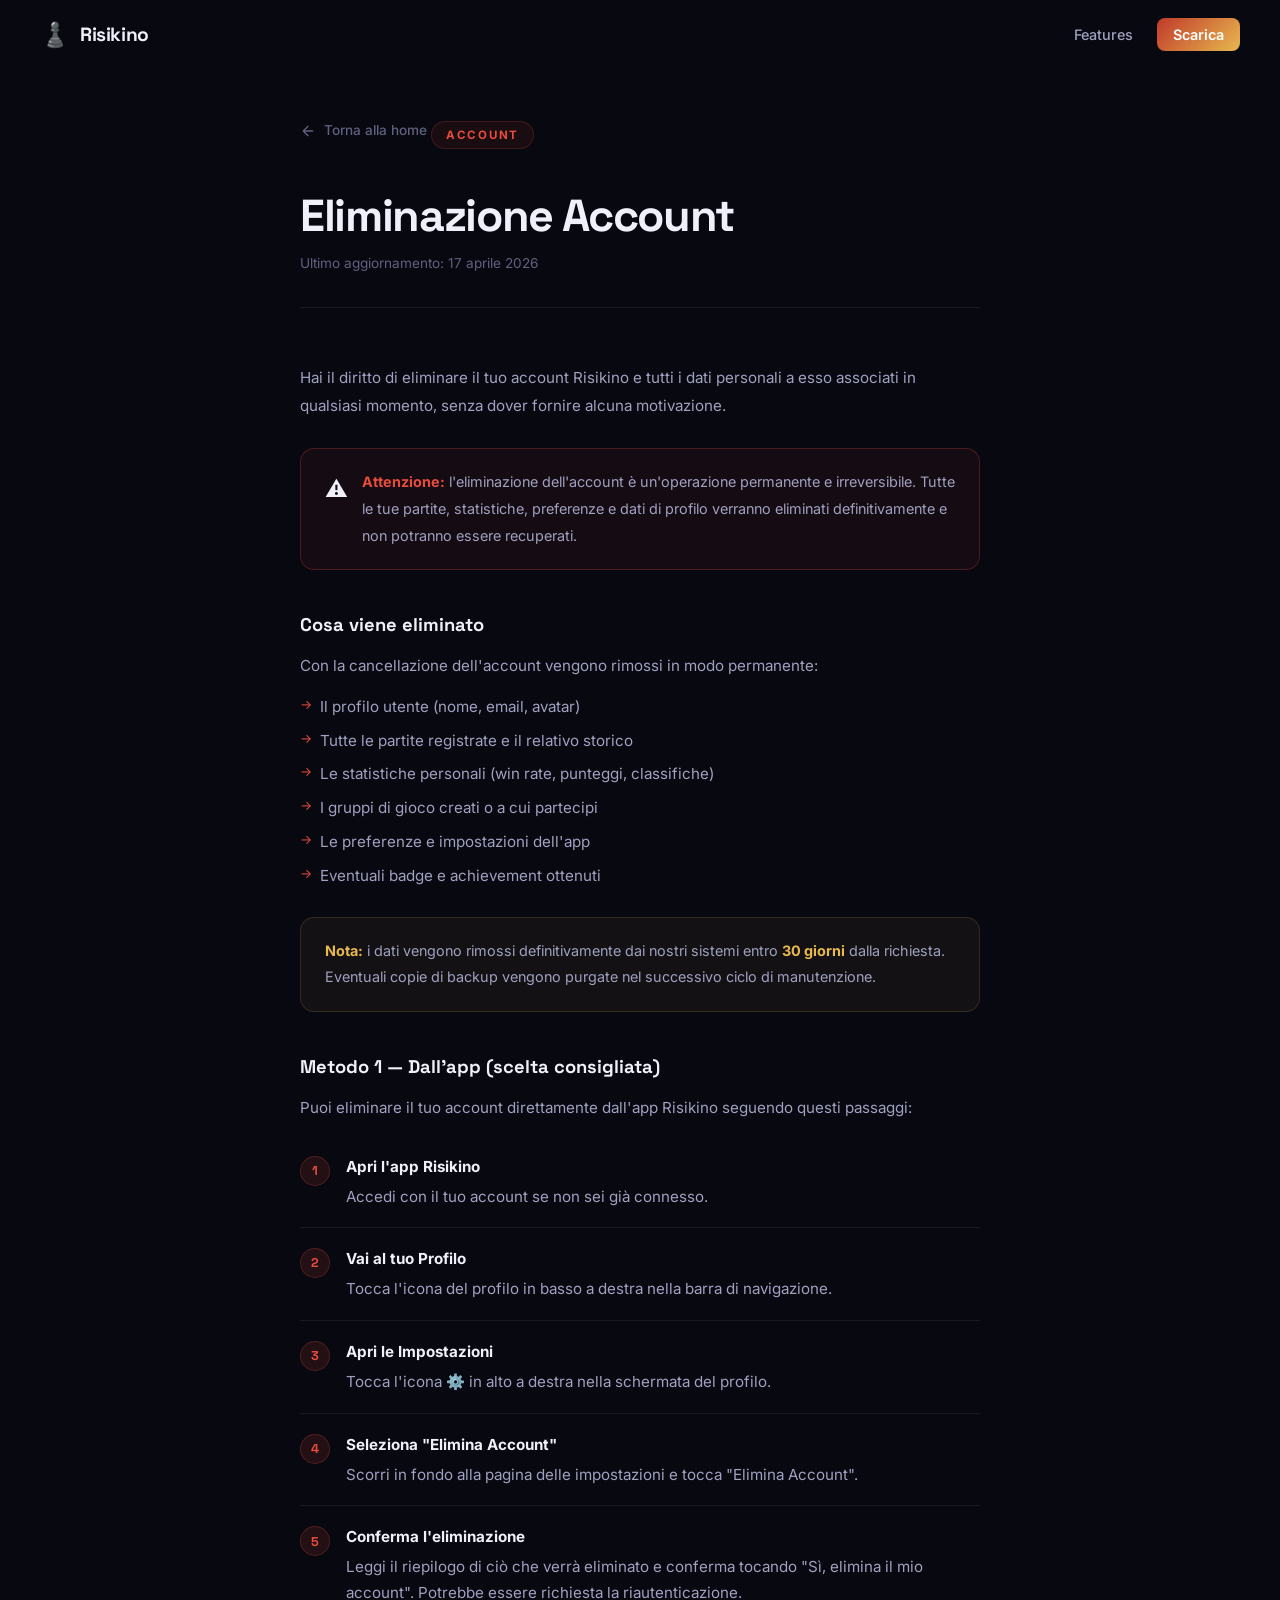
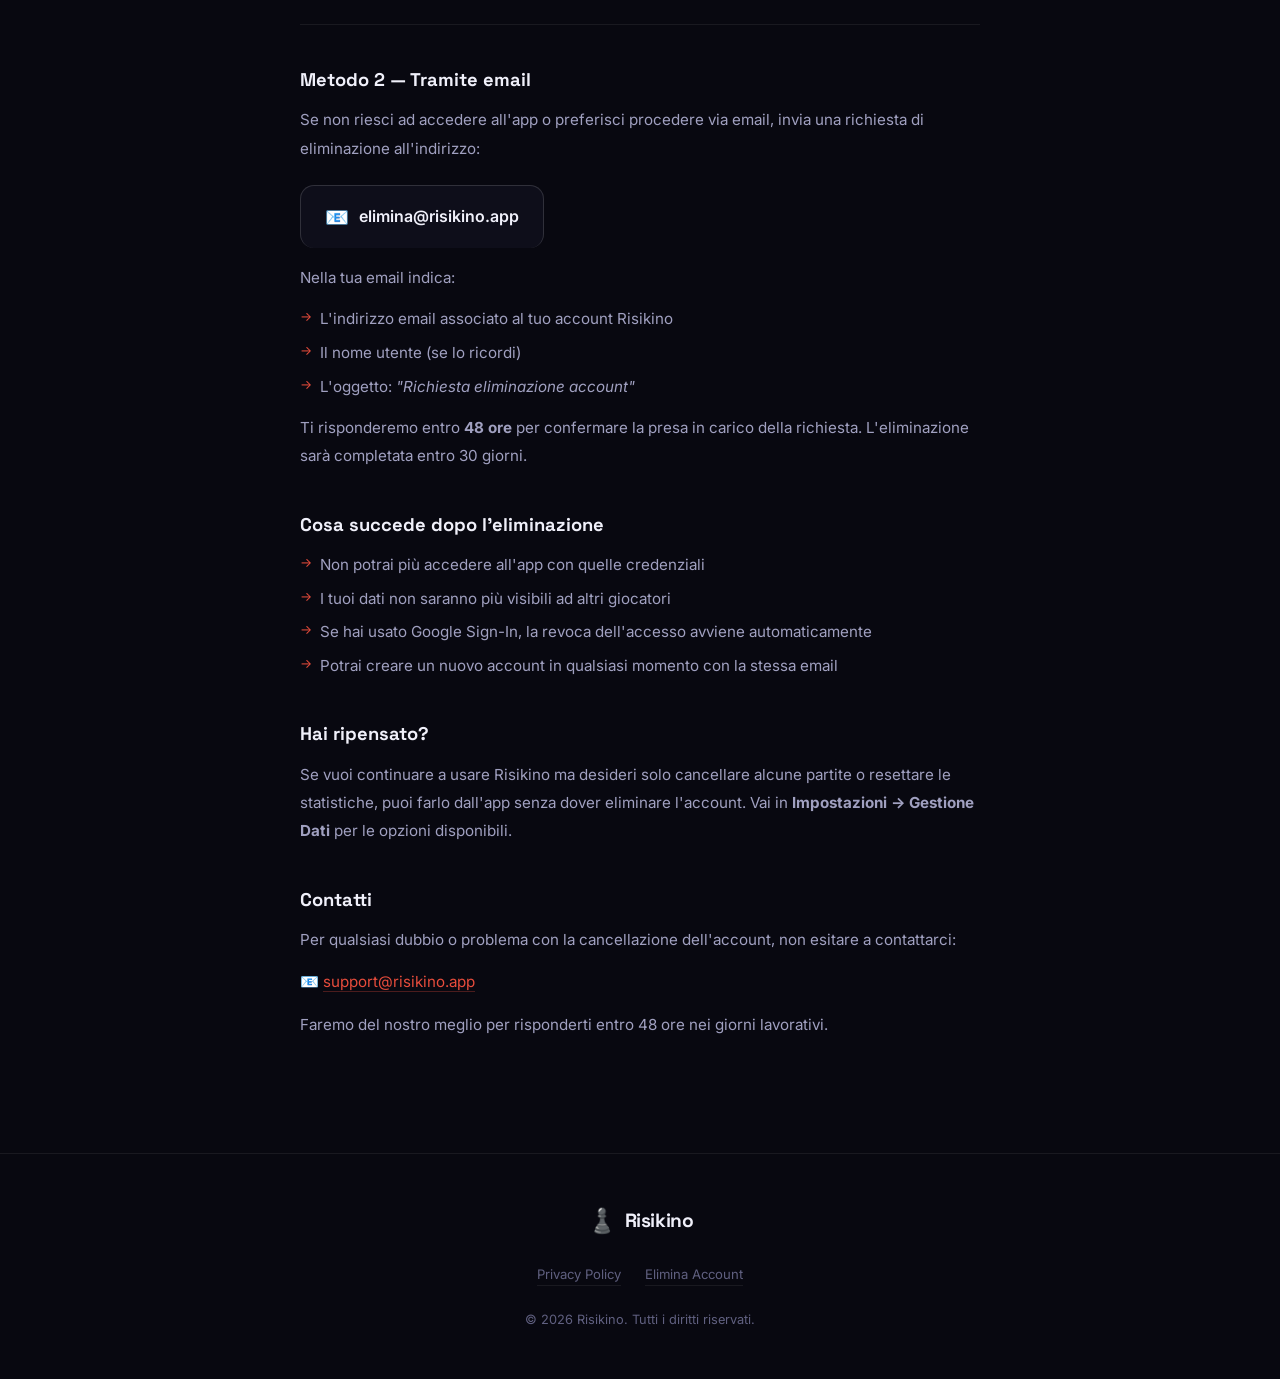
==== sito risikino/elimina-account.html @ 6991dd37 "Add files via upload" ====
<!DOCTYPE html>
<html lang="it">
<head>
  <meta charset="UTF-8" />
  <meta name="viewport" content="width=device-width, initial-scale=1.0" />
  <title>Elimina Account — Risikino</title>
  <meta name="description" content="Scopri come eliminare il tuo account Risikino e tutti i dati associati." />
  <link rel="preconnect" href="https://fonts.googleapis.com" />
  <link rel="preconnect" href="https://fonts.gstatic.com" crossorigin />
  <link href="https://fonts.googleapis.com/css2?family=Inter:wght@300;400;500;600;700;800;900&family=Space+Grotesk:wght@400;500;600;700&display=swap" rel="stylesheet" />
  <link rel="stylesheet" href="style.css" />
  <style>
    .legal-page {
      position: relative;
      z-index: 1;
      max-width: 760px;
      margin: 0 auto;
      padding: 120px 40px 100px;
    }
    .legal-back {
      display: inline-flex;
      align-items: center;
      gap: 8px;
      color: var(--fg-3);
      text-decoration: none;
      font-size: 0.85rem;
      font-weight: 500;
      margin-bottom: 48px;
      transition: color var(--transition);
    }
    .legal-back:hover { color: var(--fg); }
    .legal-back svg { width: 16px; height: 16px; }
    .legal-tag {
      display: inline-block;
      font-size: 0.72rem;
      font-weight: 700;
      letter-spacing: 0.15em;
      text-transform: uppercase;
      color: var(--red-2);
      background: rgba(231,76,60,0.08);
      border: 1px solid rgba(231,76,60,0.2);
      padding: 4px 14px;
      border-radius: 999px;
      margin-bottom: 16px;
    }
    .legal-title {
      font-family: var(--font-head);
      font-size: clamp(2rem, 4vw, 2.8rem);
      font-weight: 800;
      letter-spacing: -0.03em;
      line-height: 1.15;
      margin-bottom: 12px;
    }
    .legal-meta {
      font-size: 0.85rem;
      color: var(--fg-3);
      margin-bottom: 56px;
      padding-bottom: 32px;
      border-bottom: 1px solid var(--border);
    }
    .legal-body h2 {
      font-family: var(--font-head);
      font-size: 1.15rem;
      font-weight: 700;
      color: var(--fg);
      margin: 40px 0 12px;
    }
    .legal-body h2:first-child { margin-top: 0; }
    .legal-body p {
      font-size: 0.95rem;
      color: var(--fg-2);
      line-height: 1.85;
      margin-bottom: 14px;
    }
    .legal-body ul {
      list-style: none;
      margin: 0 0 14px;
      display: flex;
      flex-direction: column;
      gap: 8px;
    }
    .legal-body ul li {
      font-size: 0.95rem;
      color: var(--fg-2);
      line-height: 1.7;
      padding-left: 20px;
      position: relative;
    }
    .legal-body ul li::before {
      content: '→';
      position: absolute;
      left: 0;
      color: var(--red-2);
      font-size: 0.8rem;
    }
    .legal-body a {
      color: var(--red-2);
      text-decoration: none;
      border-bottom: 1px solid rgba(231,76,60,0.3);
      transition: border-color var(--transition);
    }
    .legal-body a:hover { border-color: var(--red-2); }

    /* Warning box */
    .warn-box {
      background: rgba(231,76,60,0.06);
      border: 1px solid rgba(231,76,60,0.25);
      border-radius: 14px;
      padding: 20px 24px;
      margin: 28px 0;
      display: flex;
      gap: 14px;
      align-items: flex-start;
    }
    .warn-icon { font-size: 1.4rem; flex-shrink: 0; margin-top: 2px; }
    .warn-box p { margin: 0; font-size: 0.9rem; color: var(--fg-2); }
    .warn-box strong { color: var(--red-2); }

    /* Info box */
    .info-box {
      background: rgba(232,185,79,0.05);
      border: 1px solid rgba(232,185,79,0.15);
      border-radius: 14px;
      padding: 20px 24px;
      margin: 28px 0;
    }
    .info-box p { margin: 0; font-size: 0.9rem; color: var(--fg-2); }
    .info-box strong { color: var(--gold); }

    /* Steps */
    .steps-list {
      list-style: none;
      margin: 0 0 24px;
      display: flex;
      flex-direction: column;
      gap: 0;
      counter-reset: step-counter;
    }
    .steps-list li {
      display: flex;
      gap: 16px;
      padding: 18px 0;
      border-bottom: 1px solid var(--border);
      font-size: 0.95rem;
      color: var(--fg-2);
      line-height: 1.7;
      counter-increment: step-counter;
      position: relative;
      padding-left: 0;
    }
    .steps-list li::before { display: none; }
    .step-num-circle {
      width: 30px;
      height: 30px;
      border-radius: 50%;
      background: rgba(231,76,60,0.12);
      border: 1px solid rgba(231,76,60,0.25);
      color: var(--red-2);
      font-family: var(--font-head);
      font-size: 0.8rem;
      font-weight: 800;
      display: flex;
      align-items: center;
      justify-content: center;
      flex-shrink: 0;
      margin-top: 2px;
    }
    .step-text strong { color: var(--fg); display: block; margin-bottom: 4px; }

    /* Email CTA */
    .email-cta {
      display: inline-flex;
      align-items: center;
      gap: 10px;
      background: var(--bg-2);
      border: 1px solid var(--border-h);
      border-radius: 14px;
      padding: 16px 24px;
      text-decoration: none !important;
      border-bottom: none !important;
      color: var(--fg) !important;
      font-weight: 600;
      font-size: 1rem;
      margin-top: 8px;
      transition: background var(--transition), border-color var(--transition), transform var(--transition);
    }
    .email-cta:hover {
      background: rgba(255,255,255,0.06);
      border-color: rgba(231,76,60,0.4);
      transform: translateY(-2px);
    }
    .email-cta-icon { font-size: 1.2rem; }

    @media (max-width: 640px) {
      .legal-page { padding: 90px 20px 80px; }
    }
  </style>
</head>
<body>

  <canvas id="bg-canvas"></canvas>

  <nav id="navbar">
    <div class="nav-inner">
      <a href="index.html" class="nav-logo">
        <span class="logo-icon">♟️</span>
        <span class="logo-text">Risikino</span>
      </a>
      <ul class="nav-links">
        <li><a href="index.html#features" class="nav-link">Features</a></li>
        <li><a href="index.html#download" class="nav-link nav-cta">Scarica</a></li>
      </ul>
    </div>
  </nav>

  <main class="legal-page">

    <a href="index.html" class="legal-back">
      <svg viewBox="0 0 24 24" fill="none"><path d="M19 12H5M12 5l-7 7 7 7" stroke="currentColor" stroke-width="2" stroke-linecap="round"/></svg>
      Torna alla home
    </a>

    <span class="legal-tag">Account</span>
    <h1 class="legal-title">Eliminazione Account</h1>
    <p class="legal-meta">Ultimo aggiornamento: 17 aprile 2026</p>

    <div class="legal-body">

      <p>Hai il diritto di eliminare il tuo account Risikino e tutti i dati personali a esso associati in qualsiasi momento, senza dover fornire alcuna motivazione.</p>

      <div class="warn-box">
        <span class="warn-icon">⚠️</span>
        <p><strong>Attenzione:</strong> l'eliminazione dell'account è un'operazione permanente e irreversibile. Tutte le tue partite, statistiche, preferenze e dati di profilo verranno eliminati definitivamente e non potranno essere recuperati.</p>
      </div>

      <h2>Cosa viene eliminato</h2>
      <p>Con la cancellazione dell'account vengono rimossi in modo permanente:</p>
      <ul>
        <li>Il profilo utente (nome, email, avatar)</li>
        <li>Tutte le partite registrate e il relativo storico</li>
        <li>Le statistiche personali (win rate, punteggi, classifiche)</li>
        <li>I gruppi di gioco creati o a cui partecipi</li>
        <li>Le preferenze e impostazioni dell'app</li>
        <li>Eventuali badge e achievement ottenuti</li>
      </ul>

      <div class="info-box">
        <p><strong>Nota:</strong> i dati vengono rimossi definitivamente dai nostri sistemi entro <strong>30 giorni</strong> dalla richiesta. Eventuali copie di backup vengono purgate nel successivo ciclo di manutenzione.</p>
      </div>

      <h2>Metodo 1 — Dall'app (scelta consigliata)</h2>
      <p>Puoi eliminare il tuo account direttamente dall'app Risikino seguendo questi passaggi:</p>
      <ol class="steps-list">
        <li>
          <span class="step-num-circle">1</span>
          <span class="step-text"><strong>Apri l'app Risikino</strong>Accedi con il tuo account se non sei già connesso.</span>
        </li>
        <li>
          <span class="step-num-circle">2</span>
          <span class="step-text"><strong>Vai al tuo Profilo</strong>Tocca l'icona del profilo in basso a destra nella barra di navigazione.</span>
        </li>
        <li>
          <span class="step-num-circle">3</span>
          <span class="step-text"><strong>Apri le Impostazioni</strong>Tocca l'icona ⚙️ in alto a destra nella schermata del profilo.</span>
        </li>
        <li>
          <span class="step-num-circle">4</span>
          <span class="step-text"><strong>Seleziona "Elimina Account"</strong>Scorri in fondo alla pagina delle impostazioni e tocca "Elimina Account".</span>
        </li>
        <li>
          <span class="step-num-circle">5</span>
          <span class="step-text"><strong>Conferma l'eliminazione</strong>Leggi il riepilogo di ciò che verrà eliminato e conferma tocando "Sì, elimina il mio account". Potrebbe essere richiesta la riautenticazione.</span>
        </li>
      </ol>

      <h2>Metodo 2 — Tramite email</h2>
      <p>Se non riesci ad accedere all'app o preferisci procedere via email, invia una richiesta di eliminazione all'indirizzo:</p>
      <a href="mailto:elimina@risikino.app?subject=Richiesta%20eliminazione%20account&body=Ciao%2C%0A%0AVorrei%20richiedere%20l'eliminazione%20del%20mio%20account%20Risikino%20e%20di%20tutti%20i%20dati%20associati.%0A%0AEmail%20account%3A%20[inserisci%20qui%20la%20tua%20email]%0A%0AGrazie." class="email-cta">
        <span class="email-cta-icon">📧</span>
        elimina@risikino.app
      </a>
      <p style="margin-top:16px;">Nella tua email indica:</p>
      <ul>
        <li>L'indirizzo email associato al tuo account Risikino</li>
        <li>Il nome utente (se lo ricordi)</li>
        <li>L'oggetto: <em>"Richiesta eliminazione account"</em></li>
      </ul>
      <p>Ti risponderemo entro <strong>48 ore</strong> per confermare la presa in carico della richiesta. L'eliminazione sarà completata entro 30 giorni.</p>

      <h2>Cosa succede dopo l'eliminazione</h2>
      <ul>
        <li>Non potrai più accedere all'app con quelle credenziali</li>
        <li>I tuoi dati non saranno più visibili ad altri giocatori</li>
        <li>Se hai usato Google Sign-In, la revoca dell'accesso avviene automaticamente</li>
        <li>Potrai creare un nuovo account in qualsiasi momento con la stessa email</li>
      </ul>

      <h2>Hai ripensato?</h2>
      <p>Se vuoi continuare a usare Risikino ma desideri solo cancellare alcune partite o resettare le statistiche, puoi farlo dall'app senza dover eliminare l'account. Vai in <strong>Impostazioni → Gestione Dati</strong> per le opzioni disponibili.</p>

      <h2>Contatti</h2>
      <p>Per qualsiasi dubbio o problema con la cancellazione dell'account, non esitare a contattarci:</p>
      <p>📧 <a href="mailto:support@risikino.app">support@risikino.app</a></p>
      <p>Faremo del nostro meglio per risponderti entro 48 ore nei giorni lavorativi.</p>

    </div>
  </main>

  <footer class="footer">
    <div class="footer-inner">
      <div class="footer-brand">
        <span class="logo-icon">♟️</span>
        <span class="logo-text">Risikino</span>
      </div>
      <div style="display:flex;gap:24px;margin-top:8px;">
        <a href="privacy.html" style="color:var(--fg-3);font-size:0.82rem;text-decoration:none;border-bottom:1px solid var(--border);">Privacy Policy</a>
        <a href="elimina-account.html" style="color:var(--fg-3);font-size:0.82rem;text-decoration:none;border-bottom:1px solid var(--border);">Elimina Account</a>
      </div>
      <p class="footer-copy" style="margin-top:12px;">© 2026 Risikino. Tutti i diritti riservati.</p>
    </div>
  </footer>

  <script src="main.js"></script>
</body>
</html>
---- sito risikino/style.css ----
/* ===========================
   RISIKINO — style.css
   Dark Premium Strategy Theme
   =========================== */

/* ---- RESET & ROOT ---- */
*, *::before, *::after { box-sizing: border-box; margin: 0; padding: 0; }

:root {
  --bg:         #080810;
  --bg-2:       #0e0e1a;
  --bg-3:       #13131f;
  --border:     rgba(255,255,255,0.07);
  --border-h:   rgba(255,255,255,0.14);

  --red:        #c0392b;
  --red-2:      #e74c3c;
  --gold:       #e8b94f;
  --gold-2:     #f5d06b;

  --fg:         #f0f0fa;
  --fg-2:       #a0a0c0;
  --fg-3:       #606080;

  --grad: linear-gradient(135deg, var(--red) 0%, var(--gold) 100%);

  --radius:     16px;
  --radius-lg:  24px;
  --transition: 0.35s cubic-bezier(0.4,0,0.2,1);
  --font-sans:  'Inter', sans-serif;
  --font-head:  'Space Grotesk', sans-serif;
}

html { scroll-behavior: smooth; }

body {
  font-family: var(--font-sans);
  background: var(--bg);
  color: var(--fg);
  overflow-x: hidden;
  line-height: 1.6;
}

/* ---- CANVAS ---- */
#bg-canvas {
  position: fixed;
  inset: 0;
  z-index: 0;
  pointer-events: none;
  opacity: 0.4;
}

/* ---- NAV ---- */
#navbar {
  position: fixed;
  top: 0; left: 0; right: 0;
  z-index: 100;
  padding: 0 24px;
  transition: background var(--transition), backdrop-filter var(--transition), box-shadow var(--transition);
}
#navbar.scrolled {
  background: rgba(8,8,16,0.85);
  backdrop-filter: blur(20px);
  box-shadow: 0 1px 0 var(--border);
}
.nav-inner {
  max-width: 1200px;
  margin: 0 auto;
  height: 70px;
  display: flex;
  align-items: center;
  justify-content: space-between;
}
.nav-logo {
  display: flex;
  align-items: center;
  gap: 10px;
  text-decoration: none;
}
.logo-icon { font-size: 1.5rem; }
.logo-text {
  font-family: var(--font-head);
  font-weight: 700;
  font-size: 1.2rem;
  color: var(--fg);
  letter-spacing: -0.02em;
}
.nav-links {
  display: flex;
  gap: 8px;
  list-style: none;
}
.nav-link {
  color: var(--fg-2);
  text-decoration: none;
  font-size: 0.9rem;
  font-weight: 500;
  padding: 8px 16px;
  border-radius: 8px;
  transition: color var(--transition), background var(--transition);
}
.nav-link:hover { color: var(--fg); background: rgba(255,255,255,0.05); }
.nav-cta {
  background: var(--grad);
  color: white !important;
  font-weight: 600;
}
.nav-cta:hover { opacity: 0.9; transform: translateY(-1px); }

.hamburger {
  display: none;
  flex-direction: column;
  gap: 5px;
  background: none;
  border: none;
  cursor: pointer;
  padding: 6px;
}
.hamburger span {
  display: block;
  width: 24px;
  height: 2px;
  background: var(--fg);
  border-radius: 2px;
  transition: var(--transition);
}
.hamburger.open span:nth-child(1) { transform: rotate(45deg) translate(5px, 5px); }
.hamburger.open span:nth-child(2) { opacity: 0; }
.hamburger.open span:nth-child(3) { transform: rotate(-45deg) translate(5px, -5px); }

.mobile-menu {
  display: none;
  flex-direction: column;
  padding: 12px 0 20px;
  background: rgba(8,8,16,0.95);
  backdrop-filter: blur(20px);
  border-top: 1px solid var(--border);
}
.mobile-menu.open { display: flex; }
.mobile-link {
  color: var(--fg-2);
  text-decoration: none;
  padding: 14px 20px;
  font-weight: 500;
  font-size: 1rem;
  border-bottom: 1px solid var(--border);
  transition: color var(--transition);
}
.mobile-link:hover { color: var(--fg); }
.mobile-cta {
  margin: 16px 20px 0;
  background: var(--grad);
  color: white !important;
  border-radius: 10px;
  text-align: center;
  font-weight: 700;
  border: none;
}

/* ---- UTILITIES ---- */
.gradient-text {
  background: var(--grad);
  -webkit-background-clip: text;
  -webkit-text-fill-color: transparent;
  background-clip: text;
}
.section-tag {
  display: inline-block;
  font-size: 0.75rem;
  font-weight: 700;
  letter-spacing: 0.15em;
  text-transform: uppercase;
  color: var(--gold);
  background: rgba(232,185,79,0.1);
  border: 1px solid rgba(232,185,79,0.2);
  padding: 5px 14px;
  border-radius: 999px;
  margin-bottom: 20px;
}
.section-title {
  font-family: var(--font-head);
  font-size: clamp(2rem, 4vw, 3rem);
  font-weight: 700;
  line-height: 1.15;
  letter-spacing: -0.03em;
  margin-bottom: 16px;
}
.section-sub {
  color: var(--fg-2);
  font-size: 1.05rem;
  max-width: 560px;
  line-height: 1.7;
}

/* ---- REVEAL ANIMATION ---- */
.reveal {
  opacity: 0;
  transform: translateY(32px);
  transition: opacity 0.7s ease, transform 0.7s ease;
}
.reveal.in-view {
  opacity: 1;
  transform: translateY(0);
}

/* ---- HERO ---- */
.hero {
  position: relative;
  min-height: 100vh;
  display: grid;
  grid-template-columns: 1fr 1fr;
  align-items: center;
  gap: 60px;
  max-width: 1200px;
  margin: 0 auto;
  padding: 120px 40px 80px;
  z-index: 1;
}
.hero-badge {
  display: inline-flex;
  align-items: center;
  gap: 8px;
  background: rgba(192,57,43,0.12);
  border: 1px solid rgba(192,57,43,0.3);
  border-radius: 999px;
  padding: 6px 16px;
  font-size: 0.8rem;
  font-weight: 600;
  color: var(--red-2);
  margin-bottom: 24px;
}
.badge-dot {
  width: 7px; height: 7px;
  border-radius: 50%;
  background: var(--red-2);
  animation: pulse 1.8s ease-in-out infinite;
}
@keyframes pulse {
  0%,100% { box-shadow: 0 0 0 0 rgba(231,76,60,0.5); }
  50%      { box-shadow: 0 0 0 6px rgba(231,76,60,0); }
}
.hero-title {
  font-family: var(--font-head);
  font-size: clamp(2.8rem, 5vw, 4.5rem);
  font-weight: 900;
  line-height: 1.05;
  letter-spacing: -0.04em;
  margin-bottom: 20px;
}
.hero-sub {
  color: var(--fg-2);
  font-size: 1.1rem;
  line-height: 1.75;
  margin-bottom: 36px;
  max-width: 500px;
}
.hero-actions {
  display: flex;
  gap: 16px;
  flex-wrap: wrap;
  margin-bottom: 52px;
}
.btn-primary {
  display: inline-flex;
  align-items: center;
  gap: 10px;
  background: var(--grad);
  color: white;
  font-weight: 700;
  font-size: 1rem;
  padding: 15px 30px;
  border-radius: 14px;
  text-decoration: none;
  transition: transform var(--transition), box-shadow var(--transition);
  box-shadow: 0 0 30px rgba(192,57,43,0.35);
}
.btn-primary:hover {
  transform: translateY(-3px);
  box-shadow: 0 0 50px rgba(192,57,43,0.5), 0 8px 30px rgba(0,0,0,0.3);
}
.btn-icon { width: 20px; height: 20px; }
.btn-secondary {
  display: inline-flex;
  align-items: center;
  gap: 10px;
  color: var(--fg-2);
  font-weight: 600;
  font-size: 1rem;
  padding: 15px 24px;
  border-radius: 14px;
  border: 1px solid var(--border);
  text-decoration: none;
  background: rgba(255,255,255,0.03);
  transition: color var(--transition), border-color var(--transition), background var(--transition), transform var(--transition);
}
.btn-secondary:hover {
  color: var(--fg);
  border-color: var(--border-h);
  background: rgba(255,255,255,0.06);
  transform: translateY(-2px);
}
.btn-arrow { width: 18px; height: 18px; transition: transform var(--transition); }
.btn-secondary:hover .btn-arrow { transform: translateX(4px); }

.hero-stats {
  display: flex;
  align-items: center;
  gap: 0;
}
.hero-stat {
  display: flex;
  flex-direction: column;
  padding: 0 28px;
}
.hero-stat:first-child { padding-left: 0; }
.stat-num {
  font-family: var(--font-head);
  font-size: 2rem;
  font-weight: 800;
  background: var(--grad);
  -webkit-background-clip: text;
  -webkit-text-fill-color: transparent;
  background-clip: text;
  line-height: 1;
}
.stat-label {
  font-size: 0.75rem;
  color: var(--fg-3);
  font-weight: 500;
  margin-top: 4px;
}
.hero-stat-divider {
  width: 1px;
  height: 36px;
  background: var(--border);
  flex-shrink: 0;
}

/* ---- PHONE ---- */
.hero-visual { display: flex; justify-content: center; align-items: center; }
.phone-container {
  position: relative;
  width: 280px;
  margin: 0 auto;
}
.phone-glow {
  position: absolute;
  top: 50%; left: 50%;
  transform: translate(-50%, -50%);
  width: 300px; height: 500px;
  background: radial-gradient(ellipse, rgba(192,57,43,0.3) 0%, transparent 70%);
  pointer-events: none;
  animation: glowPulse 3s ease-in-out infinite;
}
@keyframes glowPulse {
  0%,100% { transform: translate(-50%,-50%) scale(1); opacity:0.6; }
  50%      { transform: translate(-50%,-50%) scale(1.15); opacity:1; }
}
.phone-frame {
  background: #0f0f1a;
  border-radius: 44px;
  border: 2px solid rgba(255,255,255,0.1);
  padding: 14px;
  box-shadow: 0 40px 80px rgba(0,0,0,0.6), 0 0 0 1px rgba(255,255,255,0.04), inset 0 1px 0 rgba(255,255,255,0.08);
  position: relative;
}
.phone-frame::before {
  content: '';
  position: absolute;
  top: 14px; left: 50%;
  transform: translateX(-50%);
  width: 90px; height: 6px;
  background: rgba(255,255,255,0.08);
  border-radius: 999px;
}
.phone-screen {
  background: #12121e;
  border-radius: 32px;
  overflow: hidden;
  height: 540px;
  padding: 20px 14px 14px;
}
.app-ui { display: flex; flex-direction: column; gap: 10px; }
.app-header { margin-bottom: 4px; }
.app-title { display: block; font-family: var(--font-head); font-weight: 700; font-size: 1rem; color: var(--fg); }
.app-subtitle { font-size: 0.7rem; color: var(--fg-3); }
.app-subtitle em { color: var(--gold); font-style: normal; }

.app-card {
  background: rgba(255,255,255,0.04);
  border: 1px solid rgba(255,255,255,0.06);
  border-radius: 14px;
  padding: 12px;
}

/* Win rate card */
.win-rate-card { display: flex; gap: 10px; align-items: center; }
.wr-left { display: flex; align-items: center; gap: 8px; flex: 1; }
.wr-avatar { font-size: 1.4rem; }
.wr-label { font-size: 0.55rem; letter-spacing: 0.08em; color: var(--gold); font-weight: 700; text-transform: uppercase; }
.wr-value { font-size: 1.1rem; font-weight: 800; font-family: var(--font-head); color: var(--fg); }
.wr-name { font-size: 0.55rem; color: var(--fg-3); letter-spacing: 0.05em; margin-top: 2px; }
.wr-right { text-align: right; min-width: 60px; }
.wr-terr { font-family: var(--font-head); font-size: 1.1rem; font-weight: 800; color: var(--fg); }
.wr-terr span { font-size: 0.7rem; color: var(--fg-3); }
.wr-bar { height: 4px; background: rgba(255,255,255,0.08); border-radius: 2px; margin-top: 6px; overflow: hidden; }
.wr-fill { height: 100%; background: var(--grad); border-radius: 2px; animation: barGrow 1.5s ease forwards; transform-origin: left; }
@keyframes barGrow {
  from { width: 0 !important; }
}

/* Bar chart */
.chart-card { }
.chart-label { font-size: 0.65rem; font-weight: 700; color: var(--fg-2); margin-bottom: 10px; }
.bar-chart {
  display: flex;
  align-items: flex-end;
  gap: 6px;
  height: 60px;
}
.bar-group {
  flex: 1;
  display: flex;
  flex-direction: column;
  align-items: center;
  gap: 4px;
  height: 100%;
  justify-content: flex-end;
}
.bar {
  width: 100%;
  height: var(--h);
  background: var(--c);
  border-radius: 3px 3px 0 0;
  animation: barUp 1s ease forwards;
  transform-origin: bottom;
}
@keyframes barUp {
  from { transform: scaleY(0); }
}
.bar-group span { font-size: 0.5rem; color: var(--fg-3); }

/* Leaderboard */
.leaderboard-card { }
.lb-title { font-size: 0.65rem; font-weight: 700; color: var(--fg-2); margin-bottom: 8px; }
.lb-row {
  display: flex;
  align-items: center;
  gap: 8px;
  padding: 5px 0;
  border-bottom: 1px solid rgba(255,255,255,0.04);
}
.lb-pos { font-size: 0.65rem; color: var(--fg-3); width: 14px; }
.lb-name { font-size: 0.7rem; color: var(--fg); flex: 1; font-weight: 600; }
.lb-pts { font-size: 0.65rem; color: var(--gold); font-weight: 700; }
.lb-gold .lb-pos { color: var(--gold); }
.lb-you .lb-name { color: var(--red-2); }

/* Floating badges */
.float-badge {
  position: absolute;
  display: flex;
  align-items: center;
  gap: 10px;
  background: rgba(14,14,26,0.9);
  backdrop-filter: blur(12px);
  border: 1px solid var(--border-h);
  border-radius: 14px;
  padding: 10px 14px;
  white-space: nowrap;
  box-shadow: 0 8px 32px rgba(0,0,0,0.4);
}
.fb-icon { font-size: 1.3rem; }
.fb-title { font-size: 0.75rem; font-weight: 700; color: var(--fg); }
.fb-sub { font-size: 0.65rem; color: var(--fg-3); margin-top: 1px; }
.badge-1 { left: -110px; top: 80px; }
.badge-2 { right: -120px; top: 160px; }
.badge-3 { left: -100px; bottom: 100px; }

@keyframes floatAnim {
  0%,100% { transform: translateY(0); }
  50%      { transform: translateY(-8px); }
}
@keyframes floatAnimSlow {
  0%,100% { transform: translateY(0); }
  50%      { transform: translateY(-12px); }
}
@keyframes floatAnimMed {
  0%,100% { transform: translateY(0); }
  50%      { transform: translateY(-6px); }
}
.float-anim      { animation: floatAnim 3s ease-in-out infinite; }
.float-anim-slow { animation: floatAnimSlow 4s ease-in-out infinite 0.5s; }
.float-anim-med  { animation: floatAnimMed 3.5s ease-in-out infinite 1s; }

/* Scroll hint */
.hero-scroll-hint {
  position: absolute;
  bottom: 36px;
  left: 50%;
  transform: translateX(-50%);
  display: flex;
  flex-direction: column;
  align-items: center;
  gap: 8px;
  font-size: 0.7rem;
  color: var(--fg-3);
  letter-spacing: 0.1em;
  text-transform: uppercase;
  animation: fadeIn 2s 1s ease both;
}
.scroll-arrow {
  width: 20px; height: 28px;
  border: 2px solid var(--fg-3);
  border-radius: 10px;
  position: relative;
}
.scroll-arrow::before {
  content: '';
  position: absolute;
  top: 5px; left: 50%;
  transform: translateX(-50%);
  width: 3px; height: 6px;
  background: var(--fg-3);
  border-radius: 2px;
  animation: scrollDot 1.5s ease-in-out infinite;
}
@keyframes scrollDot {
  0%   { transform: translateX(-50%) translateY(0); opacity: 1; }
  100% { transform: translateX(-50%) translateY(10px); opacity: 0; }
}
@keyframes fadeIn {
  from { opacity: 0; } to { opacity: 1; }
}

/* ---- FEATURES ---- */
.features {
  position: relative;
  z-index: 1;
  padding: 120px 40px;
  max-width: 1200px;
  margin: 0 auto;
}
.section-header {
  text-align: center;
  margin-bottom: 64px;
}
.section-header .section-sub { margin: 0 auto; }

.features-grid {
  display: grid;
  grid-template-columns: repeat(3, 1fr);
  gap: 20px;
}
.feature-card {
  background: var(--bg-2);
  border: 1px solid var(--border);
  border-radius: var(--radius-lg);
  padding: 32px 28px;
  position: relative;
  overflow: hidden;
  transition: border-color var(--transition), transform var(--transition), box-shadow var(--transition);
  cursor: default;
}
.feature-card:hover {
  border-color: var(--border-h);
  transform: translateY(-6px);
  box-shadow: 0 20px 60px rgba(0,0,0,0.3);
}
.feature-card:hover .feat-glow {
  opacity: 1;
}
.feat-glow {
  position: absolute;
  inset: 0;
  background: radial-gradient(circle at 30% 30%, rgba(192,57,43,0.08), transparent 70%);
  opacity: 0;
  transition: opacity var(--transition);
  pointer-events: none;
}
.feat-icon-wrap {
  width: 52px; height: 52px;
  background: rgba(192,57,43,0.12);
  border: 1px solid rgba(192,57,43,0.2);
  border-radius: 14px;
  display: flex;
  align-items: center;
  justify-content: center;
  margin-bottom: 20px;
  transition: background var(--transition);
}
.feature-card:hover .feat-icon-wrap {
  background: rgba(192,57,43,0.2);
}
.feat-icon { font-size: 1.5rem; }
.feature-card h3 {
  font-family: var(--font-head);
  font-size: 1.05rem;
  font-weight: 700;
  margin-bottom: 10px;
  color: var(--fg);
}
.feature-card p { font-size: 0.9rem; color: var(--fg-2); line-height: 1.7; }

/* staggered reveal */
#feat-1 { transition-delay: 0s; }
#feat-2 { transition-delay: 0.08s; }
#feat-3 { transition-delay: 0.16s; }
#feat-4 { transition-delay: 0.24s; }
#feat-5 { transition-delay: 0.32s; }
#feat-6 { transition-delay: 0.40s; }

/* ---- STATS SECTION ---- */
.stats-section {
  position: relative;
  z-index: 1;
  background: var(--bg-2);
  border-top: 1px solid var(--border);
  border-bottom: 1px solid var(--border);
  padding: 120px 40px;
}
.stats-inner {
  max-width: 1200px;
  margin: 0 auto;
  display: grid;
  grid-template-columns: 1fr 1fr;
  gap: 80px;
  align-items: center;
}
.stats-list { list-style: none; margin-top: 36px; display: flex; flex-direction: column; gap: 24px; }
.stats-item {
  display: flex;
  align-items: flex-start;
  gap: 16px;
  font-size: 0.95rem;
  color: var(--fg-2);
}
.stats-item strong { color: var(--fg); display: block; margin-bottom: 4px; }
.si-icon {
  font-size: 1.3rem;
  background: rgba(232,185,79,0.1);
  border: 1px solid rgba(232,185,79,0.15);
  border-radius: 10px;
  width: 44px; height: 44px;
  display: flex; align-items: center; justify-content: center;
  flex-shrink: 0;
}
.stats-item:nth-child(1) { transition-delay: 0.1s; }
.stats-item:nth-child(2) { transition-delay: 0.2s; }
.stats-item:nth-child(3) { transition-delay: 0.3s; }

/* Donut chart card */
.stats-card-stack { position: relative; width: 360px; height: 400px; margin: 0 auto; }
.sc {
  position: absolute;
  border-radius: var(--radius-lg);
  background: var(--bg-3);
  border: 1px solid var(--border);
}
.sc-back  { inset: 24px 0 -24px; opacity: 0.4; }
.sc-mid   { inset: 12px 8px -12px; opacity: 0.7; }
.sc-front {
  inset: 0;
  padding: 24px;
  display: flex;
  flex-direction: column;
  gap: 16px;
  overflow: hidden;
  box-shadow: 0 20px 60px rgba(0,0,0,0.4);
}
.scard-header { }
.scard-title { font-family: var(--font-head); font-size: 0.95rem; font-weight: 700; color: var(--fg); }

.donut-wrap { display: flex; align-items: center; gap: 20px; flex: 1; }
.donut-svg { width: 130px; height: 130px; flex-shrink: 0; }
.donut-track { fill: none; stroke: rgba(255,255,255,0.05); stroke-width: 20; }
.donut-seg {
  fill: none;
  stroke-width: 20;
  stroke-linecap: butt;
  transform-origin: center;
  transform: rotate(-90deg);
  animation: donutDraw 1.5s ease forwards;
}
@keyframes donutDraw {
  from { stroke-dasharray: 0 302; }
}
.seg-eu { stroke: #c0392b; }
.seg-as { stroke: #e67e22; }
.seg-af { stroke: #f1c40f; }
.seg-am { stroke: #27ae60; }
.seg-oc { stroke: #2980b9; }
.donut-center-label { text-anchor: middle; fill: var(--fg); font-size: 14px; font-weight: 800; font-family: 'Space Grotesk', sans-serif; }
.donut-center-sub   { text-anchor: middle; fill: var(--fg-3); font-size: 7px; }

.donut-legend { display: flex; flex-direction: column; gap: 6px; }
.dl-item { display: flex; align-items: center; gap: 8px; font-size: 0.72rem; color: var(--fg-2); }
.dl-dot { width: 8px; height: 8px; border-radius: 2px; flex-shrink: 0; }

.scard-mini-stats {
  display: flex;
  justify-content: space-between;
  background: rgba(255,255,255,0.03);
  border-radius: 12px;
  padding: 12px 16px;
  border: 1px solid var(--border);
}
.ms-item { display: flex; flex-direction: column; align-items: center; gap: 2px; }
.ms-val { font-family: var(--font-head); font-size: 1.2rem; font-weight: 800; background: var(--grad); -webkit-background-clip: text; -webkit-text-fill-color: transparent; background-clip: text; }
.ms-lbl { font-size: 0.65rem; color: var(--fg-3); }

/* ---- HOW IT WORKS ---- */
.how-section {
  position: relative;
  z-index: 1;
  padding: 120px 40px;
  max-width: 1200px;
  margin: 0 auto;
}
.steps-container {
  display: grid;
  grid-template-columns: repeat(3, 1fr);
  gap: 0;
  margin-top: 64px;
  position: relative;
}
.step {
  display: flex;
  flex-direction: column;
  align-items: center;
  text-align: center;
  padding: 0 32px;
  position: relative;
}
.step-line {
  position: absolute;
  top: 32px;
  right: -50%;
  width: 100%;
  height: 2px;
  background: linear-gradient(to right, rgba(192,57,43,0.5), rgba(232,185,79,0.2));
  z-index: 0;
}
.step-num {
  font-family: var(--font-head);
  font-size: 0.75rem;
  font-weight: 700;
  letter-spacing: 0.15em;
  color: var(--fg-3);
  margin-bottom: 20px;
}
.step-content {
  position: relative;
  z-index: 1;
}
.step-icon {
  font-size: 2.5rem;
  width: 64px; height: 64px;
  display: flex; align-items: center; justify-content: center;
  background: var(--bg-2);
  border: 1px solid var(--border);
  border-radius: 20px;
  margin: 0 auto 20px;
  transition: border-color var(--transition), box-shadow var(--transition), transform var(--transition);
}
.step:hover .step-icon {
  border-color: rgba(192,57,43,0.4);
  box-shadow: 0 0 30px rgba(192,57,43,0.2);
  transform: translateY(-4px);
}
.step h3 {
  font-family: var(--font-head);
  font-size: 1.1rem;
  font-weight: 700;
  margin-bottom: 12px;
  color: var(--fg);
}
.step p { font-size: 0.9rem; color: var(--fg-2); line-height: 1.7; }

#step-1 { transition-delay: 0s; }
#step-2 { transition-delay: 0.12s; }
#step-3 { transition-delay: 0.24s; }

/* ---- DOWNLOAD ---- */
.download-section {
  position: relative;
  z-index: 1;
  overflow: hidden;
  padding: 140px 40px;
  text-align: center;
}
.download-bg-orb {
  position: absolute;
  border-radius: 50%;
  filter: blur(80px);
  pointer-events: none;
}
.orb-1 {
  width: 500px; height: 500px;
  background: rgba(192,57,43,0.15);
  top: -100px; left: -100px;
  animation: orbFloat1 8s ease-in-out infinite;
}
.orb-2 {
  width: 400px; height: 400px;
  background: rgba(232,185,79,0.1);
  bottom: -100px; right: -100px;
  animation: orbFloat2 10s ease-in-out infinite 1s;
}
@keyframes orbFloat1 {
  0%,100% { transform: translate(0,0); }
  50%      { transform: translate(30px,20px); }
}
@keyframes orbFloat2 {
  0%,100% { transform: translate(0,0); }
  50%      { transform: translate(-20px,30px); }
}
.download-content { position: relative; z-index: 1; max-width: 700px; margin: 0 auto; }
.download-content .section-sub { margin: 0 auto 48px; }
.download-buttons {
  display: flex;
  gap: 16px;
  justify-content: center;
  flex-wrap: wrap;
}
.store-btn {
  display: inline-flex;
  align-items: center;
  gap: 14px;
  background: rgba(255,255,255,0.05);
  border: 1px solid var(--border-h);
  border-radius: 16px;
  padding: 16px 28px;
  text-decoration: none;
  color: var(--fg);
  transition: background var(--transition), border-color var(--transition), transform var(--transition), box-shadow var(--transition);
  min-width: 190px;
}
.store-btn:hover {
  background: rgba(255,255,255,0.1);
  border-color: rgba(255,255,255,0.2);
  transform: translateY(-4px);
  box-shadow: 0 16px 40px rgba(0,0,0,0.4);
}
.store-icon { width: 28px; height: 28px; color: var(--fg); }
.store-text { display: flex; flex-direction: column; text-align: left; }
.store-top { font-size: 0.7rem; color: var(--fg-3); }
.store-name { font-family: var(--font-head); font-size: 1.05rem; font-weight: 700; }

/* ---- FOOTER ---- */
.footer {
  position: relative;
  z-index: 1;
  border-top: 1px solid var(--border);
  padding: 48px 40px;
}
.footer-inner {
  max-width: 1200px;
  margin: 0 auto;
  display: flex;
  flex-direction: column;
  align-items: center;
  gap: 12px;
  text-align: center;
}
.footer-brand {
  display: flex;
  align-items: center;
  gap: 8px;
  margin-bottom: 4px;
}
.footer-tagline { color: var(--fg-2); font-size: 0.9rem; }
.footer-links {
  display: flex;
  align-items: center;
  gap: 12px;
  margin-top: 4px;
}
.footer-link {
  color: var(--fg-3);
  font-size: 0.82rem;
  text-decoration: none;
  transition: color var(--transition);
}
.footer-link:hover { color: var(--fg); }
.footer-link-sep { color: var(--fg-3); font-size: 0.7rem; }
.footer-copy { color: var(--fg-3); font-size: 0.8rem; }

/* ---- RESPONSIVE ---- */
@media (max-width: 1024px) {
  .hero {
    grid-template-columns: 1fr;
    text-align: center;
    padding: 100px 32px 80px;
  }
  .hero-content { order: 2; }
  .hero-visual { order: 1; }
  .hero-sub, .section-sub { margin-left: auto; margin-right: auto; }
  .hero-actions { justify-content: center; }
  .hero-stats { justify-content: center; }
  .features-grid { grid-template-columns: repeat(2, 1fr); }
  .badge-1, .badge-2, .badge-3 { display: none; }
  .stats-inner { grid-template-columns: 1fr; }
  .stats-card-stack { width: 100%; max-width: 360px; }
  .steps-container { grid-template-columns: 1fr; gap: 40px; }
  .step-line { display: none; }
}
@media (max-width: 640px) {
  .hero { padding: 90px 20px 60px; }
  .features { padding: 80px 20px; }
  .features-grid { grid-template-columns: 1fr; }
  .stats-section { padding: 80px 20px; }
  .how-section { padding: 80px 20px; }
  .download-section { padding: 80px 20px; }
  .nav-links { display: none; }
  .hamburger { display: flex; }
  .phone-container { width: 240px; }
  .phone-screen { height: 460px; }
}
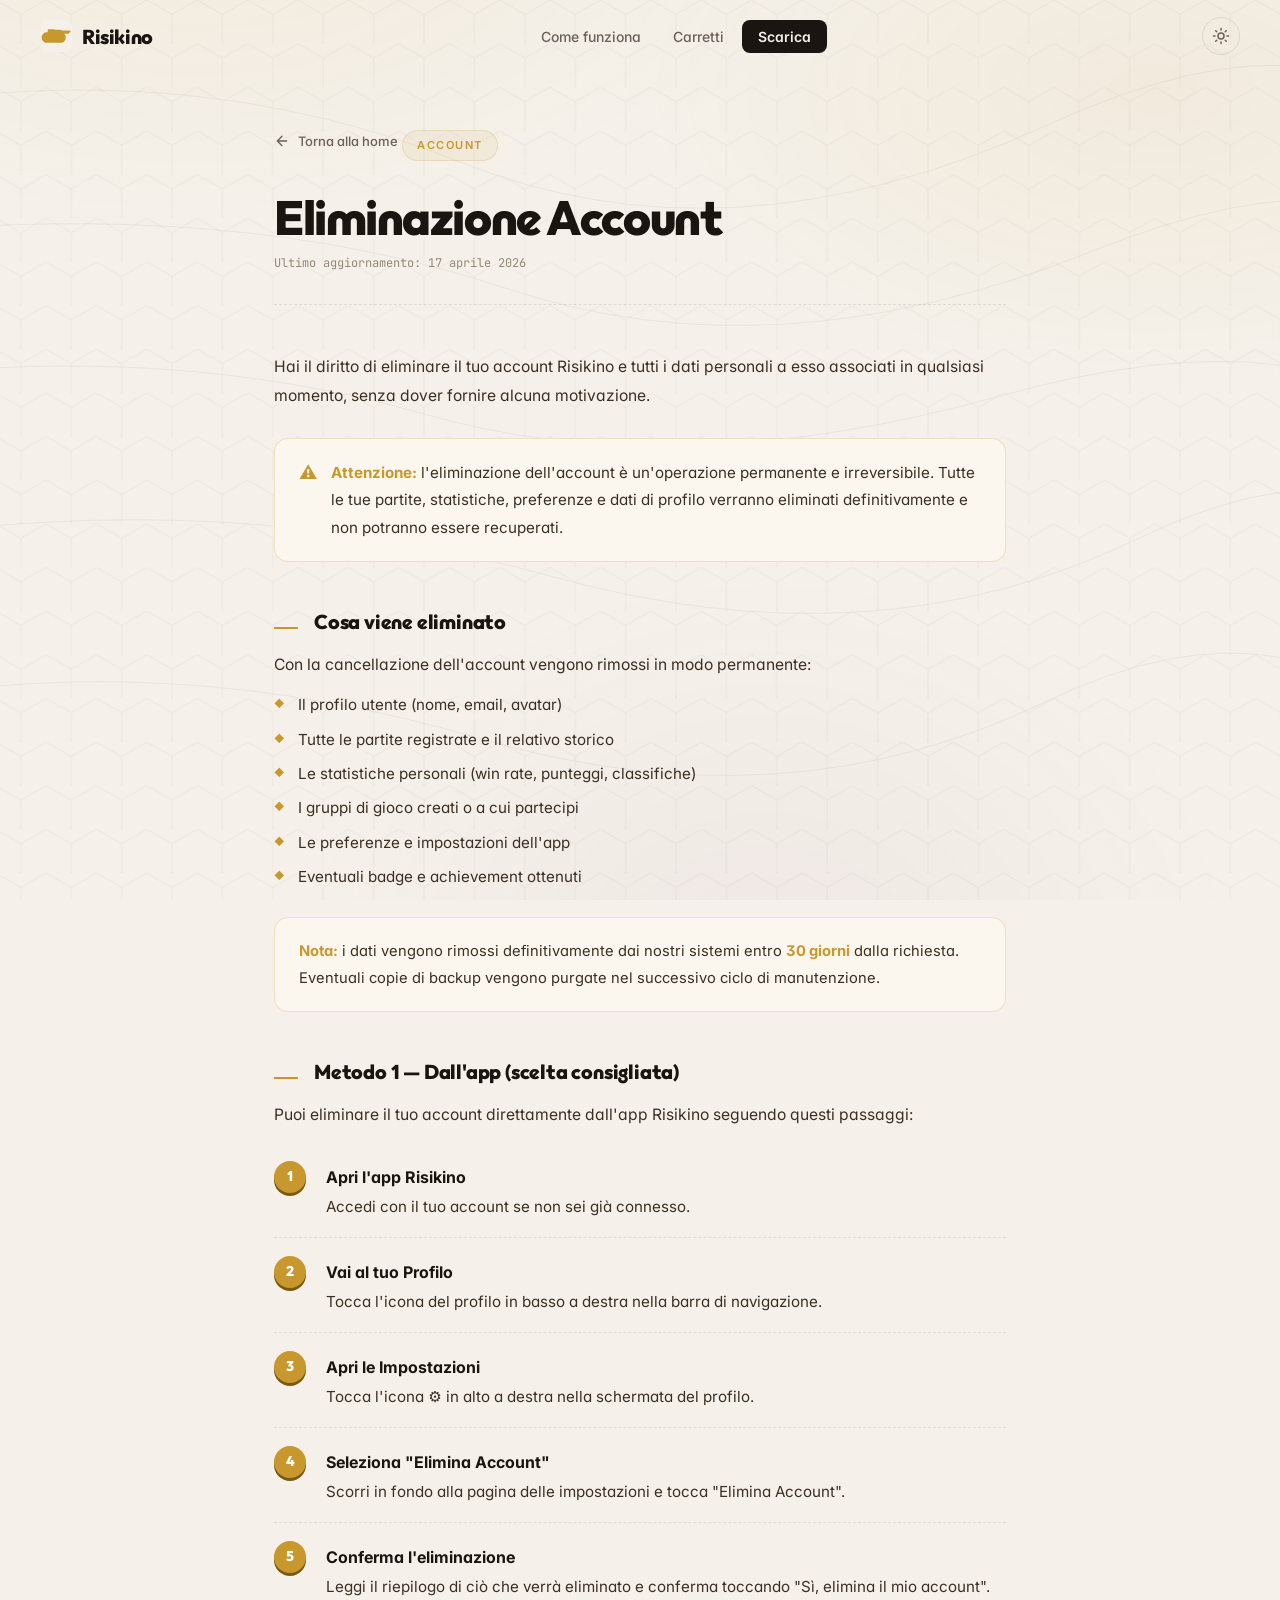
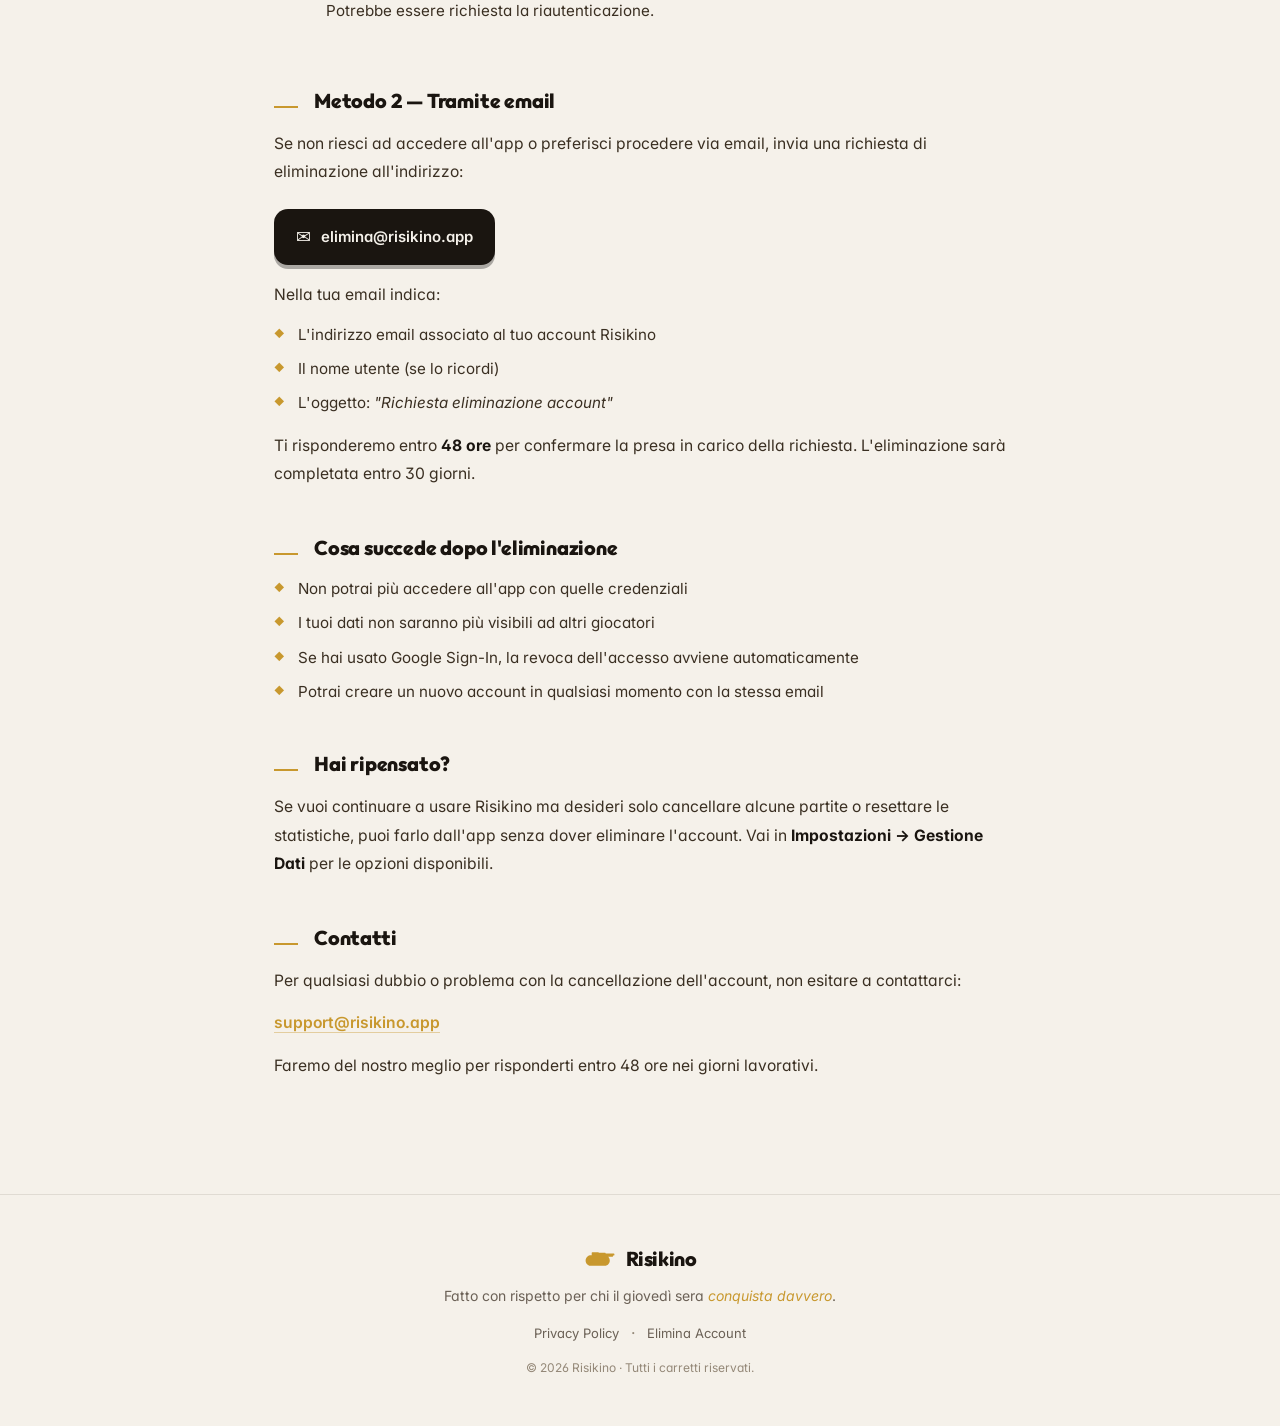
==== commit eabcb86d: "feat: legal pages redesign, light card fix, menu animation, mobile centering - privacy.html & elimin" ====
--- a/sito risikino/elimina-account.html
+++ b/sito risikino/elimina-account.html
@@ -5,213 +5,93 @@
   <meta name="viewport" content="width=device-width, initial-scale=1.0" />
   <title>Elimina Account — Risikino</title>
   <meta name="description" content="Scopri come eliminare il tuo account Risikino e tutti i dati associati." />
+  <meta name="theme-color" content="#F5F1EA" />
+  <link rel="icon" href="favicon.svg" type="image/svg+xml" />
+  <link rel="shortcut icon" href="favicon.svg" />
+  <script>
+    (function(){
+      var saved = localStorage.getItem('risikino-theme');
+      var dark = saved ? saved === 'dark' : window.matchMedia('(prefers-color-scheme: dark)').matches;
+      document.documentElement.setAttribute('data-theme', dark ? 'dark' : 'light');
+      var meta = document.querySelector('meta[name="theme-color"]');
+      if (meta) meta.setAttribute('content', dark ? '#14110C' : '#F5F1EA');
+    })();
+  </script>
   <link rel="preconnect" href="https://fonts.googleapis.com" />
   <link rel="preconnect" href="https://fonts.gstatic.com" crossorigin />
-  <link href="https://fonts.googleapis.com/css2?family=Inter:wght@300;400;500;600;700;800;900&family=Space+Grotesk:wght@400;500;600;700&display=swap" rel="stylesheet" />
+  <link href="https://fonts.googleapis.com/css2?family=Outfit:wght@400;600;700;800;900&family=Inter:wght@400;500;600;700&family=JetBrains+Mono:wght@500;600&display=swap" rel="stylesheet" />
   <link rel="stylesheet" href="style.css" />
-  <style>
-    .legal-page {
-      position: relative;
-      z-index: 1;
-      max-width: 760px;
-      margin: 0 auto;
-      padding: 120px 40px 100px;
-    }
-    .legal-back {
-      display: inline-flex;
-      align-items: center;
-      gap: 8px;
-      color: var(--fg-3);
-      text-decoration: none;
-      font-size: 0.85rem;
-      font-weight: 500;
-      margin-bottom: 48px;
-      transition: color var(--transition);
-    }
-    .legal-back:hover { color: var(--fg); }
-    .legal-back svg { width: 16px; height: 16px; }
-    .legal-tag {
-      display: inline-block;
-      font-size: 0.72rem;
-      font-weight: 700;
-      letter-spacing: 0.15em;
-      text-transform: uppercase;
-      color: var(--red-2);
-      background: rgba(231,76,60,0.08);
-      border: 1px solid rgba(231,76,60,0.2);
-      padding: 4px 14px;
-      border-radius: 999px;
-      margin-bottom: 16px;
-    }
-    .legal-title {
-      font-family: var(--font-head);
-      font-size: clamp(2rem, 4vw, 2.8rem);
-      font-weight: 800;
-      letter-spacing: -0.03em;
-      line-height: 1.15;
-      margin-bottom: 12px;
-    }
-    .legal-meta {
-      font-size: 0.85rem;
-      color: var(--fg-3);
-      margin-bottom: 56px;
-      padding-bottom: 32px;
-      border-bottom: 1px solid var(--border);
-    }
-    .legal-body h2 {
-      font-family: var(--font-head);
-      font-size: 1.15rem;
-      font-weight: 700;
-      color: var(--fg);
-      margin: 40px 0 12px;
-    }
-    .legal-body h2:first-child { margin-top: 0; }
-    .legal-body p {
-      font-size: 0.95rem;
-      color: var(--fg-2);
-      line-height: 1.85;
-      margin-bottom: 14px;
-    }
-    .legal-body ul {
-      list-style: none;
-      margin: 0 0 14px;
-      display: flex;
-      flex-direction: column;
-      gap: 8px;
-    }
-    .legal-body ul li {
-      font-size: 0.95rem;
-      color: var(--fg-2);
-      line-height: 1.7;
-      padding-left: 20px;
-      position: relative;
-    }
-    .legal-body ul li::before {
-      content: '→';
-      position: absolute;
-      left: 0;
-      color: var(--red-2);
-      font-size: 0.8rem;
-    }
-    .legal-body a {
-      color: var(--red-2);
-      text-decoration: none;
-      border-bottom: 1px solid rgba(231,76,60,0.3);
-      transition: border-color var(--transition);
-    }
-    .legal-body a:hover { border-color: var(--red-2); }
-
-    /* Warning box */
-    .warn-box {
-      background: rgba(231,76,60,0.06);
-      border: 1px solid rgba(231,76,60,0.25);
-      border-radius: 14px;
-      padding: 20px 24px;
-      margin: 28px 0;
-      display: flex;
-      gap: 14px;
-      align-items: flex-start;
-    }
-    .warn-icon { font-size: 1.4rem; flex-shrink: 0; margin-top: 2px; }
-    .warn-box p { margin: 0; font-size: 0.9rem; color: var(--fg-2); }
-    .warn-box strong { color: var(--red-2); }
-
-    /* Info box */
-    .info-box {
-      background: rgba(232,185,79,0.05);
-      border: 1px solid rgba(232,185,79,0.15);
-      border-radius: 14px;
-      padding: 20px 24px;
-      margin: 28px 0;
-    }
-    .info-box p { margin: 0; font-size: 0.9rem; color: var(--fg-2); }
-    .info-box strong { color: var(--gold); }
-
-    /* Steps */
-    .steps-list {
-      list-style: none;
-      margin: 0 0 24px;
-      display: flex;
-      flex-direction: column;
-      gap: 0;
-      counter-reset: step-counter;
-    }
-    .steps-list li {
-      display: flex;
-      gap: 16px;
-      padding: 18px 0;
-      border-bottom: 1px solid var(--border);
-      font-size: 0.95rem;
-      color: var(--fg-2);
-      line-height: 1.7;
-      counter-increment: step-counter;
-      position: relative;
-      padding-left: 0;
-    }
-    .steps-list li::before { display: none; }
-    .step-num-circle {
-      width: 30px;
-      height: 30px;
-      border-radius: 50%;
-      background: rgba(231,76,60,0.12);
-      border: 1px solid rgba(231,76,60,0.25);
-      color: var(--red-2);
-      font-family: var(--font-head);
-      font-size: 0.8rem;
-      font-weight: 800;
-      display: flex;
-      align-items: center;
-      justify-content: center;
-      flex-shrink: 0;
-      margin-top: 2px;
-    }
-    .step-text strong { color: var(--fg); display: block; margin-bottom: 4px; }
-
-    /* Email CTA */
-    .email-cta {
-      display: inline-flex;
-      align-items: center;
-      gap: 10px;
-      background: var(--bg-2);
-      border: 1px solid var(--border-h);
-      border-radius: 14px;
-      padding: 16px 24px;
-      text-decoration: none !important;
-      border-bottom: none !important;
-      color: var(--fg) !important;
-      font-weight: 600;
-      font-size: 1rem;
-      margin-top: 8px;
-      transition: background var(--transition), border-color var(--transition), transform var(--transition);
-    }
-    .email-cta:hover {
-      background: rgba(255,255,255,0.06);
-      border-color: rgba(231,76,60,0.4);
-      transform: translateY(-2px);
-    }
-    .email-cta-icon { font-size: 1.2rem; }
-
-    @media (max-width: 640px) {
-      .legal-page { padding: 90px 20px 80px; }
-    }
-  </style>
 </head>
 <body>
 
-  <canvas id="bg-canvas"></canvas>
-
+  <!-- Paper texture layer -->
+  <div class="paper-bg" aria-hidden="true">
+    <svg class="topo-svg" viewBox="0 0 1600 1000" preserveAspectRatio="xMidYMid slice">
+      <defs>
+        <pattern id="hexGrid" x="0" y="0" width="56" height="48.5" patternUnits="userSpaceOnUse">
+          <path d="M28 0 L56 16 L56 48 L28 65 L0 48 L0 16 Z" fill="none" stroke="currentColor" stroke-width="0.5" opacity="0.4"/>
+        </pattern>
+      </defs>
+      <rect width="1600" height="1000" fill="url(#hexGrid)" color="#8C7558"/>
+    </svg>
+    <svg class="topo-contours" viewBox="0 0 1600 1000" preserveAspectRatio="xMidYMid slice">
+      <g fill="none" stroke="#8C7558" stroke-width="1" opacity="0.18">
+        <path d="M-50,120 Q300,60 600,180 T1250,140 T1700,200"/>
+        <path d="M-50,260 Q350,220 650,320 T1300,280 T1700,340"/>
+        <path d="M-50,420 Q280,380 560,460 T1200,440 T1700,500"/>
+        <path d="M-50,600 Q340,540 700,640 T1350,600 T1700,680"/>
+        <path d="M-50,780 Q280,720 620,820 T1250,780 T1700,860"/>
+      </g>
+    </svg>
+  </div>
+
+  <!-- NAV -->
   <nav id="navbar">
     <div class="nav-inner">
-      <a href="index.html" class="nav-logo">
-        <span class="logo-icon">♟️</span>
+      <a href="index.html" class="nav-logo" id="nav-logo-link">
+        <span class="logo-mark">
+          <svg viewBox="0 0 100 100" xmlns="http://www.w3.org/2000/svg">
+            <rect class="logo-bg" width="100" height="100" rx="22"/>
+            <g fill="#C8982E" transform="translate(5,28.6) scale(0.066)">
+              <path d="M289,23.54c1.47-10.34,14.12-22.15,24.51-23.48l289.03-.06c13.82,2.03,23.72,11.25,26.04,25.1l296.82.05c18.12,2.34,27.53,17.35,25.6,34.9l386.42.08c11.74,2.61,24.13,10.41,25.59,23.41,1.15,10.2,1.34,45.03-.46,54.55-1.29,6.81-7.66,15.04-13.86,18.14-.94.47-6.8,2.82-7.18,2.82h-41.5v35.5c0,9.47-18.07,22.92-27.92,20.85l-205.07-.35c-.47,1.92.71,1.93,1.68,2.81,31.79,28.93,55.73,71.19,67.58,112.42,45.06,156.71-74.83,312.52-234.72,318.81H241.47c-184.92-11.05-302.02-208.96-208.63-374.71,35.61-63.21,102.12-111.57,173.94-124.06,27.39-4.76,54.46-4.63,82.23-4.27V23.55h-.01Z"/>
+              <path d="M978.59,288.48c67.39,59.39,63.83,165.7-6.7,220.96-30.65,24.01-63.15,30.74-101.35,31.65-200.94,4.78-403.7-3.72-605.09,0-66.26-1.15-124.66-42.29-142.17-106.83-24.8-91.44,43.92-179.79,137.27-182.76l622.4.02c34.87.2,69.63,14.05,95.64,36.97h0Z"/>
+              <path d="M338.65,326.39c47.28,47.28,34.1,125.29-24.14,156.66-68.43,36.85-152.71-19.37-144.49-96.5,8.59-80.68,110.5-118.29,168.63-60.16Z"/>
+              <path d="M954.59,457.63c-49.46,61.76-149.96,42.04-171.85-33.83-23.85-82.68,64.4-153.92,140.75-114.75,54.84,28.14,69.65,100.45,31.1,148.58Z"/>
+            </g>
+          </svg>
+        </span>
         <span class="logo-text">Risikino</span>
       </a>
       <ul class="nav-links">
-        <li><a href="index.html#features" class="nav-link">Features</a></li>
+        <li><a href="index.html#features" class="nav-link">Come funziona</a></li>
+        <li><a href="index.html#carretti" class="nav-link">Carretti</a></li>
         <li><a href="index.html#download" class="nav-link nav-cta">Scarica</a></li>
       </ul>
+      <div class="nav-right">
+        <button class="theme-toggle" id="theme-toggle" aria-label="Cambia tema">
+          <svg class="sun" viewBox="0 0 24 24" fill="none" stroke="currentColor" stroke-width="2" stroke-linecap="round">
+            <circle cx="12" cy="12" r="4"/>
+            <path d="M12 2v2M12 20v2M4.93 4.93l1.41 1.41M17.66 17.66l1.41 1.41M2 12h2M20 12h2M4.93 19.07l1.41-1.41M17.66 6.34l1.41-1.41"/>
+          </svg>
+          <svg class="moon" viewBox="0 0 24 24" fill="currentColor">
+            <path d="M21 12.79A9 9 0 1 1 11.21 3 7 7 0 0 0 21 12.79z"/>
+          </svg>
+        </button>
+        <button class="hamburger" id="hamburger" aria-label="Menu">
+          <span></span><span></span><span></span>
+        </button>
+      </div>
     </div>
   </nav>
+
+  <div class="mobile-menu" id="mobile-menu">
+    <nav class="mobile-nav">
+      <a href="index.html#features" class="mobile-link">Come funziona</a>
+      <a href="index.html#carretti" class="mobile-link">Carretti</a>
+      <a href="index.html#diario" class="mobile-link">Diario</a>
+      <a href="index.html#download" class="mobile-link mobile-link-cta">Scarica gratis</a>
+    </nav>
+  </div>
 
   <main class="legal-page">
 
@@ -220,7 +100,7 @@
       Torna alla home
     </a>
 
-    <span class="legal-tag">Account</span>
+    <span class="legal-tag is-warn">Account</span>
     <h1 class="legal-title">Eliminazione Account</h1>
     <p class="legal-meta">Ultimo aggiornamento: 17 aprile 2026</p>
 
@@ -229,7 +109,7 @@
       <p>Hai il diritto di eliminare il tuo account Risikino e tutti i dati personali a esso associati in qualsiasi momento, senza dover fornire alcuna motivazione.</p>
 
       <div class="warn-box">
-        <span class="warn-icon">⚠️</span>
+        <span class="warn-icon">⚠</span>
         <p><strong>Attenzione:</strong> l'eliminazione dell'account è un'operazione permanente e irreversibile. Tutte le tue partite, statistiche, preferenze e dati di profilo verranno eliminati definitivamente e non potranno essere recuperati.</p>
       </div>
 
@@ -261,7 +141,7 @@
         </li>
         <li>
           <span class="step-num-circle">3</span>
-          <span class="step-text"><strong>Apri le Impostazioni</strong>Tocca l'icona ⚙️ in alto a destra nella schermata del profilo.</span>
+          <span class="step-text"><strong>Apri le Impostazioni</strong>Tocca l'icona ⚙ in alto a destra nella schermata del profilo.</span>
         </li>
         <li>
           <span class="step-num-circle">4</span>
@@ -269,14 +149,14 @@
         </li>
         <li>
           <span class="step-num-circle">5</span>
-          <span class="step-text"><strong>Conferma l'eliminazione</strong>Leggi il riepilogo di ciò che verrà eliminato e conferma tocando "Sì, elimina il mio account". Potrebbe essere richiesta la riautenticazione.</span>
+          <span class="step-text"><strong>Conferma l'eliminazione</strong>Leggi il riepilogo di ciò che verrà eliminato e conferma toccando "Sì, elimina il mio account". Potrebbe essere richiesta la riautenticazione.</span>
         </li>
       </ol>
 
       <h2>Metodo 2 — Tramite email</h2>
       <p>Se non riesci ad accedere all'app o preferisci procedere via email, invia una richiesta di eliminazione all'indirizzo:</p>
       <a href="mailto:elimina@risikino.app?subject=Richiesta%20eliminazione%20account&body=Ciao%2C%0A%0AVorrei%20richiedere%20l'eliminazione%20del%20mio%20account%20Risikino%20e%20di%20tutti%20i%20dati%20associati.%0A%0AEmail%20account%3A%20[inserisci%20qui%20la%20tua%20email]%0A%0AGrazie." class="email-cta">
-        <span class="email-cta-icon">📧</span>
+        <span class="email-cta-icon">✉</span>
         elimina@risikino.app
       </a>
       <p style="margin-top:16px;">Nella tua email indica:</p>
@@ -300,7 +180,7 @@
 
       <h2>Contatti</h2>
       <p>Per qualsiasi dubbio o problema con la cancellazione dell'account, non esitare a contattarci:</p>
-      <p>📧 <a href="mailto:support@risikino.app">support@risikino.app</a></p>
+      <p><a href="mailto:support@risikino.app">support@risikino.app</a></p>
       <p>Faremo del nostro meglio per risponderti entro 48 ore nei giorni lavorativi.</p>
 
     </div>
@@ -309,14 +189,26 @@
   <footer class="footer">
     <div class="footer-inner">
       <div class="footer-brand">
-        <span class="logo-icon">♟️</span>
+        <span class="logo-mark">
+          <svg viewBox="0 0 100 100" xmlns="http://www.w3.org/2000/svg">
+            <rect class="logo-bg" width="100" height="100" rx="22"/>
+            <g fill="#C8982E" transform="translate(5,28.6) scale(0.066)">
+              <path d="M289,23.54c1.47-10.34,14.12-22.15,24.51-23.48l289.03-.06c13.82,2.03,23.72,11.25,26.04,25.1l296.82.05c18.12,2.34,27.53,17.35,25.6,34.9l386.42.08c11.74,2.61,24.13,10.41,25.59,23.41,1.15,10.2,1.34,45.03-.46,54.55-1.29,6.81-7.66,15.04-13.86,18.14-.94.47-6.8,2.82-7.18,2.82h-41.5v35.5c0,9.47-18.07,22.92-27.92,20.85l-205.07-.35c-.47,1.92.71,1.93,1.68,2.81,31.79,28.93,55.73,71.19,67.58,112.42,45.06,156.71-74.83,312.52-234.72,318.81H241.47c-184.92-11.05-302.02-208.96-208.63-374.71,35.61-63.21,102.12-111.57,173.94-124.06,27.39-4.76,54.46-4.63,82.23-4.27V23.55h-.01Z"/>
+              <path d="M978.59,288.48c67.39,59.39,63.83,165.7-6.7,220.96-30.65,24.01-63.15,30.74-101.35,31.65-200.94,4.78-403.7-3.72-605.09,0-66.26-1.15-124.66-42.29-142.17-106.83-24.8-91.44,43.92-179.79,137.27-182.76l622.4.02c34.87.2,69.63,14.05,95.64,36.97h0Z"/>
+              <path d="M338.65,326.39c47.28,47.28,34.1,125.29-24.14,156.66-68.43,36.85-152.71-19.37-144.49-96.5,8.59-80.68,110.5-118.29,168.63-60.16Z"/>
+              <path d="M954.59,457.63c-49.46,61.76-149.96,42.04-171.85-33.83-23.85-82.68,64.4-153.92,140.75-114.75,54.84,28.14,69.65,100.45,31.1,148.58Z"/>
+            </g>
+          </svg>
+        </span>
         <span class="logo-text">Risikino</span>
       </div>
-      <div style="display:flex;gap:24px;margin-top:8px;">
-        <a href="privacy.html" style="color:var(--fg-3);font-size:0.82rem;text-decoration:none;border-bottom:1px solid var(--border);">Privacy Policy</a>
-        <a href="elimina-account.html" style="color:var(--fg-3);font-size:0.82rem;text-decoration:none;border-bottom:1px solid var(--border);">Elimina Account</a>
-      </div>
-      <p class="footer-copy" style="margin-top:12px;">© 2026 Risikino. Tutti i diritti riservati.</p>
+      <p class="footer-tagline">Fatto con rispetto per chi il giovedì sera <em>conquista davvero</em>.</p>
+      <div class="footer-links">
+        <a href="privacy.html" class="footer-link">Privacy Policy</a>
+        <span class="footer-sep">·</span>
+        <a href="elimina-account.html" class="footer-link">Elimina Account</a>
+      </div>
+      <p class="footer-copy">© 2026 Risikino · Tutti i carretti riservati.</p>
     </div>
   </footer>
 
--- a/sito risikino/style.css
+++ b/sito risikino/style.css
@@ -1,858 +1,1650 @@
-/* ===========================
-   RISIKINO — style.css
-   Dark Premium Strategy Theme
-   =========================== */
-
-/* ---- RESET & ROOT ---- */
+/* ================================================================
+   RISIKINO — Site v2 (paper, carretto, giovedì sera)
+   Light = warm paper · Dark = notte di partita
+   ================================================================ */
+
+/* ---------- RESET ---------- */
 *, *::before, *::after { box-sizing: border-box; margin: 0; padding: 0; }
-
+html { scroll-behavior: smooth; overflow-x: hidden; }
+img, svg { display: block; max-width: 100%; }
+button { font: inherit; cursor: pointer; border: none; background: none; color: inherit; }
+a { color: inherit; text-decoration: none; }
+ul { list-style: none; }
+
+/* ---------- TOKENS ---------- */
 :root {
-  --bg:         #080810;
-  --bg-2:       #0e0e1a;
-  --bg-3:       #13131f;
-  --border:     rgba(255,255,255,0.07);
-  --border-h:   rgba(255,255,255,0.14);
-
-  --red:        #c0392b;
-  --red-2:      #e74c3c;
-  --gold:       #e8b94f;
-  --gold-2:     #f5d06b;
-
-  --fg:         #f0f0fa;
-  --fg-2:       #a0a0c0;
-  --fg-3:       #606080;
-
-  --grad: linear-gradient(135deg, var(--red) 0%, var(--gold) 100%);
-
-  --radius:     16px;
-  --radius-lg:  24px;
-  --transition: 0.35s cubic-bezier(0.4,0,0.2,1);
-  --font-sans:  'Inter', sans-serif;
-  --font-head:  'Space Grotesk', sans-serif;
-}
-
-html { scroll-behavior: smooth; }
-
+  /* Paper base */
+  --paper:        #F5F1EA;
+  --paper-2:      #EDE6D6;
+  --paper-3:      #E4DCCB;
+  --ink:          #1A1510;
+  --ink-2:        #3A2F22;
+  --muted:        #6B6156;
+  --subtle:       #948878;
+  --line:         rgba(40,30,15,0.10);
+  --line-2:       rgba(40,30,15,0.18);
+
+  /* Accents (carretto palette) */
+  --red:          #C8982E;
+  --red-ink:      #7A5A10;
+  --gold:         #C8982E;
+  --gold-soft:    #E6B645;
+  --plum:         #7F3E8E;
+  --forest:       #2E6F4A;
+  --navy:         #1E3A5F;
+  --black:        #1A1510;
+
+  /* Surfaces */
+  --card:         #FFFFFF;
+  --card-2:       #FBF6ED;
+  --card-border:  rgba(40,30,15,0.08);
+
+  /* Type */
+  --ff-display:   'Outfit', system-ui, sans-serif;
+  --ff-body:      'Inter', system-ui, sans-serif;
+  --ff-mono:      'JetBrains Mono', ui-monospace, monospace;
+
+  /* Motion */
+  --ease-out:     cubic-bezier(0.2, 0.8, 0.2, 1);
+  --ease-spring:  cubic-bezier(0.34, 1.56, 0.64, 1);
+  --t-fast:       200ms;
+  --t:            320ms;
+  --t-slow:       520ms;
+
+  /* Radius */
+  --r-sm:   8px;
+  --r-md:   14px;
+  --r-lg:   20px;
+  --r-xl:   28px;
+  --r-pill: 999px;
+}
+
+[data-theme="dark"] {
+  --paper:        #14110C;
+  --paper-2:      #1C1812;
+  --paper-3:      #25201A;
+  --ink:          #F5EFE3;
+  --ink-2:        #E5DDCB;
+  --muted:        #ADA294;
+  --subtle:       #7D7463;
+  --line:         rgba(245,239,227,0.08);
+  --line-2:       rgba(245,239,227,0.16);
+
+  --red:          #E6B645;
+  --red-ink:      #F5EFE3;
+  --gold:         #E6B645;
+  --gold-soft:    #F2CC6B;
+
+  --card:         #1E1A14;
+  --card-2:       #26201A;
+  --card-border:  rgba(245,239,227,0.08);
+}
+
+/* ---------- BODY ---------- */
 body {
-  font-family: var(--font-sans);
-  background: var(--bg);
-  color: var(--fg);
+  font-family: var(--ff-body);
+  background: var(--paper);
+  color: var(--ink);
+  line-height: 1.55;
   overflow-x: hidden;
-  line-height: 1.6;
-}
-
-/* ---- CANVAS ---- */
-#bg-canvas {
+  -webkit-font-smoothing: antialiased;
+  -moz-osx-font-smoothing: grayscale;
+  transition: background var(--t), color var(--t);
+  font-feature-settings: "ss01", "cv11";
+}
+
+/* ---------- PAPER BG (topographic) ---------- */
+.paper-bg {
   position: fixed;
   inset: 0;
   z-index: 0;
   pointer-events: none;
-  opacity: 0.4;
-}
-
-/* ---- NAV ---- */
+  overflow: hidden;
+}
+.paper-bg::before {
+  content: "";
+  position: absolute;
+  inset: 0;
+  background:
+    radial-gradient(1200px 600px at 15% -10%, rgba(200,152,46,0.06), transparent 55%),
+    radial-gradient(900px 500px at 90% 10%, rgba(200,152,46,0.07), transparent 60%),
+    radial-gradient(800px 700px at 60% 110%, rgba(127,62,142,0.05), transparent 60%);
+}
+.topo-svg, .topo-contours {
+  position: absolute;
+  inset: 0;
+  width: 100%;
+  height: 100%;
+}
+.topo-svg { opacity: 0.25; }
+[data-theme="dark"] .topo-svg { opacity: 0.15; }
+.topo-contours { opacity: 0.6; }
+
+/* ---------- TYPE ---------- */
+.hero-title, .section-title, .story-title, .fc-title, .ph-title, .logo-text {
+  font-family: var(--ff-display);
+  letter-spacing: -0.03em;
+}
+
+.section-tag {
+  display: inline-flex;
+  align-items: center;
+  gap: 8px;
+  font-family: var(--ff-body);
+  font-size: 11px;
+  font-weight: 600;
+  letter-spacing: 0.14em;
+  text-transform: uppercase;
+  color: var(--red);
+  background: rgba(200,152,46,0.10);
+  border: 1px solid rgba(200,152,46,0.2);
+  padding: 6px 14px;
+  border-radius: var(--r-pill);
+}
+.section-tag::before {
+  content: "";
+  width: 6px;
+  height: 6px;
+  background: var(--red);
+  border-radius: 50%;
+}
+
+.section-title {
+  font-size: clamp(2.2rem, 4.2vw, 3.4rem);
+  font-weight: 800;
+  line-height: 1.05;
+  margin-bottom: 18px;
+  color: var(--ink);
+}
+.section-title em {
+  font-style: italic;
+  font-family: 'Outfit', serif;
+  font-weight: 400;
+  color: var(--red);
+}
+.section-sub {
+  color: var(--muted);
+  font-size: 1.05rem;
+  max-width: 560px;
+  line-height: 1.65;
+}
+
+.section-header {
+  text-align: center;
+  margin: 0 auto 64px;
+  max-width: 720px;
+}
+.section-header .section-sub { margin: 0 auto; }
+
+/* ---------- REVEAL ---------- */
+.reveal {
+  opacity: 0;
+  transform: translateY(24px);
+  transition: opacity 0.8s var(--ease-out), transform 0.8s var(--ease-out);
+}
+.reveal.in-view { opacity: 1; transform: none; }
+
+/* ---------- NAVBAR ---------- */
 #navbar {
   position: fixed;
   top: 0; left: 0; right: 0;
   z-index: 100;
   padding: 0 24px;
-  transition: background var(--transition), backdrop-filter var(--transition), box-shadow var(--transition);
+  transition: background var(--t), backdrop-filter var(--t), border-color var(--t);
+  border-bottom: 1px solid transparent;
 }
 #navbar.scrolled {
-  background: rgba(8,8,16,0.85);
-  backdrop-filter: blur(20px);
-  box-shadow: 0 1px 0 var(--border);
+  background: color-mix(in srgb, var(--paper) 82%, transparent);
+  backdrop-filter: saturate(1.4) blur(16px);
+  -webkit-backdrop-filter: saturate(1.4) blur(16px);
+  border-bottom-color: var(--line);
 }
 .nav-inner {
   max-width: 1200px;
   margin: 0 auto;
-  height: 70px;
+  height: 72px;
   display: flex;
   align-items: center;
   justify-content: space-between;
+  gap: 24px;
 }
 .nav-logo {
   display: flex;
   align-items: center;
   gap: 10px;
-  text-decoration: none;
-}
-.logo-icon { font-size: 1.5rem; }
+}
+.logo-mark {
+  width: 32px; height: 32px;
+  display: grid;
+  place-items: center;
+}
+.logo-mark svg { width: 100%; height: 100%; }
+.logo-bg { fill: #F5F1EA; }
+[data-theme="dark"] .logo-bg { fill: #1A1510; }
 .logo-text {
-  font-family: var(--font-head);
-  font-weight: 700;
-  font-size: 1.2rem;
-  color: var(--fg);
+  font-family: var(--ff-display);
+  font-weight: 800;
+  font-size: 1.25rem;
   letter-spacing: -0.02em;
 }
 .nav-links {
   display: flex;
-  gap: 8px;
-  list-style: none;
+  gap: 4px;
 }
 .nav-link {
-  color: var(--fg-2);
-  text-decoration: none;
-  font-size: 0.9rem;
+  padding: 8px 14px;
+  font-size: 14px;
   font-weight: 500;
+  color: var(--muted);
+  border-radius: var(--r-sm);
+  transition: color var(--t-fast), background var(--t-fast);
+}
+.nav-link:hover { color: var(--ink); background: var(--paper-2); }
+.nav-cta {
+  background: var(--ink);
+  color: var(--paper) !important;
+  font-weight: 600;
   padding: 8px 16px;
-  border-radius: 8px;
-  transition: color var(--transition), background var(--transition);
-}
-.nav-link:hover { color: var(--fg); background: rgba(255,255,255,0.05); }
-.nav-cta {
-  background: var(--grad);
-  color: white !important;
-  font-weight: 600;
-}
-.nav-cta:hover { opacity: 0.9; transform: translateY(-1px); }
+}
+.nav-cta:hover { background: var(--red); transform: translateY(-1px); }
+
+.nav-right { display: flex; align-items: center; gap: 8px; }
+
+.theme-toggle {
+  width: 38px; height: 38px;
+  border-radius: 50%;
+  display: grid;
+  place-items: center;
+  color: var(--muted);
+  border: 1px solid var(--line);
+  transition: color var(--t-fast), border-color var(--t-fast), transform var(--t-fast);
+}
+.theme-toggle:hover { color: var(--ink); border-color: var(--line-2); transform: rotate(15deg); }
+.theme-toggle svg { width: 18px; height: 18px; }
+.theme-toggle .sun { display: block; }
+.theme-toggle .moon { display: none; }
+[data-theme="dark"] .theme-toggle .sun { display: none; }
+[data-theme="dark"] .theme-toggle .moon { display: block; }
 
 .hamburger {
   display: none;
+  width: 44px; height: 44px;
+  border-radius: var(--r-sm);
+  border: 1.5px solid var(--line-2);
+  background: var(--card);
   flex-direction: column;
-  gap: 5px;
-  background: none;
-  border: none;
-  cursor: pointer;
-  padding: 6px;
-}
+  justify-content: center;
+  align-items: center;
+  gap: 6px;
+  transition: border-color var(--t-fast), background var(--t-fast);
+  box-shadow: 0 2px 8px rgba(26,21,16,0.06);
+}
+.hamburger:hover { border-color: var(--red); background: color-mix(in srgb, var(--red) 8%, var(--card)); }
+.hamburger.open  { border-color: var(--red); background: color-mix(in srgb, var(--red) 8%, var(--card)); }
 .hamburger span {
   display: block;
-  width: 24px;
-  height: 2px;
-  background: var(--fg);
+  background: var(--ink);
   border-radius: 2px;
-  transition: var(--transition);
-}
-.hamburger.open span:nth-child(1) { transform: rotate(45deg) translate(5px, 5px); }
-.hamburger.open span:nth-child(2) { opacity: 0; }
-.hamburger.open span:nth-child(3) { transform: rotate(-45deg) translate(5px, -5px); }
-
+  transition: transform var(--t), opacity var(--t), width var(--t);
+}
+.hamburger span:nth-child(1) { width: 20px; height: 1.5px; }
+.hamburger span:nth-child(2) { width: 12px; height: 1.5px; }
+.hamburger span:nth-child(3) { width: 20px; height: 1.5px; }
+.hamburger.open span:nth-child(1) { transform: translateY(7.5px) rotate(45deg); width: 20px; }
+.hamburger.open span:nth-child(2) { opacity: 0; transform: scaleX(0); }
+.hamburger.open span:nth-child(3) { transform: translateY(-7.5px) rotate(-45deg); }
+
+/* ---------- MOBILE MENU (fullscreen overlay) ---------- */
 .mobile-menu {
-  display: none;
+  position: fixed;
+  inset: 0;
+  background: color-mix(in srgb, var(--paper) 96%, transparent);
+  backdrop-filter: saturate(1.2) blur(24px);
+  -webkit-backdrop-filter: saturate(1.2) blur(24px);
+  display: flex;
+  align-items: center;
+  justify-content: center;
+  opacity: 0;
+  pointer-events: none;
+  transform: scale(0.97);
+  transition: opacity 0.28s var(--ease-out), transform 0.28s var(--ease-out);
+  z-index: 101;
+}
+.mobile-menu.open { opacity: 1; pointer-events: all; transform: scale(1); }
+/* hamburger X button stays above overlay */
+.hamburger.open { position: relative; z-index: 102; }
+
+.mobile-nav {
+  display: flex;
   flex-direction: column;
-  padding: 12px 0 20px;
-  background: rgba(8,8,16,0.95);
-  backdrop-filter: blur(20px);
-  border-top: 1px solid var(--border);
-}
-.mobile-menu.open { display: flex; }
+  align-items: center;
+  gap: 4px;
+  width: 100%;
+  padding: 0 24px;
+}
+@keyframes menuLinkIn {
+  from { opacity: 0; transform: translateY(18px); }
+  to   { opacity: 1; transform: translateY(0); }
+}
 .mobile-link {
-  color: var(--fg-2);
-  text-decoration: none;
-  padding: 14px 20px;
-  font-weight: 500;
-  font-size: 1rem;
-  border-bottom: 1px solid var(--border);
-  transition: color var(--transition);
-}
-.mobile-link:hover { color: var(--fg); }
-.mobile-cta {
-  margin: 16px 20px 0;
-  background: var(--grad);
-  color: white !important;
-  border-radius: 10px;
+  display: block;
   text-align: center;
-  font-weight: 700;
-  border: none;
-}
-
-/* ---- UTILITIES ---- */
-.gradient-text {
-  background: var(--grad);
-  -webkit-background-clip: text;
-  -webkit-text-fill-color: transparent;
-  background-clip: text;
-}
-.section-tag {
-  display: inline-block;
-  font-size: 0.75rem;
-  font-weight: 700;
-  letter-spacing: 0.15em;
-  text-transform: uppercase;
-  color: var(--gold);
-  background: rgba(232,185,79,0.1);
-  border: 1px solid rgba(232,185,79,0.2);
-  padding: 5px 14px;
+  padding: 16px 32px;
+  font-family: var(--ff-display);
+  font-weight: 800;
+  font-size: clamp(1.6rem, 6vw, 2.2rem);
+  color: var(--ink-2);
+  letter-spacing: -0.02em;
+  border-radius: var(--r-md);
+  transition: color var(--t-fast), transform var(--t-fast);
+  opacity: 0;
+}
+.mobile-menu.open .mobile-link { animation: menuLinkIn 0.4s var(--ease-out) both; }
+.mobile-menu.open .mobile-link:nth-child(1) { animation-delay: 0.08s; }
+.mobile-menu.open .mobile-link:nth-child(2) { animation-delay: 0.15s; }
+.mobile-menu.open .mobile-link:nth-child(3) { animation-delay: 0.22s; }
+.mobile-menu.open .mobile-link:nth-child(4) { animation-delay: 0.29s; }
+.mobile-link:hover { color: var(--red); transform: scale(1.04); }
+.mobile-link-cta {
+  margin-top: 24px;
+  background: var(--ink);
+  color: var(--paper) !important;
+  font-size: clamp(1rem, 4vw, 1.15rem);
+  padding: 16px 40px;
   border-radius: 999px;
-  margin-bottom: 20px;
-}
-.section-title {
-  font-family: var(--font-head);
-  font-size: clamp(2rem, 4vw, 3rem);
-  font-weight: 700;
-  line-height: 1.15;
-  letter-spacing: -0.03em;
-  margin-bottom: 16px;
-}
-.section-sub {
-  color: var(--fg-2);
-  font-size: 1.05rem;
-  max-width: 560px;
-  line-height: 1.7;
-}
-
-/* ---- REVEAL ANIMATION ---- */
-.reveal {
-  opacity: 0;
-  transform: translateY(32px);
-  transition: opacity 0.7s ease, transform 0.7s ease;
-}
-.reveal.in-view {
-  opacity: 1;
-  transform: translateY(0);
-}
-
-/* ---- HERO ---- */
+  box-shadow: 0 4px 0 rgba(0,0,0,0.2);
+}
+.mobile-link-cta:hover { background: var(--red); color: var(--paper) !important; transform: translateY(-2px); }
+
+/* ---------- HERO ---------- */
 .hero {
   position: relative;
+  z-index: 1;
   min-height: 100vh;
-  display: grid;
-  grid-template-columns: 1fr 1fr;
-  align-items: center;
-  gap: 60px;
-  max-width: 1200px;
-  margin: 0 auto;
-  padding: 120px 40px 80px;
-  z-index: 1;
-}
-.hero-badge {
-  display: inline-flex;
-  align-items: center;
-  gap: 8px;
-  background: rgba(192,57,43,0.12);
-  border: 1px solid rgba(192,57,43,0.3);
-  border-radius: 999px;
-  padding: 6px 16px;
-  font-size: 0.8rem;
-  font-weight: 600;
-  color: var(--red-2);
-  margin-bottom: 24px;
-}
-.badge-dot {
-  width: 7px; height: 7px;
-  border-radius: 50%;
-  background: var(--red-2);
-  animation: pulse 1.8s ease-in-out infinite;
-}
-@keyframes pulse {
-  0%,100% { box-shadow: 0 0 0 0 rgba(231,76,60,0.5); }
-  50%      { box-shadow: 0 0 0 6px rgba(231,76,60,0); }
-}
-.hero-title {
-  font-family: var(--font-head);
-  font-size: clamp(2.8rem, 5vw, 4.5rem);
-  font-weight: 900;
-  line-height: 1.05;
-  letter-spacing: -0.04em;
-  margin-bottom: 20px;
-}
-.hero-sub {
-  color: var(--fg-2);
-  font-size: 1.1rem;
-  line-height: 1.75;
-  margin-bottom: 36px;
-  max-width: 500px;
-}
-.hero-actions {
-  display: flex;
-  gap: 16px;
-  flex-wrap: wrap;
-  margin-bottom: 52px;
-}
-.btn-primary {
-  display: inline-flex;
-  align-items: center;
-  gap: 10px;
-  background: var(--grad);
-  color: white;
-  font-weight: 700;
-  font-size: 1rem;
-  padding: 15px 30px;
-  border-radius: 14px;
-  text-decoration: none;
-  transition: transform var(--transition), box-shadow var(--transition);
-  box-shadow: 0 0 30px rgba(192,57,43,0.35);
-}
-.btn-primary:hover {
-  transform: translateY(-3px);
-  box-shadow: 0 0 50px rgba(192,57,43,0.5), 0 8px 30px rgba(0,0,0,0.3);
-}
-.btn-icon { width: 20px; height: 20px; }
-.btn-secondary {
-  display: inline-flex;
-  align-items: center;
-  gap: 10px;
-  color: var(--fg-2);
-  font-weight: 600;
-  font-size: 1rem;
-  padding: 15px 24px;
-  border-radius: 14px;
-  border: 1px solid var(--border);
-  text-decoration: none;
-  background: rgba(255,255,255,0.03);
-  transition: color var(--transition), border-color var(--transition), background var(--transition), transform var(--transition);
-}
-.btn-secondary:hover {
-  color: var(--fg);
-  border-color: var(--border-h);
-  background: rgba(255,255,255,0.06);
-  transform: translateY(-2px);
-}
-.btn-arrow { width: 18px; height: 18px; transition: transform var(--transition); }
-.btn-secondary:hover .btn-arrow { transform: translateX(4px); }
-
-.hero-stats {
-  display: flex;
-  align-items: center;
-  gap: 0;
-}
-.hero-stat {
-  display: flex;
-  flex-direction: column;
-  padding: 0 28px;
-}
-.hero-stat:first-child { padding-left: 0; }
-.stat-num {
-  font-family: var(--font-head);
-  font-size: 2rem;
-  font-weight: 800;
-  background: var(--grad);
-  -webkit-background-clip: text;
-  -webkit-text-fill-color: transparent;
-  background-clip: text;
-  line-height: 1;
-}
-.stat-label {
-  font-size: 0.75rem;
-  color: var(--fg-3);
-  font-weight: 500;
-  margin-top: 4px;
-}
-.hero-stat-divider {
-  width: 1px;
-  height: 36px;
-  background: var(--border);
-  flex-shrink: 0;
-}
-
-/* ---- PHONE ---- */
-.hero-visual { display: flex; justify-content: center; align-items: center; }
-.phone-container {
-  position: relative;
-  width: 280px;
-  margin: 0 auto;
-}
-.phone-glow {
-  position: absolute;
-  top: 50%; left: 50%;
-  transform: translate(-50%, -50%);
-  width: 300px; height: 500px;
-  background: radial-gradient(ellipse, rgba(192,57,43,0.3) 0%, transparent 70%);
-  pointer-events: none;
-  animation: glowPulse 3s ease-in-out infinite;
-}
-@keyframes glowPulse {
-  0%,100% { transform: translate(-50%,-50%) scale(1); opacity:0.6; }
-  50%      { transform: translate(-50%,-50%) scale(1.15); opacity:1; }
-}
-.phone-frame {
-  background: #0f0f1a;
-  border-radius: 44px;
-  border: 2px solid rgba(255,255,255,0.1);
-  padding: 14px;
-  box-shadow: 0 40px 80px rgba(0,0,0,0.6), 0 0 0 1px rgba(255,255,255,0.04), inset 0 1px 0 rgba(255,255,255,0.08);
-  position: relative;
-}
-.phone-frame::before {
-  content: '';
-  position: absolute;
-  top: 14px; left: 50%;
-  transform: translateX(-50%);
-  width: 90px; height: 6px;
-  background: rgba(255,255,255,0.08);
-  border-radius: 999px;
-}
-.phone-screen {
-  background: #12121e;
-  border-radius: 32px;
-  overflow: hidden;
-  height: 540px;
-  padding: 20px 14px 14px;
-}
-.app-ui { display: flex; flex-direction: column; gap: 10px; }
-.app-header { margin-bottom: 4px; }
-.app-title { display: block; font-family: var(--font-head); font-weight: 700; font-size: 1rem; color: var(--fg); }
-.app-subtitle { font-size: 0.7rem; color: var(--fg-3); }
-.app-subtitle em { color: var(--gold); font-style: normal; }
-
-.app-card {
-  background: rgba(255,255,255,0.04);
-  border: 1px solid rgba(255,255,255,0.06);
-  border-radius: 14px;
-  padding: 12px;
-}
-
-/* Win rate card */
-.win-rate-card { display: flex; gap: 10px; align-items: center; }
-.wr-left { display: flex; align-items: center; gap: 8px; flex: 1; }
-.wr-avatar { font-size: 1.4rem; }
-.wr-label { font-size: 0.55rem; letter-spacing: 0.08em; color: var(--gold); font-weight: 700; text-transform: uppercase; }
-.wr-value { font-size: 1.1rem; font-weight: 800; font-family: var(--font-head); color: var(--fg); }
-.wr-name { font-size: 0.55rem; color: var(--fg-3); letter-spacing: 0.05em; margin-top: 2px; }
-.wr-right { text-align: right; min-width: 60px; }
-.wr-terr { font-family: var(--font-head); font-size: 1.1rem; font-weight: 800; color: var(--fg); }
-.wr-terr span { font-size: 0.7rem; color: var(--fg-3); }
-.wr-bar { height: 4px; background: rgba(255,255,255,0.08); border-radius: 2px; margin-top: 6px; overflow: hidden; }
-.wr-fill { height: 100%; background: var(--grad); border-radius: 2px; animation: barGrow 1.5s ease forwards; transform-origin: left; }
-@keyframes barGrow {
-  from { width: 0 !important; }
-}
-
-/* Bar chart */
-.chart-card { }
-.chart-label { font-size: 0.65rem; font-weight: 700; color: var(--fg-2); margin-bottom: 10px; }
-.bar-chart {
-  display: flex;
-  align-items: flex-end;
-  gap: 6px;
-  height: 60px;
-}
-.bar-group {
-  flex: 1;
-  display: flex;
-  flex-direction: column;
-  align-items: center;
-  gap: 4px;
-  height: 100%;
-  justify-content: flex-end;
-}
-.bar {
-  width: 100%;
-  height: var(--h);
-  background: var(--c);
-  border-radius: 3px 3px 0 0;
-  animation: barUp 1s ease forwards;
-  transform-origin: bottom;
-}
-@keyframes barUp {
-  from { transform: scaleY(0); }
-}
-.bar-group span { font-size: 0.5rem; color: var(--fg-3); }
-
-/* Leaderboard */
-.leaderboard-card { }
-.lb-title { font-size: 0.65rem; font-weight: 700; color: var(--fg-2); margin-bottom: 8px; }
-.lb-row {
-  display: flex;
-  align-items: center;
-  gap: 8px;
-  padding: 5px 0;
-  border-bottom: 1px solid rgba(255,255,255,0.04);
-}
-.lb-pos { font-size: 0.65rem; color: var(--fg-3); width: 14px; }
-.lb-name { font-size: 0.7rem; color: var(--fg); flex: 1; font-weight: 600; }
-.lb-pts { font-size: 0.65rem; color: var(--gold); font-weight: 700; }
-.lb-gold .lb-pos { color: var(--gold); }
-.lb-you .lb-name { color: var(--red-2); }
-
-/* Floating badges */
-.float-badge {
-  position: absolute;
-  display: flex;
-  align-items: center;
-  gap: 10px;
-  background: rgba(14,14,26,0.9);
-  backdrop-filter: blur(12px);
-  border: 1px solid var(--border-h);
-  border-radius: 14px;
-  padding: 10px 14px;
-  white-space: nowrap;
-  box-shadow: 0 8px 32px rgba(0,0,0,0.4);
-}
-.fb-icon { font-size: 1.3rem; }
-.fb-title { font-size: 0.75rem; font-weight: 700; color: var(--fg); }
-.fb-sub { font-size: 0.65rem; color: var(--fg-3); margin-top: 1px; }
-.badge-1 { left: -110px; top: 80px; }
-.badge-2 { right: -120px; top: 160px; }
-.badge-3 { left: -100px; bottom: 100px; }
-
-@keyframes floatAnim {
-  0%,100% { transform: translateY(0); }
-  50%      { transform: translateY(-8px); }
-}
-@keyframes floatAnimSlow {
-  0%,100% { transform: translateY(0); }
-  50%      { transform: translateY(-12px); }
-}
-@keyframes floatAnimMed {
-  0%,100% { transform: translateY(0); }
-  50%      { transform: translateY(-6px); }
-}
-.float-anim      { animation: floatAnim 3s ease-in-out infinite; }
-.float-anim-slow { animation: floatAnimSlow 4s ease-in-out infinite 0.5s; }
-.float-anim-med  { animation: floatAnimMed 3.5s ease-in-out infinite 1s; }
-
-/* Scroll hint */
-.hero-scroll-hint {
-  position: absolute;
-  bottom: 36px;
-  left: 50%;
-  transform: translateX(-50%);
-  display: flex;
-  flex-direction: column;
-  align-items: center;
-  gap: 8px;
-  font-size: 0.7rem;
-  color: var(--fg-3);
-  letter-spacing: 0.1em;
-  text-transform: uppercase;
-  animation: fadeIn 2s 1s ease both;
-}
-.scroll-arrow {
-  width: 20px; height: 28px;
-  border: 2px solid var(--fg-3);
-  border-radius: 10px;
-  position: relative;
-}
-.scroll-arrow::before {
-  content: '';
-  position: absolute;
-  top: 5px; left: 50%;
-  transform: translateX(-50%);
-  width: 3px; height: 6px;
-  background: var(--fg-3);
-  border-radius: 2px;
-  animation: scrollDot 1.5s ease-in-out infinite;
-}
-@keyframes scrollDot {
-  0%   { transform: translateX(-50%) translateY(0); opacity: 1; }
-  100% { transform: translateX(-50%) translateY(10px); opacity: 0; }
-}
-@keyframes fadeIn {
-  from { opacity: 0; } to { opacity: 1; }
-}
-
-/* ---- FEATURES ---- */
-.features {
-  position: relative;
-  z-index: 1;
-  padding: 120px 40px;
-  max-width: 1200px;
-  margin: 0 auto;
-}
-.section-header {
-  text-align: center;
-  margin-bottom: 64px;
-}
-.section-header .section-sub { margin: 0 auto; }
-
-.features-grid {
-  display: grid;
-  grid-template-columns: repeat(3, 1fr);
-  gap: 20px;
-}
-.feature-card {
-  background: var(--bg-2);
-  border: 1px solid var(--border);
-  border-radius: var(--radius-lg);
-  padding: 32px 28px;
-  position: relative;
-  overflow: hidden;
-  transition: border-color var(--transition), transform var(--transition), box-shadow var(--transition);
-  cursor: default;
-}
-.feature-card:hover {
-  border-color: var(--border-h);
-  transform: translateY(-6px);
-  box-shadow: 0 20px 60px rgba(0,0,0,0.3);
-}
-.feature-card:hover .feat-glow {
-  opacity: 1;
-}
-.feat-glow {
-  position: absolute;
-  inset: 0;
-  background: radial-gradient(circle at 30% 30%, rgba(192,57,43,0.08), transparent 70%);
-  opacity: 0;
-  transition: opacity var(--transition);
-  pointer-events: none;
-}
-.feat-icon-wrap {
-  width: 52px; height: 52px;
-  background: rgba(192,57,43,0.12);
-  border: 1px solid rgba(192,57,43,0.2);
-  border-radius: 14px;
-  display: flex;
-  align-items: center;
-  justify-content: center;
-  margin-bottom: 20px;
-  transition: background var(--transition);
-}
-.feature-card:hover .feat-icon-wrap {
-  background: rgba(192,57,43,0.2);
-}
-.feat-icon { font-size: 1.5rem; }
-.feature-card h3 {
-  font-family: var(--font-head);
-  font-size: 1.05rem;
-  font-weight: 700;
-  margin-bottom: 10px;
-  color: var(--fg);
-}
-.feature-card p { font-size: 0.9rem; color: var(--fg-2); line-height: 1.7; }
-
-/* staggered reveal */
-#feat-1 { transition-delay: 0s; }
-#feat-2 { transition-delay: 0.08s; }
-#feat-3 { transition-delay: 0.16s; }
-#feat-4 { transition-delay: 0.24s; }
-#feat-5 { transition-delay: 0.32s; }
-#feat-6 { transition-delay: 0.40s; }
-
-/* ---- STATS SECTION ---- */
-.stats-section {
-  position: relative;
-  z-index: 1;
-  background: var(--bg-2);
-  border-top: 1px solid var(--border);
-  border-bottom: 1px solid var(--border);
-  padding: 120px 40px;
-}
-.stats-inner {
+  padding: 100px 24px 80px;
+}
+.hero-inner {
   max-width: 1200px;
   margin: 0 auto;
   display: grid;
-  grid-template-columns: 1fr 1fr;
+  grid-template-columns: 1fr 480px;
   gap: 80px;
   align-items: center;
 }
-.stats-list { list-style: none; margin-top: 36px; display: flex; flex-direction: column; gap: 24px; }
-.stats-item {
-  display: flex;
-  align-items: flex-start;
-  gap: 16px;
-  font-size: 0.95rem;
-  color: var(--fg-2);
-}
-.stats-item strong { color: var(--fg); display: block; margin-bottom: 4px; }
-.si-icon {
-  font-size: 1.3rem;
-  background: rgba(232,185,79,0.1);
-  border: 1px solid rgba(232,185,79,0.15);
-  border-radius: 10px;
-  width: 44px; height: 44px;
-  display: flex; align-items: center; justify-content: center;
+
+.hero-eyebrow {
+  display: inline-flex;
+  align-items: center;
+  gap: 10px;
+  padding: 6px 14px;
+  background: color-mix(in srgb, var(--paper-2) 70%, transparent);
+  border: 1px solid var(--line);
+  border-radius: var(--r-pill);
+  font-size: 12px;
+  font-weight: 600;
+  color: var(--ink-2);
+  letter-spacing: 0.02em;
+  margin-bottom: 28px;
+}
+.pulse-dot {
+  width: 8px; height: 8px;
+  border-radius: 50%;
+  background: var(--red);
+  position: relative;
+  box-shadow: 0 0 0 0 rgba(200,152,46,0.6);
+  animation: pulseDot 2s ease-out infinite;
+}
+@keyframes pulseDot {
+  0% { box-shadow: 0 0 0 0 rgba(200,152,46,0.6); }
+  70% { box-shadow: 0 0 0 8px rgba(200,152,46,0); }
+  100% { box-shadow: 0 0 0 0 rgba(200,152,46,0); }
+}
+
+.hero-title {
+  font-size: clamp(2.8rem, 6vw, 4.8rem);
+  font-weight: 900;
+  line-height: 0.98;
+  margin-bottom: 22px;
+  color: var(--ink);
+}
+.title-risiko {
+  position: relative;
+  display: inline-block;
+  color: var(--red);
+}
+.title-underline {
+  position: absolute;
+  left: 0;
+  right: 0;
+  bottom: -4px;
+  height: 10px;
+  width: 100%;
+  color: var(--gold);
+  opacity: 0;
+  stroke-dasharray: 300;
+  stroke-dashoffset: 300;
+  animation: drawUnderline 1.1s var(--ease-out) 0.8s forwards;
+}
+@keyframes drawUnderline {
+  to { opacity: 1; stroke-dashoffset: 0; }
+}
+
+.hero-sub {
+  color: var(--muted);
+  font-size: 1.1rem;
+  line-height: 1.65;
+  margin-bottom: 36px;
+  max-width: 500px;
+}
+
+.hero-actions {
+  display: flex;
+  gap: 14px;
+  flex-wrap: wrap;
+  margin-bottom: 48px;
+}
+
+/* Primary btn — ink with red hover fill */
+.btn-primary {
+  position: relative;
+  display: inline-flex;
+  align-items: center;
+  overflow: hidden;
+  border-radius: var(--r-md);
+  padding: 0;
+  transition: transform var(--t) var(--ease-spring);
+  color: var(--paper);
+  font-weight: 600;
+  font-size: 15px;
+  box-shadow: 0 4px 0 0 var(--red-ink), 0 10px 30px rgba(200,152,46,0.25);
+}
+.btn-primary:hover { transform: translateY(-2px); }
+.btn-primary:active { transform: translateY(2px); box-shadow: 0 1px 0 0 var(--red-ink), 0 4px 10px rgba(200,152,46,0.2); }
+.btn-primary-bg {
+  position: absolute; inset: 0;
+  background: var(--red);
+  transition: background var(--t);
+}
+.btn-primary:hover .btn-primary-bg { background: #E85A35; }
+.btn-primary-content {
+  position: relative;
+  display: inline-flex;
+  align-items: center;
+  gap: 10px;
+  padding: 14px 26px;
+}
+.btn-primary svg { width: 18px; height: 18px; }
+
+.btn-ghost {
+  display: inline-flex;
+  align-items: center;
+  gap: 10px;
+  padding: 14px 22px;
+  border-radius: var(--r-md);
+  border: 1px solid var(--line-2);
+  color: var(--ink-2);
+  font-weight: 600;
+  font-size: 15px;
+  transition: background var(--t-fast), border-color var(--t-fast), transform var(--t-fast);
+}
+.btn-ghost:hover { background: var(--paper-2); border-color: var(--ink); color: var(--ink); }
+.btn-arrow { width: 18px; height: 18px; transition: transform var(--t-fast); }
+.btn-ghost:hover .btn-arrow { transform: translateX(4px); }
+
+/* Hero stats */
+.hero-stats {
+  display: flex;
+  gap: 0;
+}
+.hero-stat {
+  flex: 0 0 auto;
+  padding-right: 32px;
+  position: relative;
+}
+.hero-stat:not(:last-child)::after {
+  content: "";
+  position: absolute;
+  right: 16px;
+  top: 8px;
+  bottom: 8px;
+  width: 1px;
+  background: var(--line);
+}
+.stat-num {
+  font-family: var(--ff-display);
+  font-size: 2.2rem;
+  font-weight: 800;
+  font-feature-settings: "tnum";
+  letter-spacing: -0.04em;
+  color: var(--ink);
+  display: block;
+  line-height: 1;
+}
+.stat-label {
+  font-size: 12px;
+  font-weight: 500;
+  color: var(--muted);
+  margin-top: 6px;
+  display: block;
+}
+
+/* ---------- PHONE MOCK ---------- */
+.hero-visual { display: flex; justify-content: center; }
+.phone-stage {
+  position: relative;
+  width: 320px;
+  animation: phoneFloat 6s ease-in-out infinite;
+}
+@keyframes phoneFloat {
+  0%,100% { transform: translateY(0) rotate(-1.5deg); }
+  50%     { transform: translateY(-12px) rotate(1deg); }
+}
+.phone-shadow {
+  position: absolute;
+  bottom: -30px;
+  left: 10%; right: 10%;
+  height: 50px;
+  background: radial-gradient(ellipse, rgba(26,21,16,0.25), transparent 70%);
+  filter: blur(12px);
+  z-index: 0;
+}
+.phone {
+  position: relative;
+  z-index: 2;
+  background: #1A1510;
+  border-radius: 46px;
+  padding: 8px;
+  box-shadow:
+    0 2px 0 0 rgba(255,255,255,0.06) inset,
+    0 -2px 0 0 rgba(0,0,0,0.3) inset,
+    0 40px 80px rgba(26,21,16,0.35),
+    0 12px 24px rgba(26,21,16,0.2);
+}
+.phone-notch {
+  position: absolute;
+  top: 16px; left: 50%;
+  transform: translateX(-50%);
+  width: 90px;
+  height: 26px;
+  background: #000;
+  border-radius: 14px;
+  z-index: 3;
+}
+.phone-screen {
+  background: var(--paper);
+  border-radius: 38px;
+  overflow: hidden;
+  height: 580px;
+  padding: 44px 18px 18px;
+  display: flex;
+  flex-direction: column;
+  gap: 12px;
+  transition: background var(--t);
+}
+
+.ph-status {
+  display: flex;
+  justify-content: space-between;
+  align-items: center;
+  font-family: var(--ff-mono);
+  font-size: 12px;
+  font-weight: 600;
+  color: var(--ink);
+  padding: 0 6px;
+  margin-top: -28px;
+  margin-bottom: 8px;
+}
+.ph-icons { display: flex; gap: 5px; color: var(--ink); }
+.ph-icons svg { height: 11px; width: auto; }
+
+.ph-header {
+  display: flex;
+  justify-content: space-between;
+  align-items: center;
+}
+.ph-eyebrow {
+  font-size: 10px;
+  font-weight: 600;
+  text-transform: uppercase;
+  letter-spacing: 0.1em;
+  color: var(--muted);
+}
+.ph-title {
+  font-size: 18px;
+  font-weight: 800;
+  font-family: var(--ff-display);
+  color: var(--ink);
+  letter-spacing: -0.02em;
+}
+.ph-avatar-stack {
+  display: flex;
+}
+.ph-avatar {
+  width: 24px; height: 24px;
+  border-radius: 50%;
+  border: 2px solid var(--paper);
+  margin-left: -8px;
+}
+.ph-avatar:first-child { margin-left: 0; }
+
+.ph-card {
+  background: var(--card);
+  border: 1px solid var(--card-border);
+  border-radius: var(--r-md);
+  padding: 14px;
+}
+.ph-card-live {
+  background: linear-gradient(135deg, #1A1510, #2A2218);
+  color: #F5EFE3;
+  border: none;
+  padding: 16px 18px;
+  position: relative;
+  overflow: hidden;
+}
+.ph-card-live::before {
+  content: "";
+  position: absolute;
+  inset: 0;
+  background-image: repeating-linear-gradient(
+    45deg,
+    rgba(200,152,46,0.08) 0, rgba(200,152,46,0.08) 1px,
+    transparent 1px, transparent 16px
+  );
+}
+.ph-live-bar {
+  display: flex;
+  align-items: center;
+  gap: 8px;
+  font-size: 10px;
+  font-weight: 700;
+  letter-spacing: 0.12em;
+  color: #E85A35;
+  text-transform: uppercase;
+  position: relative;
+  z-index: 1;
+}
+.ph-live-dot {
+  position: relative;
+  width: 8px; height: 8px;
+  border-radius: 50%;
+  background: #E85A35;
+  display: inline-block;
+}
+.ph-live-pulse {
+  position: absolute;
+  inset: 0;
+  border-radius: 50%;
+  background: #E85A35;
+  animation: livePulse 1.4s ease-out infinite;
+}
+@keyframes livePulse {
+  0% { transform: scale(1); opacity: 0.6; }
+  100% { transform: scale(2.6); opacity: 0; }
+}
+.ph-live-timer {
+  font-family: var(--ff-mono);
+  font-size: 38px;
+  font-weight: 600;
+  letter-spacing: -0.03em;
+  color: #F5EFE3;
+  margin-top: 4px;
+  position: relative;
+  z-index: 1;
+  font-feature-settings: "tnum";
+}
+.ph-live-sub {
+  font-size: 12px;
+  color: rgba(245,239,227,0.7);
+  position: relative;
+  z-index: 1;
+}
+.ph-live-sub strong { color: #E6B645; }
+
+.ph-players {
+  display: flex;
+  flex-direction: column;
+  gap: 8px;
+}
+.ph-player {
+  display: flex;
+  align-items: center;
+  gap: 10px;
+  padding: 10px 12px;
+  background: var(--card);
+  border: 1px solid var(--card-border);
+  border-radius: var(--r-md);
+}
+.ph-player-lead {
+  background: color-mix(in srgb, var(--red) 10%, var(--card));
+  border-color: color-mix(in srgb, var(--red) 30%, transparent);
+}
+.ph-player-cart {
+  width: 34px;
+  height: 16px;
   flex-shrink: 0;
 }
-.stats-item:nth-child(1) { transition-delay: 0.1s; }
-.stats-item:nth-child(2) { transition-delay: 0.2s; }
-.stats-item:nth-child(3) { transition-delay: 0.3s; }
-
-/* Donut chart card */
-.stats-card-stack { position: relative; width: 360px; height: 400px; margin: 0 auto; }
-.sc {
-  position: absolute;
-  border-radius: var(--radius-lg);
-  background: var(--bg-3);
-  border: 1px solid var(--border);
-}
-.sc-back  { inset: 24px 0 -24px; opacity: 0.4; }
-.sc-mid   { inset: 12px 8px -12px; opacity: 0.7; }
-.sc-front {
-  inset: 0;
-  padding: 24px;
+.ph-player-cart svg { width: 100%; height: 100%; }
+.ph-player-info { flex: 1; min-width: 0; }
+.ph-player-name {
+  font-size: 13px;
+  font-weight: 700;
+  color: var(--ink);
+  display: flex;
+  align-items: center;
+  gap: 6px;
+}
+.ph-you {
+  font-size: 9px;
+  font-weight: 700;
+  text-transform: uppercase;
+  letter-spacing: 0.08em;
+  color: var(--red);
+  background: rgba(200,152,46,0.12);
+  padding: 1px 5px;
+  border-radius: 4px;
+}
+.ph-player-stat {
+  font-size: 11px;
+  color: var(--muted);
+  margin-top: 2px;
+  display: flex;
+  gap: 4px;
+}
+.terr-badge {
+  color: var(--ink-2);
+  font-weight: 600;
+}
+.ph-player-rank {
+  font-family: var(--ff-display);
+  font-size: 16px;
+  font-weight: 800;
+  color: var(--ink-2);
+  font-feature-settings: "tnum";
+}
+
+.ph-cta {
+  margin-top: auto;
+  background: var(--red);
+  color: #fff;
+  font-weight: 700;
+  font-size: 14px;
+  padding: 14px 18px;
+  border-radius: var(--r-md);
+  display: flex;
+  align-items: center;
+  justify-content: space-between;
+  box-shadow: 0 3px 0 0 var(--red-ink);
+}
+.ph-cta svg { width: 18px; height: 18px; }
+
+/* Floating notes around the phone */
+.note {
+  position: absolute;
+  background: var(--card);
+  border: 1px solid var(--card-border);
+  border-radius: var(--r-md);
+  padding: 10px 14px;
+  box-shadow: 0 10px 30px rgba(26,21,16,0.12);
+  z-index: 5;
+  font-size: 12px;
+}
+.note-pin {
+  position: absolute;
+  top: -4px; left: 50%;
+  transform: translateX(-50%);
+  width: 8px; height: 8px;
+  background: var(--gold);
+  border-radius: 50%;
+  box-shadow: 0 1px 2px rgba(0,0,0,0.2);
+}
+.note-1 {
+  top: 70px;
+  left: -110px;
+  animation: noteFloat 4s ease-in-out infinite;
+}
+.note-2 {
+  top: 40%;
+  right: -120px;
+  animation: noteFloat 5s ease-in-out infinite 0.5s;
+  transform: rotate(3deg);
+}
+.note-3 {
+  bottom: 80px;
+  left: -100px;
+  animation: noteFloat 4.5s ease-in-out infinite 1s;
+  transform: rotate(-4deg);
+}
+@keyframes noteFloat {
+  0%,100% { transform: translateY(0) rotate(var(--r, 0deg)); }
+  50%     { transform: translateY(-10px) rotate(var(--r, 0deg)); }
+}
+.note-2 { --r: 3deg; }
+.note-3 { --r: -4deg; }
+
+.note-row {
+  display: flex;
+  align-items: center;
+  gap: 10px;
+}
+.note-carretto {
+  width: 30px;
+  height: 14px;
+  flex-shrink: 0;
+}
+.note-title {
+  font-weight: 700;
+  color: var(--ink);
+  font-size: 12px;
+}
+.note-sub {
+  font-size: 10px;
+  color: var(--muted);
+}
+
+.note-timer {
   display: flex;
   flex-direction: column;
-  gap: 16px;
+  gap: 2px;
+}
+.timer-label {
+  font-size: 9px;
+  font-weight: 600;
+  text-transform: uppercase;
+  letter-spacing: 0.08em;
+  color: var(--muted);
+}
+.timer-value {
+  font-family: var(--ff-mono);
+  font-size: 20px;
+  font-weight: 600;
+  color: var(--ink);
+  font-feature-settings: "tnum";
+}
+
+/* Dice */
+.note-dice { display: flex; gap: 8px; margin-bottom: 6px; }
+.die {
+  width: 28px; height: 28px;
+  background: var(--card);
+  border: 1.5px solid var(--line-2);
+  border-radius: 6px;
+  position: relative;
+  display: grid;
+  grid-template-columns: 1fr 1fr 1fr;
+  grid-template-rows: 1fr 1fr 1fr;
+  padding: 3px;
+  gap: 2px;
+  box-shadow: 0 2px 4px rgba(0,0,0,0.1);
+  animation: dieRoll 3s ease-in-out infinite;
+}
+.die-attack { animation-delay: 0s; background: #D4441F; border-color: #7A2711; }
+.die-defend { animation-delay: 0.15s; }
+@keyframes dieRoll {
+  0%, 70%, 100% { transform: rotate(0deg); }
+  75% { transform: rotate(-10deg) translateY(-3px); }
+  85% { transform: rotate(8deg) translateY(-2px); }
+}
+.pip {
+  width: 4px; height: 4px;
+  border-radius: 50%;
+  background: var(--card);
+  align-self: center;
+  justify-self: center;
+}
+.die-attack .pip { background: #F5EFE3; }
+.die-defend .pip { background: var(--ink); }
+/* Face layouts */
+.die[data-face="6"] .tl { grid-area: 1/1; } .die[data-face="6"] .tr { grid-area: 1/3; }
+.die[data-face="6"] .ml { grid-area: 2/1; } .die[data-face="6"] .mr { grid-area: 2/3; }
+.die[data-face="6"] .bl { grid-area: 3/1; } .die[data-face="6"] .br { grid-area: 3/3; }
+.die[data-face="3"] .tl { grid-area: 1/1; } .die[data-face="3"] .c { grid-area: 2/2; } .die[data-face="3"] .br { grid-area: 3/3; }
+
+.note-dice-label {
+  font-size: 10px;
+  font-weight: 700;
+  color: var(--forest);
+  text-transform: uppercase;
+  letter-spacing: 0.06em;
+}
+
+/* Scroll hint */
+.scroll-hint {
+  position: absolute;
+  bottom: 32px;
+  left: 50%;
+  transform: translateX(-50%);
+  display: flex;
+  flex-direction: column;
+  align-items: center;
+  gap: 8px;
+  font-size: 10px;
+  font-weight: 600;
+  letter-spacing: 0.18em;
+  text-transform: uppercase;
+  color: var(--muted);
+  animation: fadeUp 2s var(--ease-out) 1.5s both;
+}
+.scroll-hint svg { width: 12px; height: 18px; animation: scrollArrow 2s ease-in-out infinite; }
+@keyframes scrollArrow {
+  0%,100% { transform: translateY(0); opacity: 0.5; }
+  50% { transform: translateY(4px); opacity: 1; }
+}
+@keyframes fadeUp {
+  from { opacity: 0; transform: translate(-50%, 10px); }
+  to { opacity: 1; transform: translate(-50%, 0); }
+}
+
+/* ---------- MARQUEE ---------- */
+.marquee-band {
+  position: relative;
+  z-index: 2;
+  background: var(--ink);
+  color: var(--paper);
+  padding: 18px 0;
   overflow: hidden;
-  box-shadow: 0 20px 60px rgba(0,0,0,0.4);
-}
-.scard-header { }
-.scard-title { font-family: var(--font-head); font-size: 0.95rem; font-weight: 700; color: var(--fg); }
-
-.donut-wrap { display: flex; align-items: center; gap: 20px; flex: 1; }
-.donut-svg { width: 130px; height: 130px; flex-shrink: 0; }
-.donut-track { fill: none; stroke: rgba(255,255,255,0.05); stroke-width: 20; }
-.donut-seg {
-  fill: none;
-  stroke-width: 20;
-  stroke-linecap: butt;
-  transform-origin: center;
-  transform: rotate(-90deg);
-  animation: donutDraw 1.5s ease forwards;
-}
-@keyframes donutDraw {
-  from { stroke-dasharray: 0 302; }
-}
-.seg-eu { stroke: #c0392b; }
-.seg-as { stroke: #e67e22; }
-.seg-af { stroke: #f1c40f; }
-.seg-am { stroke: #27ae60; }
-.seg-oc { stroke: #2980b9; }
-.donut-center-label { text-anchor: middle; fill: var(--fg); font-size: 14px; font-weight: 800; font-family: 'Space Grotesk', sans-serif; }
-.donut-center-sub   { text-anchor: middle; fill: var(--fg-3); font-size: 7px; }
-
-.donut-legend { display: flex; flex-direction: column; gap: 6px; }
-.dl-item { display: flex; align-items: center; gap: 8px; font-size: 0.72rem; color: var(--fg-2); }
-.dl-dot { width: 8px; height: 8px; border-radius: 2px; flex-shrink: 0; }
-
-.scard-mini-stats {
-  display: flex;
-  justify-content: space-between;
-  background: rgba(255,255,255,0.03);
-  border-radius: 12px;
-  padding: 12px 16px;
-  border: 1px solid var(--border);
-}
-.ms-item { display: flex; flex-direction: column; align-items: center; gap: 2px; }
-.ms-val { font-family: var(--font-head); font-size: 1.2rem; font-weight: 800; background: var(--grad); -webkit-background-clip: text; -webkit-text-fill-color: transparent; background-clip: text; }
-.ms-lbl { font-size: 0.65rem; color: var(--fg-3); }
-
-/* ---- HOW IT WORKS ---- */
-.how-section {
+  border-top: 1px solid var(--line);
+  border-bottom: 1px solid var(--line);
+  transform: rotate(-1deg);
+  margin: 40px -20px;
+}
+.marquee-track {
+  display: flex;
+  gap: 48px;
+  white-space: nowrap;
+  animation: marquee 40s linear infinite;
+  font-family: var(--ff-display);
+  font-weight: 700;
+  font-size: 18px;
+  letter-spacing: 0.02em;
+}
+.mq-item {
+  display: inline-flex;
+  align-items: center;
+  gap: 10px;
+}
+.mq-item:nth-child(even) { color: var(--gold-soft); }
+@keyframes marquee {
+  from { transform: translateX(0); }
+  to { transform: translateX(-50%); }
+}
+
+/* ---------- FEATURES ---------- */
+.features {
   position: relative;
   z-index: 1;
-  padding: 120px 40px;
+  padding: 120px 24px 100px;
   max-width: 1200px;
   margin: 0 auto;
 }
-.steps-container {
+.features-grid {
+  display: grid;
+  grid-template-columns: repeat(6, 1fr);
+  gap: 20px;
+  grid-auto-rows: minmax(280px, auto);
+}
+.feature-card {
+  grid-column: span 2;
+  background: var(--card);
+  border: 1px solid var(--card-border);
+  border-radius: var(--r-lg);
+  padding: 28px;
+  position: relative;
+  overflow: hidden;
+  display: flex;
+  flex-direction: column;
+  transition: transform var(--t) var(--ease-out), box-shadow var(--t);
+}
+.feature-card:hover {
+  transform: translateY(-6px);
+  box-shadow: 0 20px 50px rgba(26,21,16,0.1);
+}
+.feature-big { grid-column: span 3; }
+.feature-wide { grid-column: span 4; }
+
+.fc-eyebrow {
+  font-family: var(--ff-mono);
+  font-size: 11px;
+  font-weight: 600;
+  letter-spacing: 0.1em;
+  color: var(--red);
+  text-transform: uppercase;
+  margin-bottom: 14px;
+}
+.fc-title {
+  font-size: 1.35rem;
+  font-weight: 800;
+  color: var(--ink);
+  line-height: 1.15;
+  margin-bottom: 10px;
+}
+.fc-desc {
+  font-size: 0.95rem;
+  color: var(--muted);
+  line-height: 1.6;
+  margin-bottom: 20px;
+}
+
+/* FC live bars */
+.fc-visual-live { margin-top: auto; }
+.fc-live-bars {
+  display: flex;
+  align-items: flex-end;
+  gap: 14px;
+  height: 110px;
+  padding: 10px 0;
+  border-bottom: 1px dashed var(--line);
+}
+.fc-lb {
+  flex: 1;
+  height: var(--h);
+  background: var(--c);
+  border-radius: 6px 6px 0 0;
+  position: relative;
+  transform-origin: bottom;
+  animation: barGrow 1.2s var(--ease-spring) both;
+}
+.fc-lb:nth-child(1) { animation-delay: 0.1s; }
+.fc-lb:nth-child(2) { animation-delay: 0.2s; }
+.fc-lb:nth-child(3) { animation-delay: 0.3s; }
+.fc-lb:nth-child(4) { animation-delay: 0.4s; }
+@keyframes barGrow {
+  from { transform: scaleY(0); }
+  to { transform: scaleY(1); }
+}
+.fc-lb span {
+  position: absolute;
+  bottom: -22px;
+  left: 50%;
+  transform: translateX(-50%);
+  font-size: 11px;
+  font-weight: 600;
+  color: var(--muted);
+}
+.fc-live-legend {
+  margin-top: 26px;
+  font-size: 12px;
+  color: var(--subtle);
+  font-family: var(--ff-mono);
+  letter-spacing: 0.04em;
+}
+
+/* FC carts */
+.fc-carts {
   display: grid;
   grid-template-columns: repeat(3, 1fr);
+  gap: 14px;
+  margin-top: auto;
+}
+.fc-cart {
+  aspect-ratio: 2 / 1;
+  display: grid;
+  place-items: center;
+  background: var(--card-2);
+  border-radius: var(--r-sm);
+  padding: 10px;
+  transition: transform var(--t) var(--ease-spring);
+}
+.fc-cart:hover { transform: translateY(-4px) scale(1.05); }
+.fc-cart svg { width: 100%; height: 100%; }
+
+/* FC podium */
+.fc-podium {
+  margin-top: auto;
+  display: flex;
+  align-items: flex-end;
+  gap: 6px;
+  height: 120px;
+  justify-content: center;
+  padding-bottom: 10px;
+}
+.fc-po-bar {
+  width: 60px;
+  background: var(--card-2);
+  border-radius: 8px 8px 0 0;
+  border: 1px solid var(--card-border);
+  position: relative;
+  display: flex;
+  align-items: flex-start;
+  justify-content: center;
+  padding-top: 8px;
+  animation: barGrow 1.2s var(--ease-spring) both;
+}
+.fc-po-1 { height: 100px; background: color-mix(in srgb, var(--gold) 15%, var(--card-2)); border-color: var(--gold); animation-delay: 0.3s; }
+.fc-po-2 { height: 70px; animation-delay: 0.1s; }
+.fc-po-3 { height: 50px; animation-delay: 0.2s; }
+.fc-po-pos {
+  font-family: var(--ff-display);
+  font-weight: 800;
+  font-size: 16px;
+  color: var(--ink);
+}
+.fc-po-1 .fc-po-pos { color: var(--red-ink); }
+.fc-po-cart {
+  position: absolute;
+  top: -30px;
+  left: 50%;
+  transform: translateX(-50%);
+  width: 50px;
+  height: 24px;
+}
+.fc-po-cart svg { width: 100%; height: 100%; animation: cartBounce 2s ease-in-out infinite; }
+@keyframes cartBounce {
+  0%,100% { transform: translateY(0); }
+  50% { transform: translateY(-4px); }
+}
+
+/* FC timeline */
+.fc-timeline {
+  margin-top: auto;
+  display: flex;
+  flex-direction: column;
   gap: 0;
-  margin-top: 64px;
-  position: relative;
-}
-.step {
+  position: relative;
+}
+.fc-tl-item {
+  display: grid;
+  grid-template-columns: 64px 14px 1fr;
+  align-items: center;
+  gap: 12px;
+  padding: 12px 0;
+  border-bottom: 1px dashed var(--line);
+}
+.fc-tl-item:last-child { border-bottom: none; }
+.fc-tl-date {
+  font-family: var(--ff-mono);
+  font-size: 11px;
+  font-weight: 600;
+  color: var(--subtle);
+  letter-spacing: 0.08em;
+}
+.fc-tl-line {
+  display: none;
+}
+.fc-tl-dot {
+  width: 12px; height: 12px;
+  border-radius: 50%;
+  box-shadow: 0 0 0 3px var(--card-2);
+}
+.fc-tl-label {
+  font-size: 14px;
+  font-weight: 600;
+  color: var(--ink-2);
+}
+
+/* FC donut */
+.fc-donut {
+  position: relative;
+  width: 160px;
+  height: 160px;
+  margin: auto auto 0;
+  color: var(--line);
+}
+.fc-donut svg { width: 100%; height: 100%; }
+.fc-donut .donut-seg {
+  transition: stroke-dasharray 1.5s var(--ease-out);
+  stroke-dasharray: 0 302;
+  animation: donutDraw 1.5s var(--ease-out) 0.3s forwards;
+}
+@keyframes donutDraw { to { stroke-dasharray: 194 302; } }
+.fc-donut-center {
+  position: absolute;
+  inset: 0;
   display: flex;
   flex-direction: column;
   align-items: center;
+  justify-content: center;
+}
+.fc-donut-big {
+  font-family: var(--ff-display);
+  font-size: 2.2rem;
+  font-weight: 800;
+  color: var(--ink);
+  line-height: 1;
+  font-feature-settings: "tnum";
+}
+.fc-donut-big em {
+  font-size: 1.2rem;
+  font-style: normal;
+  color: var(--red);
+  margin-left: 2px;
+}
+.fc-donut-small {
+  font-size: 11px;
+  font-weight: 600;
+  color: var(--muted);
+  text-transform: uppercase;
+  letter-spacing: 0.1em;
+  margin-top: 4px;
+}
+
+/* ---------- CARRETTI SHOWCASE ---------- */
+.carretti-section {
+  position: relative;
+  z-index: 1;
+  padding: 120px 24px;
+  max-width: 1200px;
+  margin: 0 auto;
+}
+.cs-header {
   text-align: center;
-  padding: 0 32px;
-  position: relative;
-}
-.step-line {
-  position: absolute;
-  top: 32px;
-  right: -50%;
+  margin: 0 auto 64px;
+  max-width: 720px;
+}
+.cs-header .section-sub { margin: 18px auto 0; }
+
+.cart-showcase {
+  display: grid;
+  grid-template-columns: 1.2fr 1fr;
+  gap: 60px;
+  align-items: center;
+}
+.cs-stage {
+  position: relative;
+  aspect-ratio: 1 / 1;
+  max-width: 520px;
+  margin: 0 auto;
+  display: grid;
+  place-items: center;
+}
+.cs-hex-ring {
+  position: absolute;
+  inset: 0;
   width: 100%;
-  height: 2px;
-  background: linear-gradient(to right, rgba(192,57,43,0.5), rgba(232,185,79,0.2));
-  z-index: 0;
-}
-.step-num {
-  font-family: var(--font-head);
-  font-size: 0.75rem;
+  height: 100%;
+  color: var(--muted);
+  animation: slowSpin 60s linear infinite;
+}
+@keyframes slowSpin {
+  to { transform: rotate(360deg); }
+}
+.cs-cart-display {
+  width: 70%;
+  aspect-ratio: 2 / 1;
+  display: grid;
+  place-items: center;
+  position: relative;
+  z-index: 1;
+}
+.cs-carretto {
+  width: 100%;
+  height: 100%;
+  filter: drop-shadow(0 30px 40px rgba(26,21,16,0.15));
+  transition: color 0.5s var(--ease-out);
+  animation: cartWobble 6s ease-in-out infinite;
+}
+@keyframes cartWobble {
+  0%,100% { transform: translateY(0) rotate(0); }
+  25% { transform: translateY(-6px) rotate(-1deg); }
+  75% { transform: translateY(-3px) rotate(1deg); }
+}
+
+.cs-picker-label {
+  font-family: var(--ff-mono);
+  font-size: 11px;
+  font-weight: 600;
+  letter-spacing: 0.14em;
+  text-transform: uppercase;
+  color: var(--muted);
+  margin-bottom: 14px;
+}
+.cart-chips {
+  display: grid;
+  grid-template-columns: repeat(3, 1fr);
+  gap: 10px;
+  margin-bottom: 28px;
+}
+.cart-chip {
+  background: var(--card);
+  border: 1.5px solid var(--card-border);
+  border-radius: var(--r-md);
+  padding: 12px 10px;
+  display: flex;
+  flex-direction: column;
+  align-items: center;
+  gap: 6px;
+  transition: all var(--t) var(--ease-spring);
+  color: var(--cart-color);
+}
+.cart-chip svg {
+  width: 40px;
+  height: 20px;
+  color: var(--cart-color); /* explicit: fix currentColor in <use> shadow DOM on mobile */
+  transition: transform var(--t) var(--ease-spring);
+}
+.cart-chip span {
+  font-size: 12px;
   font-weight: 700;
-  letter-spacing: 0.15em;
-  color: var(--fg-3);
-  margin-bottom: 20px;
-}
-.step-content {
+  color: var(--ink-2);
+}
+.cart-chip:hover {
+  transform: translateY(-2px);
+  border-color: var(--cart-color);
+}
+.cart-chip:hover svg { transform: scale(1.15); }
+.cart-chip.is-active {
+  background: color-mix(in srgb, var(--cart-color) 12%, var(--card));
+  border-color: var(--cart-color);
+  box-shadow: 0 6px 20px color-mix(in srgb, var(--cart-color) 25%, transparent);
+}
+.cart-chip.is-active span { color: var(--cart-color); }
+
+.cs-description {
+  background: var(--card-2);
+  border: 1px solid var(--card-border);
+  border-radius: var(--r-md);
+  padding: 20px 22px;
+  position: relative;
+  overflow: hidden;
+}
+.cs-description::before {
+  content: "";
+  position: absolute;
+  top: 0; left: 0;
+  width: 4px;
+  height: 100%;
+  background: var(--red);
+  transition: background 0.5s var(--ease-out);
+}
+.cs-desc-name {
+  font-family: var(--ff-display);
+  font-weight: 800;
+  font-size: 1.4rem;
+  color: var(--ink);
+  margin-bottom: 6px;
+  letter-spacing: -0.02em;
+}
+.cs-desc-text {
+  font-size: 0.95rem;
+  color: var(--muted);
+  line-height: 1.55;
+}
+
+/* ---------- DIARIO ---------- */
+.diario {
   position: relative;
   z-index: 1;
-}
-.step-icon {
-  font-size: 2.5rem;
-  width: 64px; height: 64px;
-  display: flex; align-items: center; justify-content: center;
-  background: var(--bg-2);
-  border: 1px solid var(--border);
-  border-radius: 20px;
-  margin: 0 auto 20px;
-  transition: border-color var(--transition), box-shadow var(--transition), transform var(--transition);
-}
-.step:hover .step-icon {
-  border-color: rgba(192,57,43,0.4);
-  box-shadow: 0 0 30px rgba(192,57,43,0.2);
-  transform: translateY(-4px);
-}
-.step h3 {
-  font-family: var(--font-head);
-  font-size: 1.1rem;
+  padding: 100px 24px 120px;
+  max-width: 1200px;
+  margin: 0 auto;
+}
+.diario-grid {
+  display: grid;
+  grid-template-columns: repeat(3, 1fr);
+  gap: 24px;
+}
+.story-card {
+  background: var(--card);
+  border: 1px solid var(--card-border);
+  border-radius: var(--r-lg);
+  padding: 30px;
+  display: flex;
+  flex-direction: column;
+  position: relative;
+  overflow: hidden;
+  transition: transform var(--t) var(--ease-out), box-shadow var(--t);
+}
+.story-card:hover {
+  transform: translateY(-4px) rotate(-0.3deg);
+  box-shadow: 0 24px 50px rgba(26,21,16,0.1);
+}
+.story-1:hover { transform: translateY(-4px) rotate(-0.5deg); }
+.story-2:hover { transform: translateY(-4px) rotate(0.4deg); }
+.story-3:hover { transform: translateY(-4px) rotate(-0.3deg); }
+
+/* rotated corner tape */
+.story-card::before {
+  content: "";
+  position: absolute;
+  top: -10px;
+  left: 50%;
+  transform: translateX(-50%) rotate(-2deg);
+  width: 60px;
+  height: 18px;
+  background: color-mix(in srgb, var(--gold) 50%, transparent);
+  border: 1px solid color-mix(in srgb, var(--gold) 40%, transparent);
+  box-shadow: 0 2px 4px rgba(0,0,0,0.05);
+}
+
+.story-header {
+  display: flex;
+  justify-content: space-between;
+  align-items: center;
+  font-family: var(--ff-mono);
+  font-size: 11px;
+  font-weight: 600;
+  margin-bottom: 18px;
+  color: var(--subtle);
+  letter-spacing: 0.05em;
+  margin-top: 8px;
+}
+.story-chapter { color: var(--red); }
+
+.story-title {
+  font-family: var(--ff-display);
+  font-size: 1.4rem;
+  font-weight: 800;
+  line-height: 1.2;
+  color: var(--ink);
+  margin-bottom: 14px;
+  letter-spacing: -0.02em;
+}
+.story-body p {
+  font-size: 0.98rem;
+  color: var(--ink-2);
+  line-height: 1.7;
+}
+.story-body em { font-style: italic; color: var(--red); }
+
+.story-footer {
+  display: grid;
+  grid-template-columns: 48px 1fr auto;
+  gap: 12px;
+  align-items: center;
+  margin-top: 24px;
+  padding-top: 20px;
+  border-top: 1px dashed var(--line);
+}
+.story-avatar {
+  width: 48px;
+  height: 24px;
+}
+.story-avatar svg { width: 100%; height: 100%; }
+.story-name {
   font-weight: 700;
-  margin-bottom: 12px;
-  color: var(--fg);
-}
-.step p { font-size: 0.9rem; color: var(--fg-2); line-height: 1.7; }
-
-#step-1 { transition-delay: 0s; }
-#step-2 { transition-delay: 0.12s; }
-#step-3 { transition-delay: 0.24s; }
-
-/* ---- DOWNLOAD ---- */
+  color: var(--ink);
+  font-size: 14px;
+}
+.story-meta {
+  font-size: 11px;
+  color: var(--muted);
+  margin-top: 2px;
+}
+.story-badge {
+  font-family: var(--ff-mono);
+  font-size: 10px;
+  font-weight: 600;
+  letter-spacing: 0.08em;
+  text-transform: uppercase;
+  padding: 4px 8px;
+  border-radius: 4px;
+  background: color-mix(in srgb, var(--gold) 20%, transparent);
+  color: var(--red-ink);
+  border: 1px solid color-mix(in srgb, var(--gold) 30%, transparent);
+  white-space: nowrap;
+}
+[data-theme="dark"] .story-badge { color: var(--gold-soft); }
+
+/* Alt card styling for variety */
+.story-2 { background: var(--card-2); }
+.story-3 { transform: rotate(-0.3deg); }
+.story-1 { transform: rotate(0.3deg); }
+
+/* ---------- DOWNLOAD ---------- */
 .download-section {
   position: relative;
   z-index: 1;
+  padding: 60px 24px 120px;
+}
+.download-stage {
+  max-width: 1200px;
+  margin: 0 auto;
+  background: var(--card);
+  color: var(--ink);
+  border: 1px solid var(--line-2);
+  border-radius: var(--r-xl);
+  padding: 100px 40px 0;
+  position: relative;
   overflow: hidden;
-  padding: 140px 40px;
+  box-shadow: 0 40px 80px rgba(26,21,16,0.08);
+}
+
+[data-theme="dark"] .download-stage {
+  background: linear-gradient(135deg, #1F1914 0%, #2A2218 100%);
+  color: var(--paper);
+  border-color: var(--line-2);
+  box-shadow: 0 40px 80px rgba(26,21,16,0.2);
+}
+
+/* Hex pattern inside download */
+.download-stage::before {
+  content: "";
+  position: absolute;
+  inset: 0;
+  background-image: url("data:image/svg+xml;utf8,<svg xmlns='http://www.w3.org/2000/svg' width='56' height='48'><path d='M28 0 L56 16 L56 48 L28 64 L0 48 L0 16 Z' fill='none' stroke='%231A1510' stroke-width='0.5' opacity='0.06'/></svg>");
+  pointer-events: none;
+}
+[data-theme="dark"] .download-stage::before {
+  background-image: url("data:image/svg+xml;utf8,<svg xmlns='http://www.w3.org/2000/svg' width='56' height='48'><path d='M28 0 L56 16 L56 48 L28 64 L0 48 L0 16 Z' fill='none' stroke='%23F5EFE3' stroke-width='0.5' opacity='0.12'/></svg>");
+}
+
+.dl-confetti {
+  position: absolute;
+  top: 0; left: 0; right: 0;
+  height: 100px;
+  pointer-events: none;
+}
+.dl-confetti span {
+  position: absolute;
+  top: -10px;
+  left: var(--x);
+  width: 10px;
+  height: 14px;
+  background: var(--c);
+  border-radius: 2px;
+  animation: confetti 6s ease-in-out var(--d) infinite;
+  transform-origin: center;
+}
+@keyframes confetti {
+  0% { transform: translateY(-20px) rotate(0); opacity: 0; }
+  10% { opacity: 1; }
+  80% { opacity: 1; }
+  100% { transform: translateY(120px) rotate(540deg); opacity: 0; }
+}
+
+.download-content {
+  position: relative;
+  z-index: 1;
   text-align: center;
-}
-.download-bg-orb {
-  position: absolute;
-  border-radius: 50%;
-  filter: blur(80px);
-  pointer-events: none;
-}
-.orb-1 {
-  width: 500px; height: 500px;
-  background: rgba(192,57,43,0.15);
-  top: -100px; left: -100px;
-  animation: orbFloat1 8s ease-in-out infinite;
-}
-.orb-2 {
-  width: 400px; height: 400px;
-  background: rgba(232,185,79,0.1);
-  bottom: -100px; right: -100px;
-  animation: orbFloat2 10s ease-in-out infinite 1s;
-}
-@keyframes orbFloat1 {
-  0%,100% { transform: translate(0,0); }
-  50%      { transform: translate(30px,20px); }
-}
-@keyframes orbFloat2 {
-  0%,100% { transform: translate(0,0); }
-  50%      { transform: translate(-20px,30px); }
-}
-.download-content { position: relative; z-index: 1; max-width: 700px; margin: 0 auto; }
-.download-content .section-sub { margin: 0 auto 48px; }
+  max-width: 680px;
+  margin: 0 auto;
+  padding-bottom: 60px;
+}
+.download-content .section-tag {
+  color: var(--red);
+  background: rgba(200,152,46,0.10);
+  border-color: rgba(200,152,46,0.2);
+}
+.download-content .section-tag::before { background: var(--red); }
+.download-content .section-title { color: var(--ink); font-size: clamp(2.2rem, 5vw, 3.6rem); }
+.download-content .section-title em { color: var(--red); }
+.download-content .section-sub { color: var(--ink-2); margin: 18px auto 36px; }
+
+[data-theme="dark"] .download-content .section-tag {
+  color: var(--gold-soft);
+  background: rgba(230,182,69,0.15);
+  border-color: rgba(230,182,69,0.3);
+}
+[data-theme="dark"] .download-content .section-tag::before { background: var(--gold-soft); }
+[data-theme="dark"] .download-content .section-title { color: var(--paper); }
+[data-theme="dark"] .download-content .section-title em { color: var(--gold-soft); }
+[data-theme="dark"] .download-content .section-sub { color: rgba(245,239,227,0.65); }
+
 .download-buttons {
   display: flex;
-  gap: 16px;
+  gap: 14px;
   justify-content: center;
   flex-wrap: wrap;
+  margin-bottom: 28px;
 }
 .store-btn {
   display: inline-flex;
   align-items: center;
-  gap: 14px;
-  background: rgba(255,255,255,0.05);
-  border: 1px solid var(--border-h);
-  border-radius: 16px;
-  padding: 16px 28px;
-  text-decoration: none;
-  color: var(--fg);
-  transition: background var(--transition), border-color var(--transition), transform var(--transition), box-shadow var(--transition);
-  min-width: 190px;
-}
-.store-btn:hover {
-  background: rgba(255,255,255,0.1);
-  border-color: rgba(255,255,255,0.2);
-  transform: translateY(-4px);
-  box-shadow: 0 16px 40px rgba(0,0,0,0.4);
-}
-.store-icon { width: 28px; height: 28px; color: var(--fg); }
+  gap: 12px;
+  background: var(--ink);
+  color: var(--paper);
+  border-radius: var(--r-md);
+  padding: 14px 22px;
+  min-width: 200px;
+  transition: transform var(--t) var(--ease-spring), box-shadow var(--t);
+  box-shadow: 0 4px 0 0 rgba(0,0,0,0.2);
+}
+.store-btn:hover { transform: translateY(-3px); box-shadow: 0 7px 0 0 rgba(0,0,0,0.2); }
+.store-btn:active { transform: translateY(2px); box-shadow: 0 1px 0 0 rgba(0,0,0,0.2); }
+.store-icon { width: 28px; height: 28px; color: var(--paper); }
 .store-text { display: flex; flex-direction: column; text-align: left; }
-.store-top { font-size: 0.7rem; color: var(--fg-3); }
-.store-name { font-family: var(--font-head); font-size: 1.05rem; font-weight: 700; }
-
-/* ---- FOOTER ---- */
+.store-top { font-size: 10px; color: rgba(245,239,227,0.6); text-transform: uppercase; letter-spacing: 0.08em; }
+.store-name { font-family: var(--ff-display); font-weight: 700; font-size: 1.05rem; }
+
+[data-theme="dark"] .store-btn { background: var(--paper); color: var(--ink); box-shadow: 0 4px 0 0 rgba(0,0,0,0.3); }
+[data-theme="dark"] .store-btn:hover { box-shadow: 0 7px 0 0 rgba(0,0,0,0.3); }
+[data-theme="dark"] .store-btn:active { box-shadow: 0 1px 0 0 rgba(0,0,0,0.3); }
+[data-theme="dark"] .store-icon { color: var(--ink); }
+[data-theme="dark"] .store-top { color: var(--muted); }
+
+.dl-note {
+  font-size: 12px;
+  color: var(--muted);
+  letter-spacing: 0.04em;
+}
+[data-theme="dark"] .dl-note { color: rgba(245,239,227,0.55); }
+
+/* Convoy of carretti rolling at bottom */
+.dl-convoy {
+  position: relative;
+  z-index: 1;
+  display: flex;
+  justify-content: center;
+  gap: 32px;
+  padding: 0 20px;
+  animation: convoyRoll 8s ease-in-out infinite;
+}
+.dl-cart {
+  width: 80px;
+  height: 40px;
+  opacity: 0.9;
+  animation: cartBob 1.4s ease-in-out infinite;
+}
+.dl-cart:nth-child(2) { animation-delay: 0.1s; }
+.dl-cart:nth-child(3) { animation-delay: 0.2s; }
+.dl-cart:nth-child(4) { animation-delay: 0.3s; }
+.dl-cart:nth-child(5) { animation-delay: 0.4s; }
+.dl-cart:nth-child(6) { animation-delay: 0.5s; }
+.dl-cart svg { width: 100%; height: 100%; }
+@keyframes cartBob {
+  0%,100% { transform: translateY(0) rotate(0); }
+  50% { transform: translateY(-4px) rotate(-1.5deg); }
+}
+@keyframes convoyRoll {
+  0%,100% { transform: translateX(0); }
+  50% { transform: translateX(8px); }
+}
+
+/* ---------- FOOTER ---------- */
 .footer {
   position: relative;
   z-index: 1;
-  border-top: 1px solid var(--border);
-  padding: 48px 40px;
+  border-top: 1px solid var(--line);
+  padding: 48px 24px;
 }
 .footer-inner {
   max-width: 1200px;
@@ -860,16 +1652,19 @@
   display: flex;
   flex-direction: column;
   align-items: center;
-  gap: 12px;
+  gap: 10px;
   text-align: center;
 }
 .footer-brand {
   display: flex;
   align-items: center;
-  gap: 8px;
-  margin-bottom: 4px;
-}
-.footer-tagline { color: var(--fg-2); font-size: 0.9rem; }
+  gap: 10px;
+}
+.footer-tagline {
+  color: var(--muted);
+  font-size: 14px;
+}
+.footer-tagline em { color: var(--red); font-style: italic; }
 .footer-links {
   display: flex;
   align-items: center;
@@ -877,43 +1672,320 @@
   margin-top: 4px;
 }
 .footer-link {
-  color: var(--fg-3);
-  font-size: 0.82rem;
-  text-decoration: none;
-  transition: color var(--transition);
-}
-.footer-link:hover { color: var(--fg); }
-.footer-link-sep { color: var(--fg-3); font-size: 0.7rem; }
-.footer-copy { color: var(--fg-3); font-size: 0.8rem; }
-
-/* ---- RESPONSIVE ---- */
+  color: var(--muted);
+  font-size: 13px;
+  transition: color var(--t-fast);
+}
+.footer-link:hover { color: var(--ink); }
+.footer-sep { color: var(--subtle); }
+.footer-copy {
+  color: var(--subtle);
+  font-size: 12px;
+  margin-top: 4px;
+}
+
+/* ---------- RESPONSIVE ---------- */
 @media (max-width: 1024px) {
-  .hero {
-    grid-template-columns: 1fr;
-    text-align: center;
-    padding: 100px 32px 80px;
-  }
-  .hero-content { order: 2; }
+  .hero-inner { grid-template-columns: 1fr; gap: 60px; }
+  .hero-content { order: 2; text-align: center; }
   .hero-visual { order: 1; }
-  .hero-sub, .section-sub { margin-left: auto; margin-right: auto; }
-  .hero-actions { justify-content: center; }
-  .hero-stats { justify-content: center; }
-  .features-grid { grid-template-columns: repeat(2, 1fr); }
-  .badge-1, .badge-2, .badge-3 { display: none; }
-  .stats-inner { grid-template-columns: 1fr; }
-  .stats-card-stack { width: 100%; max-width: 360px; }
-  .steps-container { grid-template-columns: 1fr; gap: 40px; }
-  .step-line { display: none; }
+  .hero-sub { margin-left: auto; margin-right: auto; }
+  .hero-actions, .hero-stats { justify-content: center; }
+  /* notes: pull in so they don't overflow */
+  .note-1 { left: -24px; }
+  .note-2 { right: -24px; }
+  .note-3 { left: -24px; }
+
+  .features-grid { grid-template-columns: repeat(2, 1fr); grid-auto-rows: auto; }
+  .feature-card, .feature-big, .feature-wide { grid-column: span 1; }
+
+  .cart-showcase { grid-template-columns: 1fr; gap: 40px; }
+  .diario-grid { grid-template-columns: 1fr; }
+  .scroll-hint { display: none; }
 }
 @media (max-width: 640px) {
-  .hero { padding: 90px 20px 60px; }
-  .features { padding: 80px 20px; }
-  .features-grid { grid-template-columns: 1fr; }
-  .stats-section { padding: 80px 20px; }
-  .how-section { padding: 80px 20px; }
-  .download-section { padding: 80px 20px; }
   .nav-links { display: none; }
   .hamburger { display: flex; }
-  .phone-container { width: 240px; }
-  .phone-screen { height: 460px; }
-}
+
+  /* hero */
+  .hero { padding: 90px 16px 60px; overflow: hidden; }
+  .hero-inner { gap: 40px; }
+  .phone-stage { width: 260px; }
+  .phone-screen { height: 500px; }
+  /* hide floating notes on small screens — too cramped */
+  .note-1, .note-2, .note-3 { display: none; }
+  .scroll-hint { display: none; }
+
+  /* features */
+  .features { padding: 80px 16px 60px; }
+  .features-grid { grid-template-columns: 1fr; gap: 14px; }
+  .feature-card { min-height: auto; }
+
+  /* carretti section */
+  .carretti-section { padding: 80px 16px; }
+  .cart-chips { grid-template-columns: repeat(3, 1fr); gap: 8px; }
+  .cart-chip { padding: 10px 6px; }
+  .cart-chip svg { width: 48px; height: 23px; }
+  .cs-stage { max-width: 320px; }
+
+  /* diario */
+  .diario { padding: 80px 16px; }
+  .story-3 { transform: none; }
+  .story-1 { transform: none; }
+
+  /* download */
+  .download-section { padding: 40px 16px 80px; }
+  .download-stage { padding: 60px 20px 0; border-radius: var(--r-lg); }
+  .dl-convoy { gap: 16px; }
+  .dl-cart { width: 56px; height: 28px; }
+
+  /* marquee */
+  .marquee-band { margin: 30px -20px; padding: 14px 0; }
+  .marquee-track { font-size: 15px; gap: 32px; }
+
+  /* stats */
+  .hero-stats { flex-wrap: wrap; justify-content: center; gap: 16px 0; }
+  .hero-stat { padding: 0 20px; }
+  .hero-stat:not(:last-child)::after { display: none; }
+  .stat-num { font-size: 1.8rem; }
+
+  /* section headers */
+  .section-header { margin-bottom: 40px; }
+  .section-title { font-size: clamp(1.9rem, 8vw, 2.6rem); }
+}
+
+/* ---------- PREFERS-REDUCED-MOTION ---------- */
+@media (prefers-reduced-motion: reduce) {
+  *, *::before, *::after {
+    animation-duration: 0.01ms !important;
+    animation-iteration-count: 1 !important;
+    transition-duration: 0.01ms !important;
+    scroll-behavior: auto !important;
+  }
+}
+
+/* ---------- LEGAL PAGES ---------- */
+.legal-page {
+  position: relative;
+  z-index: 1;
+  max-width: 780px;
+  margin: 0 auto;
+  padding: 130px 24px 100px;
+}
+.legal-back {
+  display: inline-flex;
+  align-items: center;
+  gap: 8px;
+  color: var(--muted);
+  font-size: 13px;
+  font-weight: 500;
+  margin-bottom: 40px;
+  transition: color var(--t-fast), transform var(--t-fast);
+}
+.legal-back:hover { color: var(--ink); transform: translateX(-4px); }
+.legal-back svg { width: 16px; height: 16px; }
+.legal-tag {
+  display: inline-block;
+  font-family: var(--ff-body);
+  font-size: 11px;
+  font-weight: 600;
+  letter-spacing: 0.14em;
+  text-transform: uppercase;
+  color: var(--red);
+  background: rgba(200,152,46,0.10);
+  border: 1px solid rgba(200,152,46,0.2);
+  padding: 6px 14px;
+  border-radius: var(--r-pill);
+  margin-bottom: 16px;
+}
+.legal-tag.is-warn {
+  color: var(--red);
+  background: rgba(200,152,46,0.08);
+  border-color: rgba(200,152,46,0.2);
+}
+.legal-title {
+  font-family: var(--ff-display);
+  font-size: clamp(2rem, 4.5vw, 3rem);
+  font-weight: 800;
+  letter-spacing: -0.03em;
+  line-height: 1.1;
+  margin-bottom: 10px;
+  color: var(--ink);
+}
+.legal-meta {
+  font-family: var(--ff-mono);
+  font-size: 12px;
+  color: var(--subtle);
+  margin-bottom: 48px;
+  padding-bottom: 32px;
+  border-bottom: 1px dashed var(--line);
+}
+.legal-body h2 {
+  font-family: var(--ff-display);
+  font-size: 1.25rem;
+  font-weight: 800;
+  color: var(--ink);
+  letter-spacing: -0.01em;
+  margin: 44px 0 14px;
+  display: flex;
+  align-items: baseline;
+  gap: 12px;
+}
+.legal-body h2::before {
+  content: "";
+  width: 24px;
+  height: 2px;
+  background: var(--red);
+  display: inline-block;
+  margin-right: 4px;
+}
+.legal-body h2:first-child { margin-top: 0; }
+.legal-body p {
+  font-size: 0.98rem;
+  color: var(--ink-2);
+  line-height: 1.8;
+  margin-bottom: 14px;
+}
+.legal-body ul {
+  margin: 0 0 16px;
+  display: flex;
+  flex-direction: column;
+  gap: 10px;
+}
+.legal-body ul li {
+  font-size: 0.95rem;
+  color: var(--ink-2);
+  line-height: 1.6;
+  padding-left: 24px;
+  position: relative;
+}
+.legal-body ul li::before {
+  content: "◆";
+  position: absolute;
+  left: 0;
+  top: 2px;
+  color: var(--red);
+  font-size: 10px;
+}
+.legal-body a {
+  color: var(--red);
+  font-weight: 600;
+  border-bottom: 1px solid color-mix(in srgb, var(--red) 40%, transparent);
+  transition: color var(--t-fast), border-color var(--t-fast);
+}
+.legal-body a:hover { color: var(--red-ink); border-color: var(--red); }
+.legal-body strong { color: var(--ink); }
+
+.legal-highlight {
+  background: color-mix(in srgb, var(--gold) 10%, var(--card));
+  border: 1px solid color-mix(in srgb, var(--gold) 25%, transparent);
+  border-radius: var(--r-md);
+  padding: 20px 24px;
+  margin: 24px 0;
+  position: relative;
+  padding-left: 60px;
+}
+.legal-highlight::before {
+  content: "★";
+  position: absolute;
+  left: 22px;
+  top: 18px;
+  font-size: 20px;
+  color: var(--gold);
+}
+.legal-highlight p { margin: 0; font-size: 0.92rem; color: var(--ink-2); }
+.legal-highlight strong { color: var(--red); }
+
+.warn-box {
+  background: color-mix(in srgb, var(--red) 8%, var(--card));
+  border: 1px solid color-mix(in srgb, var(--red) 25%, transparent);
+  border-radius: var(--r-md);
+  padding: 20px 24px;
+  margin: 28px 0;
+  display: grid;
+  grid-template-columns: auto 1fr;
+  gap: 14px;
+  align-items: flex-start;
+}
+.warn-box .warn-icon {
+  font-size: 18px;
+  color: var(--red);
+  font-weight: 800;
+}
+.warn-box p { margin: 0; font-size: 0.95rem; color: var(--ink-2); }
+.warn-box strong { color: var(--red); }
+
+.info-box {
+  background: color-mix(in srgb, var(--gold) 8%, var(--card));
+  border: 1px solid color-mix(in srgb, var(--gold) 25%, transparent);
+  border-radius: var(--r-md);
+  padding: 20px 24px;
+  margin: 28px 0;
+}
+.info-box p { margin: 0; font-size: 0.92rem; color: var(--ink-2); }
+.info-box strong { color: var(--gold); }
+[data-theme="dark"] .info-box strong { color: var(--gold-soft); }
+
+.steps-list {
+  margin: 0 0 24px;
+  display: flex;
+  flex-direction: column;
+  gap: 0;
+}
+.steps-list li {
+  display: grid;
+  grid-template-columns: 36px 1fr;
+  gap: 16px;
+  padding: 18px 0;
+  border-bottom: 1px dashed var(--line);
+  align-items: flex-start;
+}
+.steps-list li::before { display: none; }
+.steps-list li:last-child { border-bottom: none; }
+.step-num-circle {
+  width: 32px;
+  height: 32px;
+  border-radius: 50%;
+  background: var(--red);
+  color: #fff;
+  font-family: var(--ff-display);
+  font-size: 14px;
+  font-weight: 800;
+  display: grid;
+  place-items: center;
+  box-shadow: 0 3px 0 0 var(--red-ink);
+}
+.step-text {
+  padding-top: 4px;
+  font-size: 0.95rem;
+  color: var(--ink-2);
+  line-height: 1.6;
+}
+.step-text strong { color: var(--ink); display: block; margin-bottom: 4px; font-size: 1rem; }
+
+.email-cta {
+  display: inline-flex;
+  align-items: center;
+  gap: 10px;
+  background: var(--ink);
+  color: var(--paper) !important;
+  border-radius: var(--r-md);
+  padding: 14px 22px;
+  font-weight: 600;
+  font-size: 15px;
+  margin-top: 8px;
+  border-bottom: none !important;
+  transition: background var(--t), transform var(--t);
+  box-shadow: 0 4px 0 0 rgba(0,0,0,0.3);
+}
+.email-cta:hover {
+  background: var(--red);
+  transform: translateY(-2px);
+  box-shadow: 0 6px 0 0 var(--red-ink);
+  border-bottom: none !important;
+}
+.email-cta-icon { font-size: 18px; }
+
+@media (max-width: 640px) {
+  .legal-page { padding: 110px 16px 80px; }
+}
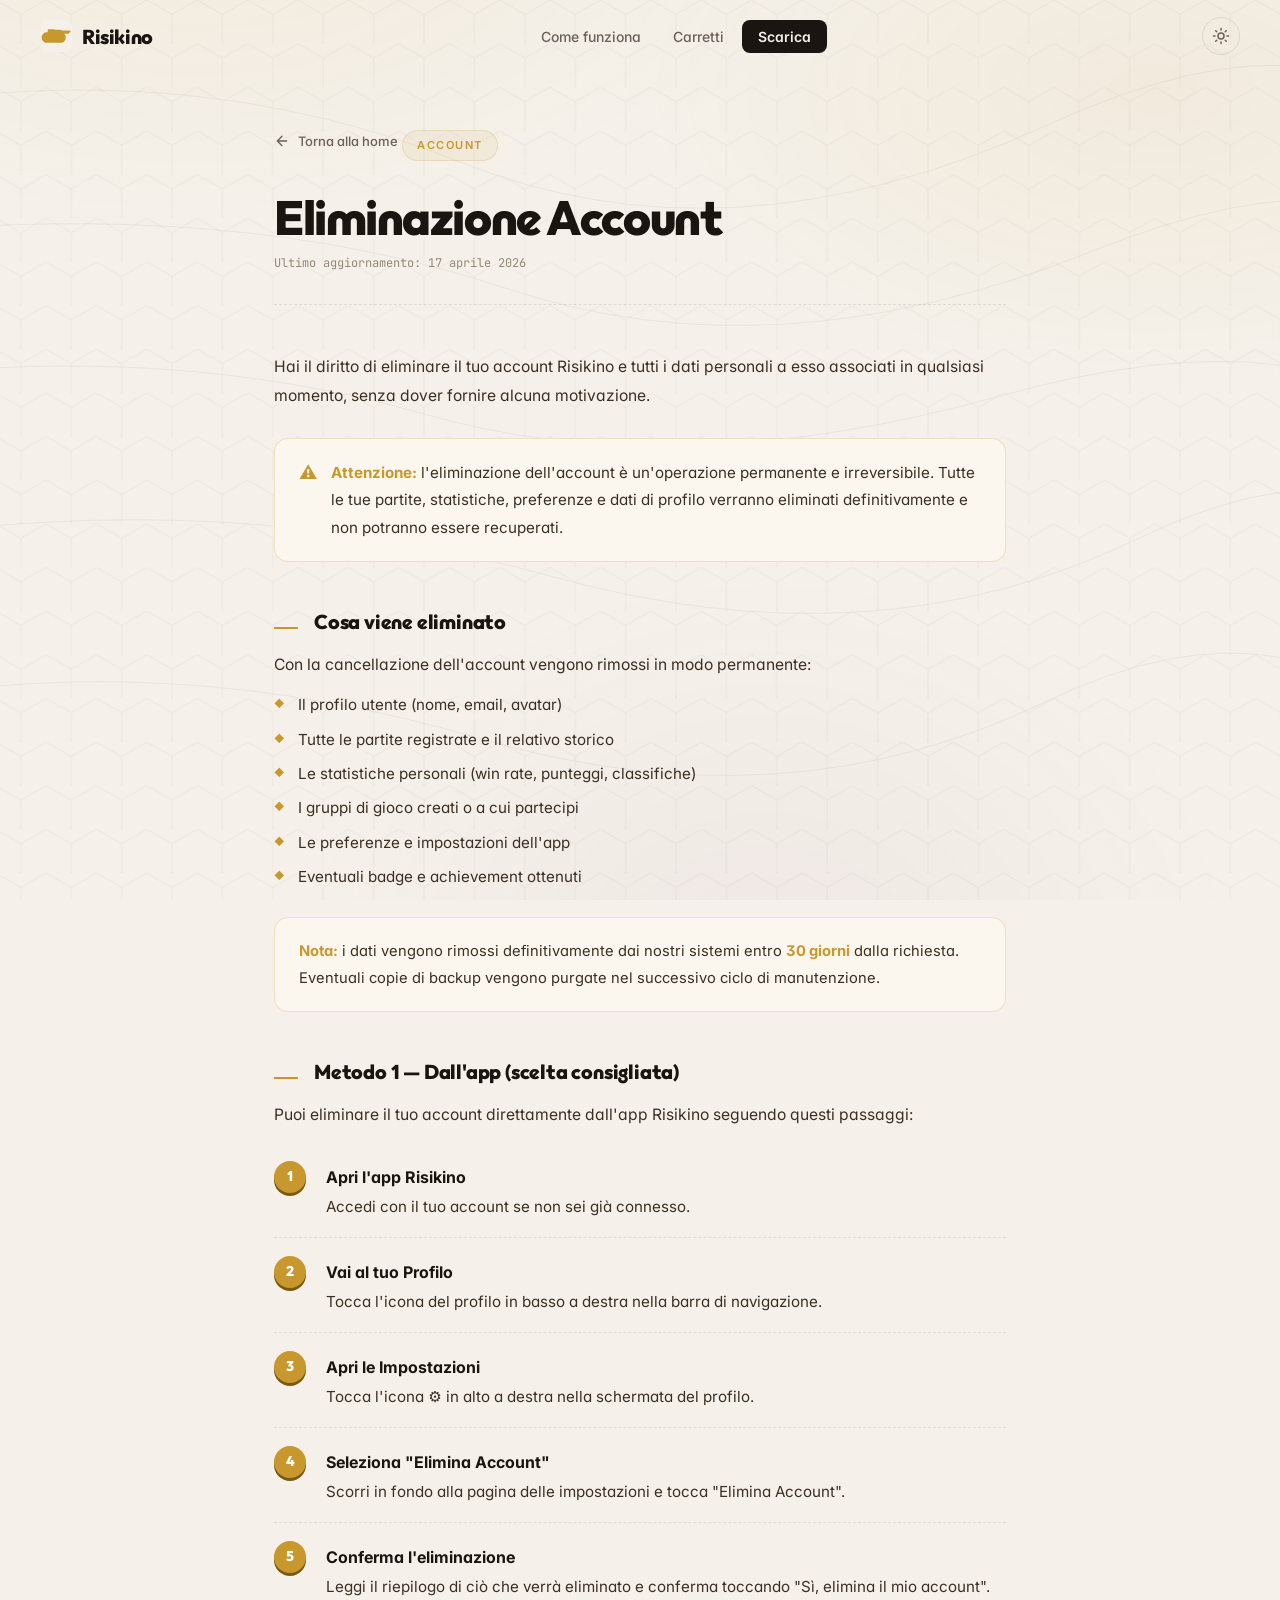
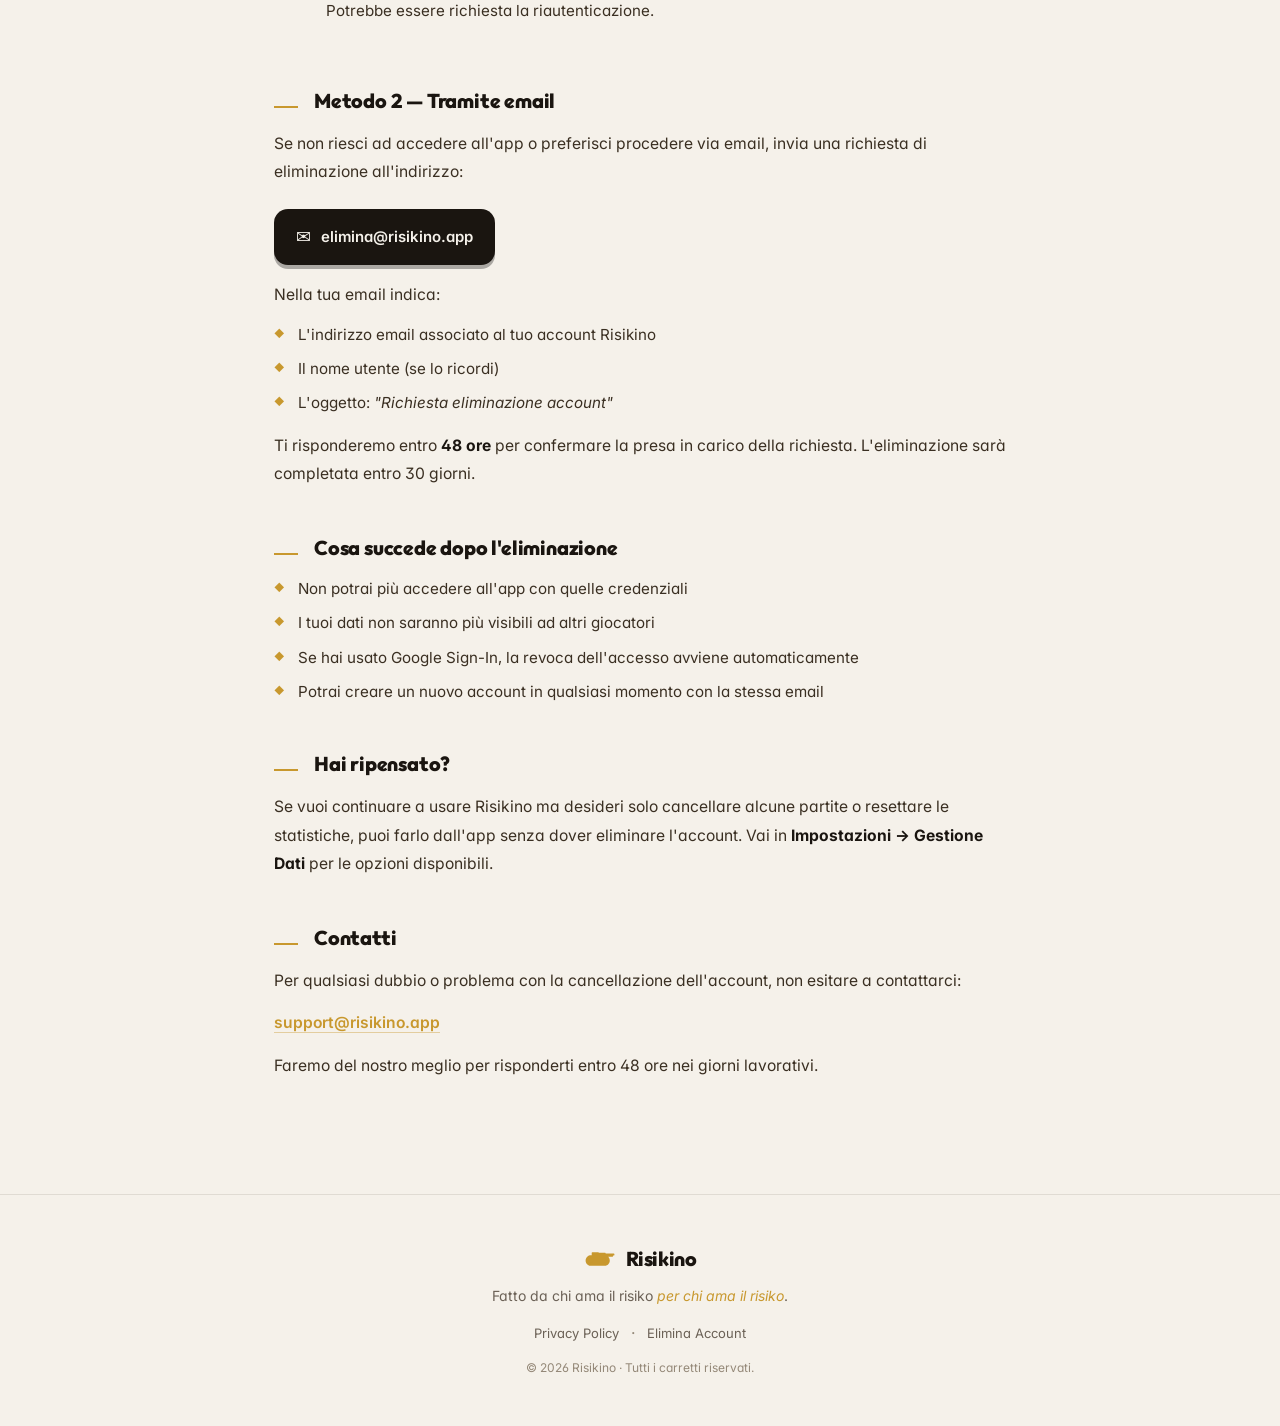
==== commit ffb91159: "fix: menu X centering, phone mobile reduced, text updates - Menu close X: separate @keyframes menuCl" ====
--- a/sito risikino/elimina-account.html
+++ b/sito risikino/elimina-account.html
@@ -91,6 +91,11 @@
       <a href="index.html#diario" class="mobile-link">Diario</a>
       <a href="index.html#download" class="mobile-link mobile-link-cta">Scarica gratis</a>
     </nav>
+    <button class="menu-close-btn" id="mobile-close" aria-label="Chiudi menu">
+      <svg viewBox="0 0 24 24" fill="none" stroke="currentColor" stroke-width="2" stroke-linecap="round">
+        <path d="M18 6L6 18M6 6l12 12"/>
+      </svg>
+    </button>
   </div>
 
   <main class="legal-page">
@@ -202,7 +207,7 @@
         </span>
         <span class="logo-text">Risikino</span>
       </div>
-      <p class="footer-tagline">Fatto con rispetto per chi il giovedì sera <em>conquista davvero</em>.</p>
+      <p class="footer-tagline">Fatto da chi ama il risiko <em>per chi ama il risiko</em>.</p>
       <div class="footer-links">
         <a href="privacy.html" class="footer-link">Privacy Policy</a>
         <span class="footer-sep">·</span>
--- a/sito risikino/style.css
+++ b/sito risikino/style.css
@@ -356,6 +356,30 @@
 }
 .mobile-link-cta:hover { background: var(--red); color: var(--paper) !important; transform: translateY(-2px); }
 
+.menu-close-btn {
+  position: absolute;
+  bottom: 48px;
+  left: 50%;
+  transform: translateX(-50%);
+  width: 48px; height: 48px;
+  border-radius: 50%;
+  border: 1.5px solid var(--line-2);
+  background: var(--card);
+  display: grid;
+  place-items: center;
+  color: var(--muted);
+  box-shadow: 0 4px 16px rgba(26,21,16,0.1);
+  transition: color var(--t-fast), border-color var(--t-fast);
+  opacity: 0;
+}
+.menu-close-btn svg { width: 18px; height: 18px; }
+.menu-close-btn:hover { color: var(--ink); border-color: var(--ink); }
+@keyframes menuCloseIn {
+  from { opacity: 0; transform: translateX(-50%) translateY(18px); }
+  to   { opacity: 1; transform: translateX(-50%) translateY(0); }
+}
+.mobile-menu.open .menu-close-btn { animation: menuCloseIn 0.4s var(--ease-out) 0.35s both; }
+
 /* ---------- HERO ---------- */
 .hero {
   position: relative;
@@ -893,11 +917,18 @@
 }
 .die-attack .pip { background: #F5EFE3; }
 .die-defend .pip { background: var(--ink); }
-/* Face layouts */
+/* Face layouts — explicit grid-area for every face so auto-placement never fires */
+.die[data-face="1"] .c  { grid-area: 2/2; }
+.die[data-face="2"] .tl { grid-area: 1/1; } .die[data-face="2"] .br { grid-area: 3/3; }
+.die[data-face="3"] .tl { grid-area: 1/1; } .die[data-face="3"] .c  { grid-area: 2/2; } .die[data-face="3"] .br { grid-area: 3/3; }
+.die[data-face="4"] .tl { grid-area: 1/1; } .die[data-face="4"] .tr { grid-area: 1/3; }
+.die[data-face="4"] .bl { grid-area: 3/1; } .die[data-face="4"] .br { grid-area: 3/3; }
+.die[data-face="5"] .tl { grid-area: 1/1; } .die[data-face="5"] .tr { grid-area: 1/3; }
+.die[data-face="5"] .c  { grid-area: 2/2; }
+.die[data-face="5"] .bl { grid-area: 3/1; } .die[data-face="5"] .br { grid-area: 3/3; }
 .die[data-face="6"] .tl { grid-area: 1/1; } .die[data-face="6"] .tr { grid-area: 1/3; }
 .die[data-face="6"] .ml { grid-area: 2/1; } .die[data-face="6"] .mr { grid-area: 2/3; }
 .die[data-face="6"] .bl { grid-area: 3/1; } .die[data-face="6"] .br { grid-area: 3/3; }
-.die[data-face="3"] .tl { grid-area: 1/1; } .die[data-face="3"] .c { grid-area: 2/2; } .die[data-face="3"] .br { grid-area: 3/3; }
 
 .note-dice-label {
   font-size: 10px;
@@ -998,8 +1029,8 @@
   transform: translateY(-6px);
   box-shadow: 0 20px 50px rgba(26,21,16,0.1);
 }
-.feature-big { grid-column: span 3; }
-.feature-wide { grid-column: span 4; }
+.feature-big { grid-column: span 4; }
+.feature-wide { grid-column: span 2; }
 
 .fc-eyebrow {
   font-family: var(--ff-mono);
@@ -1710,8 +1741,12 @@
   /* hero */
   .hero { padding: 90px 16px 60px; overflow: hidden; }
   .hero-inner { gap: 40px; }
-  .phone-stage { width: 260px; }
-  .phone-screen { height: 500px; }
+  .phone-stage { width: 260px; animation: none; transform: none; }
+  .phone-screen { height: 460px; gap: 8px; }
+  .ph-live-timer { font-size: 26px; margin-top: 2px; }
+  .ph-live-sub { font-size: 11px; }
+  .ph-players .ph-player:last-child { display: none; }
+  .ph-cta { display: none; }
   /* hide floating notes on small screens — too cramped */
   .note-1, .note-2, .note-3 { display: none; }
   .scroll-hint { display: none; }
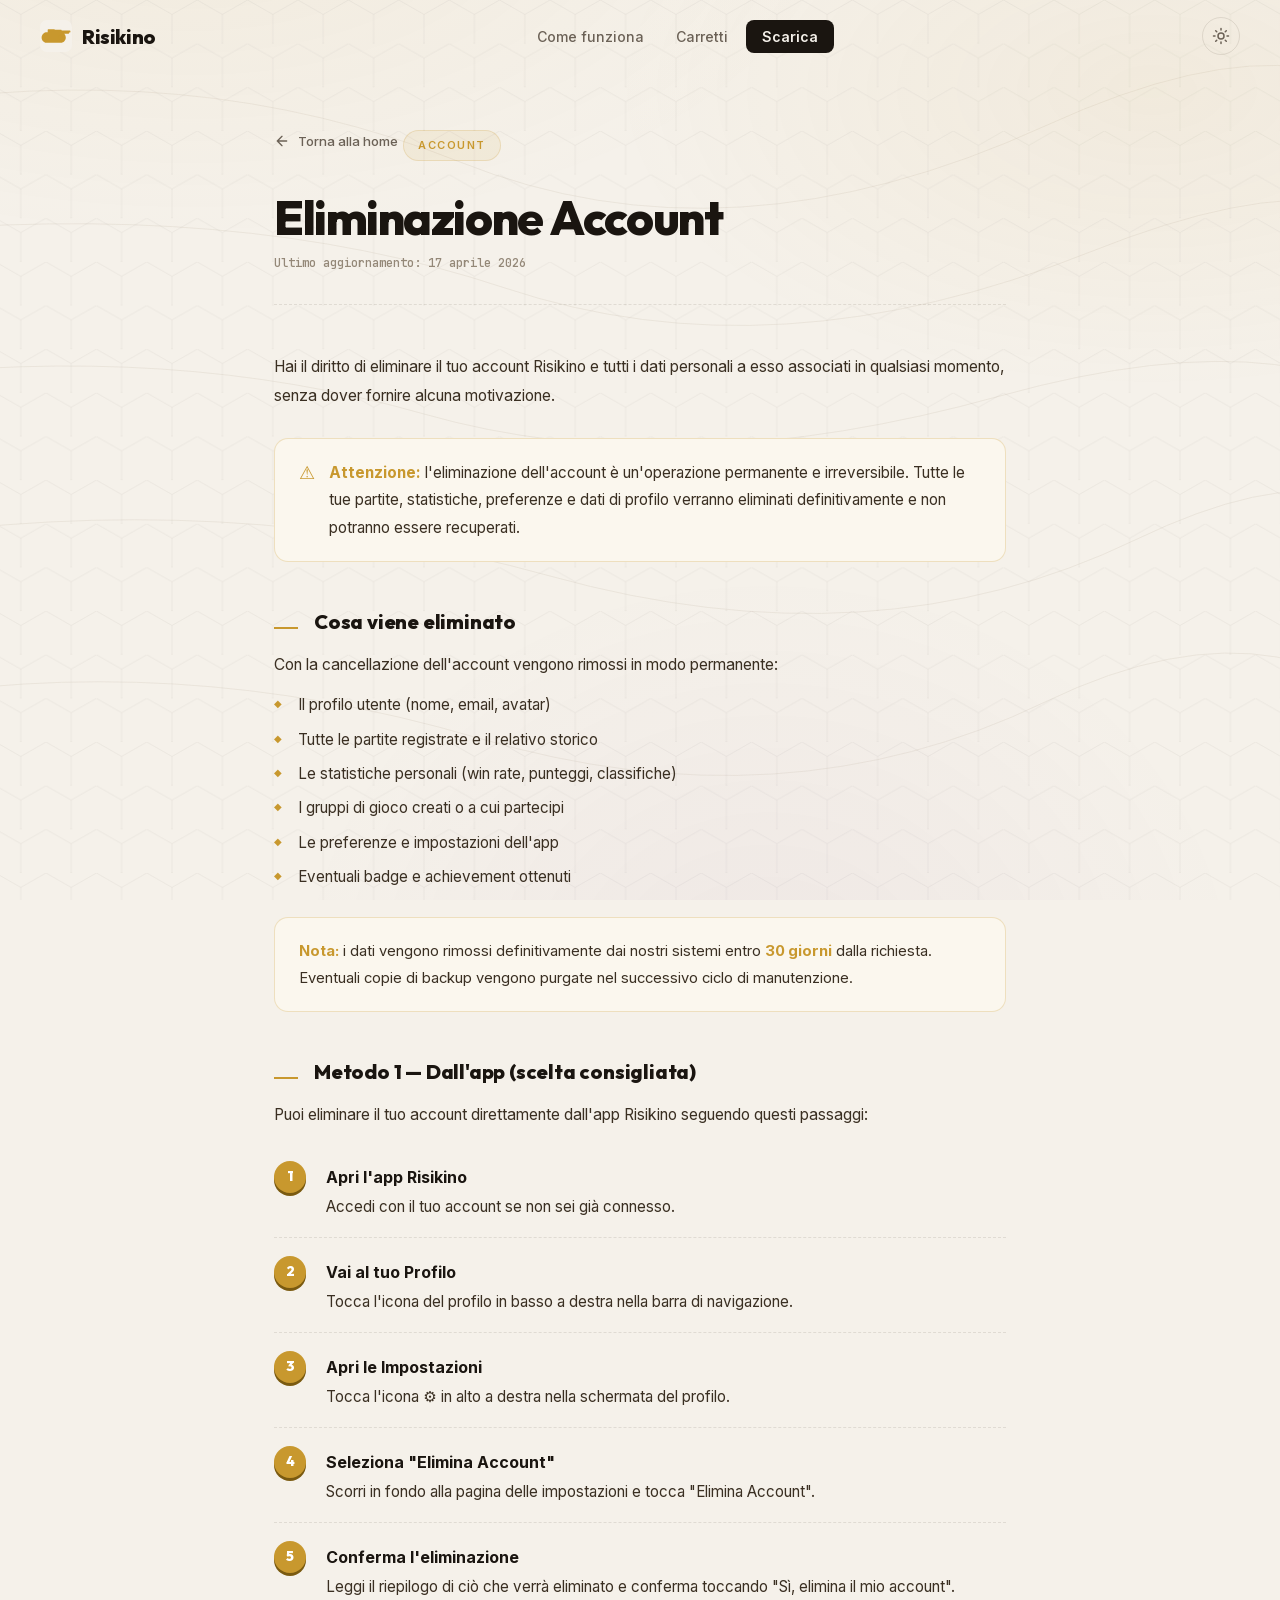
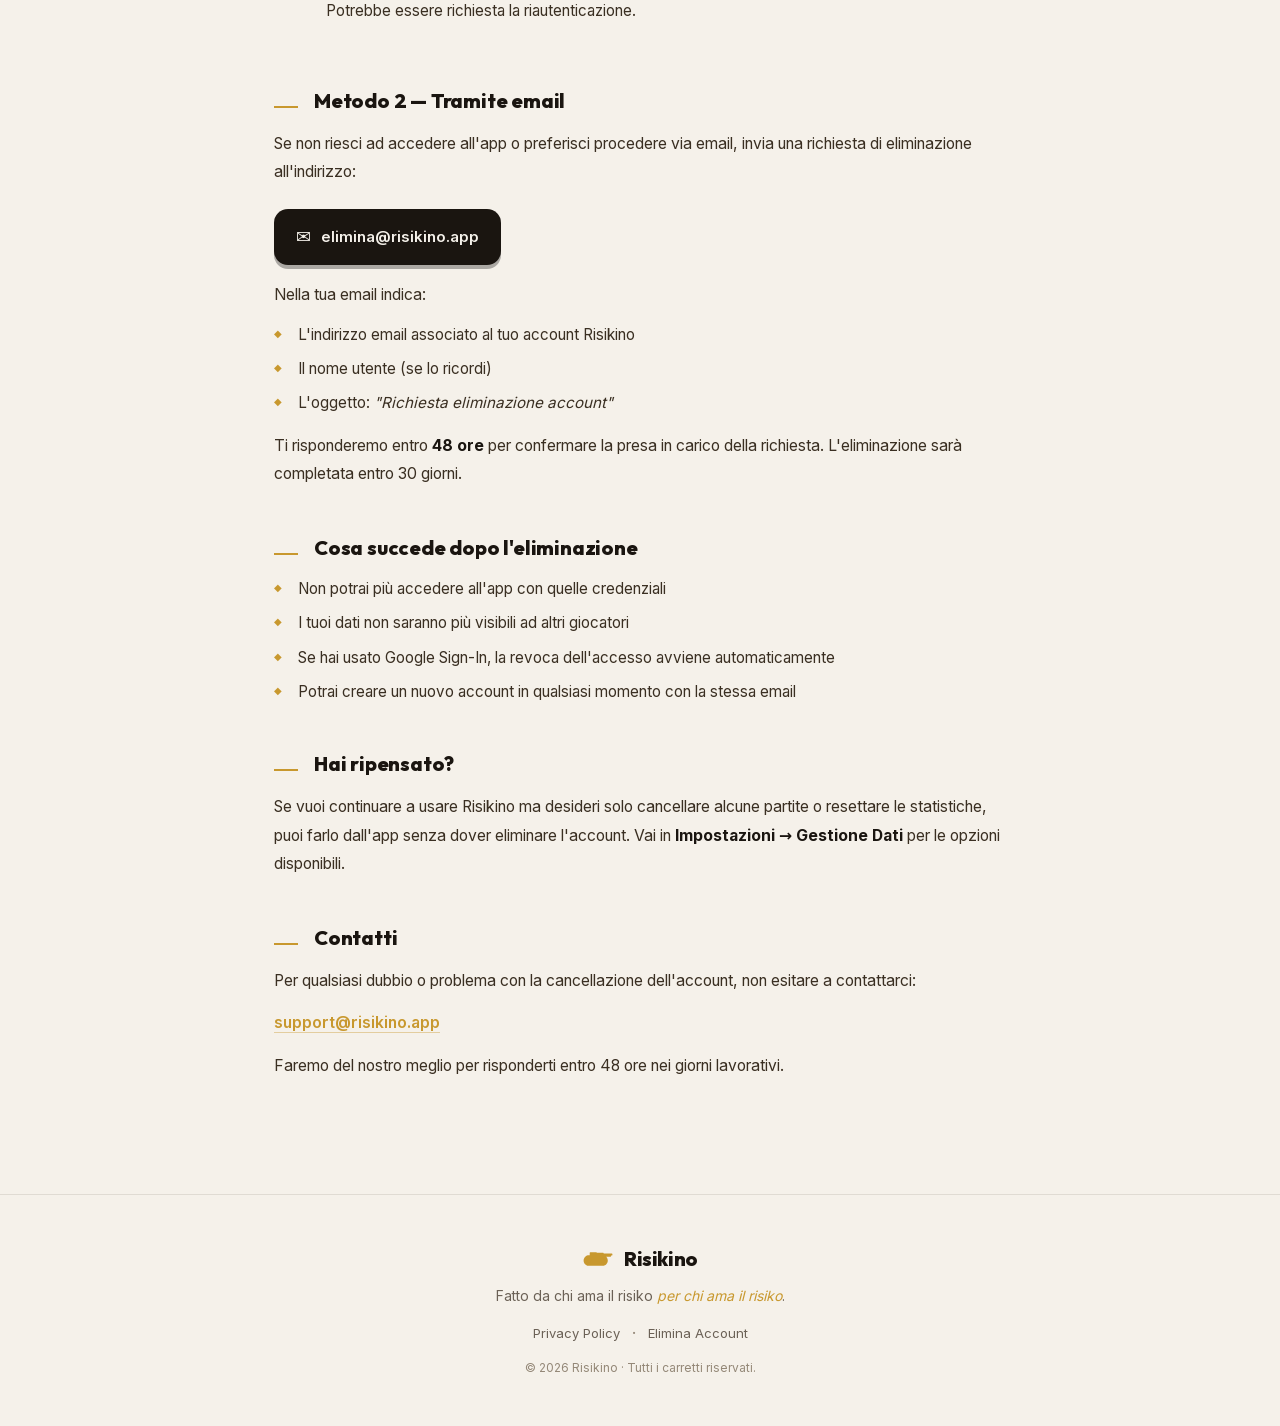
==== commit 49d11177: "fix: self-host Google Fonts, zero contatti con server esterni Scarica localmente tutti i file woff2 " ====
--- a/sito risikino/elimina-account.html
+++ b/sito risikino/elimina-account.html
@@ -5,8 +5,29 @@
   <meta name="viewport" content="width=device-width, initial-scale=1.0" />
   <title>Elimina Account — Risikino</title>
   <meta name="description" content="Scopri come eliminare il tuo account Risikino e tutti i dati associati." />
+  <meta name="author" content="Risikino" />
+  <meta name="robots" content="index, follow" />
+  <meta name="referrer" content="strict-origin-when-cross-origin" />
+  <link rel="canonical" href="https://risikino.app/elimina-account" />
+
+  <!-- Open Graph -->
+  <meta property="og:type" content="website" />
+  <meta property="og:url" content="https://risikino.app/elimina-account" />
+  <meta property="og:title" content="Elimina Account — Risikino" />
+  <meta property="og:description" content="Scopri come eliminare il tuo account Risikino e tutti i dati associati." />
+  <meta property="og:locale" content="it_IT" />
+  <meta property="og:site_name" content="Risikino" />
+
+  <!-- Apple / PWA -->
+  <meta name="apple-mobile-web-app-capable" content="yes" />
+  <meta name="apple-mobile-web-app-title" content="Risikino" />
+
   <meta name="theme-color" content="#F5F1EA" />
-  <link rel="icon" href="favicon.svg" type="image/svg+xml" />
+  <link rel="icon" href="https://risikino.app/favicon-192.png" type="image/png" sizes="192x192" />
+  <link rel="icon" href="https://risikino.app/favicon-32.png" type="image/png" sizes="32x32" />
+  <link rel="icon" href="https://risikino.app/favicon.svg" type="image/svg+xml" />
+  <link rel="shortcut icon" href="https://risikino.app/favicon-192.png" />
+  <link rel="apple-touch-icon" href="https://risikino.app/apple-touch-icon.png" />
   <link rel="shortcut icon" href="favicon.svg" />
   <script>
     (function(){
@@ -17,9 +38,7 @@
       if (meta) meta.setAttribute('content', dark ? '#14110C' : '#F5F1EA');
     })();
   </script>
-  <link rel="preconnect" href="https://fonts.googleapis.com" />
-  <link rel="preconnect" href="https://fonts.gstatic.com" crossorigin />
-  <link href="https://fonts.googleapis.com/css2?family=Outfit:wght@400;600;700;800;900&family=Inter:wght@400;500;600;700&family=JetBrains+Mono:wght@500;600&display=swap" rel="stylesheet" />
+  <link rel="stylesheet" href="fonts/fonts.css" />
   <link rel="stylesheet" href="style.css" />
 </head>
 <body>
--- a/sito risikino/fonts/fonts.css
+++ b/sito risikino/fonts/fonts.css
@@ -0,0 +1,450 @@
+/* cyrillic-ext */
+@font-face {
+  font-family: 'Inter';
+  font-style: normal;
+  font-weight: 400;
+  font-display: swap;
+  src: url(../fonts/7249155f.woff2) format('woff2');
+  unicode-range: U+0460-052F, U+1C80-1C8A, U+20B4, U+2DE0-2DFF, U+A640-A69F, U+FE2E-FE2F;
+}
+/* cyrillic */
+@font-face {
+  font-family: 'Inter';
+  font-style: normal;
+  font-weight: 400;
+  font-display: swap;
+  src: url(../fonts/e34c5f1b.woff2) format('woff2');
+  unicode-range: U+0301, U+0400-045F, U+0490-0491, U+04B0-04B1, U+2116;
+}
+/* greek-ext */
+@font-face {
+  font-family: 'Inter';
+  font-style: normal;
+  font-weight: 400;
+  font-display: swap;
+  src: url(../fonts/6e1a6b2b.woff2) format('woff2');
+  unicode-range: U+1F00-1FFF;
+}
+/* greek */
+@font-face {
+  font-family: 'Inter';
+  font-style: normal;
+  font-weight: 400;
+  font-display: swap;
+  src: url(../fonts/656bbed6.woff2) format('woff2');
+  unicode-range: U+0370-0377, U+037A-037F, U+0384-038A, U+038C, U+038E-03A1, U+03A3-03FF;
+}
+/* vietnamese */
+@font-face {
+  font-family: 'Inter';
+  font-style: normal;
+  font-weight: 400;
+  font-display: swap;
+  src: url(../fonts/fc83e075.woff2) format('woff2');
+  unicode-range: U+0102-0103, U+0110-0111, U+0128-0129, U+0168-0169, U+01A0-01A1, U+01AF-01B0, U+0300-0301, U+0303-0304, U+0308-0309, U+0323, U+0329, U+1EA0-1EF9, U+20AB;
+}
+/* latin-ext */
+@font-face {
+  font-family: 'Inter';
+  font-style: normal;
+  font-weight: 400;
+  font-display: swap;
+  src: url(../fonts/749a3084.woff2) format('woff2');
+  unicode-range: U+0100-02BA, U+02BD-02C5, U+02C7-02CC, U+02CE-02D7, U+02DD-02FF, U+0304, U+0308, U+0329, U+1D00-1DBF, U+1E00-1E9F, U+1EF2-1EFF, U+2020, U+20A0-20AB, U+20AD-20C0, U+2113, U+2C60-2C7F, U+A720-A7FF;
+}
+/* latin */
+@font-face {
+  font-family: 'Inter';
+  font-style: normal;
+  font-weight: 400;
+  font-display: swap;
+  src: url(../fonts/1ab1ad55.woff2) format('woff2');
+  unicode-range: U+0000-00FF, U+0131, U+0152-0153, U+02BB-02BC, U+02C6, U+02DA, U+02DC, U+0304, U+0308, U+0329, U+2000-206F, U+20AC, U+2122, U+2191, U+2193, U+2212, U+2215, U+FEFF, U+FFFD;
+}
+/* cyrillic-ext */
+@font-face {
+  font-family: 'Inter';
+  font-style: normal;
+  font-weight: 500;
+  font-display: swap;
+  src: url(../fonts/7249155f.woff2) format('woff2');
+  unicode-range: U+0460-052F, U+1C80-1C8A, U+20B4, U+2DE0-2DFF, U+A640-A69F, U+FE2E-FE2F;
+}
+/* cyrillic */
+@font-face {
+  font-family: 'Inter';
+  font-style: normal;
+  font-weight: 500;
+  font-display: swap;
+  src: url(../fonts/e34c5f1b.woff2) format('woff2');
+  unicode-range: U+0301, U+0400-045F, U+0490-0491, U+04B0-04B1, U+2116;
+}
+/* greek-ext */
+@font-face {
+  font-family: 'Inter';
+  font-style: normal;
+  font-weight: 500;
+  font-display: swap;
+  src: url(../fonts/6e1a6b2b.woff2) format('woff2');
+  unicode-range: U+1F00-1FFF;
+}
+/* greek */
+@font-face {
+  font-family: 'Inter';
+  font-style: normal;
+  font-weight: 500;
+  font-display: swap;
+  src: url(../fonts/656bbed6.woff2) format('woff2');
+  unicode-range: U+0370-0377, U+037A-037F, U+0384-038A, U+038C, U+038E-03A1, U+03A3-03FF;
+}
+/* vietnamese */
+@font-face {
+  font-family: 'Inter';
+  font-style: normal;
+  font-weight: 500;
+  font-display: swap;
+  src: url(../fonts/fc83e075.woff2) format('woff2');
+  unicode-range: U+0102-0103, U+0110-0111, U+0128-0129, U+0168-0169, U+01A0-01A1, U+01AF-01B0, U+0300-0301, U+0303-0304, U+0308-0309, U+0323, U+0329, U+1EA0-1EF9, U+20AB;
+}
+/* latin-ext */
+@font-face {
+  font-family: 'Inter';
+  font-style: normal;
+  font-weight: 500;
+  font-display: swap;
+  src: url(../fonts/749a3084.woff2) format('woff2');
+  unicode-range: U+0100-02BA, U+02BD-02C5, U+02C7-02CC, U+02CE-02D7, U+02DD-02FF, U+0304, U+0308, U+0329, U+1D00-1DBF, U+1E00-1E9F, U+1EF2-1EFF, U+2020, U+20A0-20AB, U+20AD-20C0, U+2113, U+2C60-2C7F, U+A720-A7FF;
+}
+/* latin */
+@font-face {
+  font-family: 'Inter';
+  font-style: normal;
+  font-weight: 500;
+  font-display: swap;
+  src: url(../fonts/1ab1ad55.woff2) format('woff2');
+  unicode-range: U+0000-00FF, U+0131, U+0152-0153, U+02BB-02BC, U+02C6, U+02DA, U+02DC, U+0304, U+0308, U+0329, U+2000-206F, U+20AC, U+2122, U+2191, U+2193, U+2212, U+2215, U+FEFF, U+FFFD;
+}
+/* cyrillic-ext */
+@font-face {
+  font-family: 'Inter';
+  font-style: normal;
+  font-weight: 600;
+  font-display: swap;
+  src: url(../fonts/7249155f.woff2) format('woff2');
+  unicode-range: U+0460-052F, U+1C80-1C8A, U+20B4, U+2DE0-2DFF, U+A640-A69F, U+FE2E-FE2F;
+}
+/* cyrillic */
+@font-face {
+  font-family: 'Inter';
+  font-style: normal;
+  font-weight: 600;
+  font-display: swap;
+  src: url(../fonts/e34c5f1b.woff2) format('woff2');
+  unicode-range: U+0301, U+0400-045F, U+0490-0491, U+04B0-04B1, U+2116;
+}
+/* greek-ext */
+@font-face {
+  font-family: 'Inter';
+  font-style: normal;
+  font-weight: 600;
+  font-display: swap;
+  src: url(../fonts/6e1a6b2b.woff2) format('woff2');
+  unicode-range: U+1F00-1FFF;
+}
+/* greek */
+@font-face {
+  font-family: 'Inter';
+  font-style: normal;
+  font-weight: 600;
+  font-display: swap;
+  src: url(../fonts/656bbed6.woff2) format('woff2');
+  unicode-range: U+0370-0377, U+037A-037F, U+0384-038A, U+038C, U+038E-03A1, U+03A3-03FF;
+}
+/* vietnamese */
+@font-face {
+  font-family: 'Inter';
+  font-style: normal;
+  font-weight: 600;
+  font-display: swap;
+  src: url(../fonts/fc83e075.woff2) format('woff2');
+  unicode-range: U+0102-0103, U+0110-0111, U+0128-0129, U+0168-0169, U+01A0-01A1, U+01AF-01B0, U+0300-0301, U+0303-0304, U+0308-0309, U+0323, U+0329, U+1EA0-1EF9, U+20AB;
+}
+/* latin-ext */
+@font-face {
+  font-family: 'Inter';
+  font-style: normal;
+  font-weight: 600;
+  font-display: swap;
+  src: url(../fonts/749a3084.woff2) format('woff2');
+  unicode-range: U+0100-02BA, U+02BD-02C5, U+02C7-02CC, U+02CE-02D7, U+02DD-02FF, U+0304, U+0308, U+0329, U+1D00-1DBF, U+1E00-1E9F, U+1EF2-1EFF, U+2020, U+20A0-20AB, U+20AD-20C0, U+2113, U+2C60-2C7F, U+A720-A7FF;
+}
+/* latin */
+@font-face {
+  font-family: 'Inter';
+  font-style: normal;
+  font-weight: 600;
+  font-display: swap;
+  src: url(../fonts/1ab1ad55.woff2) format('woff2');
+  unicode-range: U+0000-00FF, U+0131, U+0152-0153, U+02BB-02BC, U+02C6, U+02DA, U+02DC, U+0304, U+0308, U+0329, U+2000-206F, U+20AC, U+2122, U+2191, U+2193, U+2212, U+2215, U+FEFF, U+FFFD;
+}
+/* cyrillic-ext */
+@font-face {
+  font-family: 'Inter';
+  font-style: normal;
+  font-weight: 700;
+  font-display: swap;
+  src: url(../fonts/7249155f.woff2) format('woff2');
+  unicode-range: U+0460-052F, U+1C80-1C8A, U+20B4, U+2DE0-2DFF, U+A640-A69F, U+FE2E-FE2F;
+}
+/* cyrillic */
+@font-face {
+  font-family: 'Inter';
+  font-style: normal;
+  font-weight: 700;
+  font-display: swap;
+  src: url(../fonts/e34c5f1b.woff2) format('woff2');
+  unicode-range: U+0301, U+0400-045F, U+0490-0491, U+04B0-04B1, U+2116;
+}
+/* greek-ext */
+@font-face {
+  font-family: 'Inter';
+  font-style: normal;
+  font-weight: 700;
+  font-display: swap;
+  src: url(../fonts/6e1a6b2b.woff2) format('woff2');
+  unicode-range: U+1F00-1FFF;
+}
+/* greek */
+@font-face {
+  font-family: 'Inter';
+  font-style: normal;
+  font-weight: 700;
+  font-display: swap;
+  src: url(../fonts/656bbed6.woff2) format('woff2');
+  unicode-range: U+0370-0377, U+037A-037F, U+0384-038A, U+038C, U+038E-03A1, U+03A3-03FF;
+}
+/* vietnamese */
+@font-face {
+  font-family: 'Inter';
+  font-style: normal;
+  font-weight: 700;
+  font-display: swap;
+  src: url(../fonts/fc83e075.woff2) format('woff2');
+  unicode-range: U+0102-0103, U+0110-0111, U+0128-0129, U+0168-0169, U+01A0-01A1, U+01AF-01B0, U+0300-0301, U+0303-0304, U+0308-0309, U+0323, U+0329, U+1EA0-1EF9, U+20AB;
+}
+/* latin-ext */
+@font-face {
+  font-family: 'Inter';
+  font-style: normal;
+  font-weight: 700;
+  font-display: swap;
+  src: url(../fonts/749a3084.woff2) format('woff2');
+  unicode-range: U+0100-02BA, U+02BD-02C5, U+02C7-02CC, U+02CE-02D7, U+02DD-02FF, U+0304, U+0308, U+0329, U+1D00-1DBF, U+1E00-1E9F, U+1EF2-1EFF, U+2020, U+20A0-20AB, U+20AD-20C0, U+2113, U+2C60-2C7F, U+A720-A7FF;
+}
+/* latin */
+@font-face {
+  font-family: 'Inter';
+  font-style: normal;
+  font-weight: 700;
+  font-display: swap;
+  src: url(../fonts/1ab1ad55.woff2) format('woff2');
+  unicode-range: U+0000-00FF, U+0131, U+0152-0153, U+02BB-02BC, U+02C6, U+02DA, U+02DC, U+0304, U+0308, U+0329, U+2000-206F, U+20AC, U+2122, U+2191, U+2193, U+2212, U+2215, U+FEFF, U+FFFD;
+}
+/* cyrillic-ext */
+@font-face {
+  font-family: 'JetBrains Mono';
+  font-style: normal;
+  font-weight: 500;
+  font-display: swap;
+  src: url(../fonts/982bf4a9.woff2) format('woff2');
+  unicode-range: U+0460-052F, U+1C80-1C8A, U+20B4, U+2DE0-2DFF, U+A640-A69F, U+FE2E-FE2F;
+}
+/* cyrillic */
+@font-face {
+  font-family: 'JetBrains Mono';
+  font-style: normal;
+  font-weight: 500;
+  font-display: swap;
+  src: url(../fonts/ffa6bbab.woff2) format('woff2');
+  unicode-range: U+0301, U+0400-045F, U+0490-0491, U+04B0-04B1, U+2116;
+}
+/* greek */
+@font-face {
+  font-family: 'JetBrains Mono';
+  font-style: normal;
+  font-weight: 500;
+  font-display: swap;
+  src: url(../fonts/9cb20f35.woff2) format('woff2');
+  unicode-range: U+0370-0377, U+037A-037F, U+0384-038A, U+038C, U+038E-03A1, U+03A3-03FF;
+}
+/* vietnamese */
+@font-face {
+  font-family: 'JetBrains Mono';
+  font-style: normal;
+  font-weight: 500;
+  font-display: swap;
+  src: url(../fonts/8ea5e194.woff2) format('woff2');
+  unicode-range: U+0102-0103, U+0110-0111, U+0128-0129, U+0168-0169, U+01A0-01A1, U+01AF-01B0, U+0300-0301, U+0303-0304, U+0308-0309, U+0323, U+0329, U+1EA0-1EF9, U+20AB;
+}
+/* latin-ext */
+@font-face {
+  font-family: 'JetBrains Mono';
+  font-style: normal;
+  font-weight: 500;
+  font-display: swap;
+  src: url(../fonts/76306ee8.woff2) format('woff2');
+  unicode-range: U+0100-02BA, U+02BD-02C5, U+02C7-02CC, U+02CE-02D7, U+02DD-02FF, U+0304, U+0308, U+0329, U+1D00-1DBF, U+1E00-1E9F, U+1EF2-1EFF, U+2020, U+20A0-20AB, U+20AD-20C0, U+2113, U+2C60-2C7F, U+A720-A7FF;
+}
+/* latin */
+@font-face {
+  font-family: 'JetBrains Mono';
+  font-style: normal;
+  font-weight: 500;
+  font-display: swap;
+  src: url(../fonts/1cd702cd.woff2) format('woff2');
+  unicode-range: U+0000-00FF, U+0131, U+0152-0153, U+02BB-02BC, U+02C6, U+02DA, U+02DC, U+0304, U+0308, U+0329, U+2000-206F, U+20AC, U+2122, U+2191, U+2193, U+2212, U+2215, U+FEFF, U+FFFD;
+}
+/* cyrillic-ext */
+@font-face {
+  font-family: 'JetBrains Mono';
+  font-style: normal;
+  font-weight: 600;
+  font-display: swap;
+  src: url(../fonts/982bf4a9.woff2) format('woff2');
+  unicode-range: U+0460-052F, U+1C80-1C8A, U+20B4, U+2DE0-2DFF, U+A640-A69F, U+FE2E-FE2F;
+}
+/* cyrillic */
+@font-face {
+  font-family: 'JetBrains Mono';
+  font-style: normal;
+  font-weight: 600;
+  font-display: swap;
+  src: url(../fonts/ffa6bbab.woff2) format('woff2');
+  unicode-range: U+0301, U+0400-045F, U+0490-0491, U+04B0-04B1, U+2116;
+}
+/* greek */
+@font-face {
+  font-family: 'JetBrains Mono';
+  font-style: normal;
+  font-weight: 600;
+  font-display: swap;
+  src: url(../fonts/9cb20f35.woff2) format('woff2');
+  unicode-range: U+0370-0377, U+037A-037F, U+0384-038A, U+038C, U+038E-03A1, U+03A3-03FF;
+}
+/* vietnamese */
+@font-face {
+  font-family: 'JetBrains Mono';
+  font-style: normal;
+  font-weight: 600;
+  font-display: swap;
+  src: url(../fonts/8ea5e194.woff2) format('woff2');
+  unicode-range: U+0102-0103, U+0110-0111, U+0128-0129, U+0168-0169, U+01A0-01A1, U+01AF-01B0, U+0300-0301, U+0303-0304, U+0308-0309, U+0323, U+0329, U+1EA0-1EF9, U+20AB;
+}
+/* latin-ext */
+@font-face {
+  font-family: 'JetBrains Mono';
+  font-style: normal;
+  font-weight: 600;
+  font-display: swap;
+  src: url(../fonts/76306ee8.woff2) format('woff2');
+  unicode-range: U+0100-02BA, U+02BD-02C5, U+02C7-02CC, U+02CE-02D7, U+02DD-02FF, U+0304, U+0308, U+0329, U+1D00-1DBF, U+1E00-1E9F, U+1EF2-1EFF, U+2020, U+20A0-20AB, U+20AD-20C0, U+2113, U+2C60-2C7F, U+A720-A7FF;
+}
+/* latin */
+@font-face {
+  font-family: 'JetBrains Mono';
+  font-style: normal;
+  font-weight: 600;
+  font-display: swap;
+  src: url(../fonts/1cd702cd.woff2) format('woff2');
+  unicode-range: U+0000-00FF, U+0131, U+0152-0153, U+02BB-02BC, U+02C6, U+02DA, U+02DC, U+0304, U+0308, U+0329, U+2000-206F, U+20AC, U+2122, U+2191, U+2193, U+2212, U+2215, U+FEFF, U+FFFD;
+}
+/* latin-ext */
+@font-face {
+  font-family: 'Outfit';
+  font-style: normal;
+  font-weight: 400;
+  font-display: swap;
+  src: url(../fonts/f37fa50e.woff2) format('woff2');
+  unicode-range: U+0100-02BA, U+02BD-02C5, U+02C7-02CC, U+02CE-02D7, U+02DD-02FF, U+0304, U+0308, U+0329, U+1D00-1DBF, U+1E00-1E9F, U+1EF2-1EFF, U+2020, U+20A0-20AB, U+20AD-20C0, U+2113, U+2C60-2C7F, U+A720-A7FF;
+}
+/* latin */
+@font-face {
+  font-family: 'Outfit';
+  font-style: normal;
+  font-weight: 400;
+  font-display: swap;
+  src: url(../fonts/c8e7a734.woff2) format('woff2');
+  unicode-range: U+0000-00FF, U+0131, U+0152-0153, U+02BB-02BC, U+02C6, U+02DA, U+02DC, U+0304, U+0308, U+0329, U+2000-206F, U+20AC, U+2122, U+2191, U+2193, U+2212, U+2215, U+FEFF, U+FFFD;
+}
+/* latin-ext */
+@font-face {
+  font-family: 'Outfit';
+  font-style: normal;
+  font-weight: 600;
+  font-display: swap;
+  src: url(../fonts/f37fa50e.woff2) format('woff2');
+  unicode-range: U+0100-02BA, U+02BD-02C5, U+02C7-02CC, U+02CE-02D7, U+02DD-02FF, U+0304, U+0308, U+0329, U+1D00-1DBF, U+1E00-1E9F, U+1EF2-1EFF, U+2020, U+20A0-20AB, U+20AD-20C0, U+2113, U+2C60-2C7F, U+A720-A7FF;
+}
+/* latin */
+@font-face {
+  font-family: 'Outfit';
+  font-style: normal;
+  font-weight: 600;
+  font-display: swap;
+  src: url(../fonts/c8e7a734.woff2) format('woff2');
+  unicode-range: U+0000-00FF, U+0131, U+0152-0153, U+02BB-02BC, U+02C6, U+02DA, U+02DC, U+0304, U+0308, U+0329, U+2000-206F, U+20AC, U+2122, U+2191, U+2193, U+2212, U+2215, U+FEFF, U+FFFD;
+}
+/* latin-ext */
+@font-face {
+  font-family: 'Outfit';
+  font-style: normal;
+  font-weight: 700;
+  font-display: swap;
+  src: url(../fonts/f37fa50e.woff2) format('woff2');
+  unicode-range: U+0100-02BA, U+02BD-02C5, U+02C7-02CC, U+02CE-02D7, U+02DD-02FF, U+0304, U+0308, U+0329, U+1D00-1DBF, U+1E00-1E9F, U+1EF2-1EFF, U+2020, U+20A0-20AB, U+20AD-20C0, U+2113, U+2C60-2C7F, U+A720-A7FF;
+}
+/* latin */
+@font-face {
+  font-family: 'Outfit';
+  font-style: normal;
+  font-weight: 700;
+  font-display: swap;
+  src: url(../fonts/c8e7a734.woff2) format('woff2');
+  unicode-range: U+0000-00FF, U+0131, U+0152-0153, U+02BB-02BC, U+02C6, U+02DA, U+02DC, U+0304, U+0308, U+0329, U+2000-206F, U+20AC, U+2122, U+2191, U+2193, U+2212, U+2215, U+FEFF, U+FFFD;
+}
+/* latin-ext */
+@font-face {
+  font-family: 'Outfit';
+  font-style: normal;
+  font-weight: 800;
+  font-display: swap;
+  src: url(../fonts/f37fa50e.woff2) format('woff2');
+  unicode-range: U+0100-02BA, U+02BD-02C5, U+02C7-02CC, U+02CE-02D7, U+02DD-02FF, U+0304, U+0308, U+0329, U+1D00-1DBF, U+1E00-1E9F, U+1EF2-1EFF, U+2020, U+20A0-20AB, U+20AD-20C0, U+2113, U+2C60-2C7F, U+A720-A7FF;
+}
+/* latin */
+@font-face {
+  font-family: 'Outfit';
+  font-style: normal;
+  font-weight: 800;
+  font-display: swap;
+  src: url(../fonts/c8e7a734.woff2) format('woff2');
+  unicode-range: U+0000-00FF, U+0131, U+0152-0153, U+02BB-02BC, U+02C6, U+02DA, U+02DC, U+0304, U+0308, U+0329, U+2000-206F, U+20AC, U+2122, U+2191, U+2193, U+2212, U+2215, U+FEFF, U+FFFD;
+}
+/* latin-ext */
+@font-face {
+  font-family: 'Outfit';
+  font-style: normal;
+  font-weight: 900;
+  font-display: swap;
+  src: url(../fonts/f37fa50e.woff2) format('woff2');
+  unicode-range: U+0100-02BA, U+02BD-02C5, U+02C7-02CC, U+02CE-02D7, U+02DD-02FF, U+0304, U+0308, U+0329, U+1D00-1DBF, U+1E00-1E9F, U+1EF2-1EFF, U+2020, U+20A0-20AB, U+20AD-20C0, U+2113, U+2C60-2C7F, U+A720-A7FF;
+}
+/* latin */
+@font-face {
+  font-family: 'Outfit';
+  font-style: normal;
+  font-weight: 900;
+  font-display: swap;
+  src: url(../fonts/c8e7a734.woff2) format('woff2');
+  unicode-range: U+0000-00FF, U+0131, U+0152-0153, U+02BB-02BC, U+02C6, U+02DA, U+02DC, U+0304, U+0308, U+0329, U+2000-206F, U+20AC, U+2122, U+2191, U+2193, U+2212, U+2215, U+FEFF, U+FFFD;
+}
